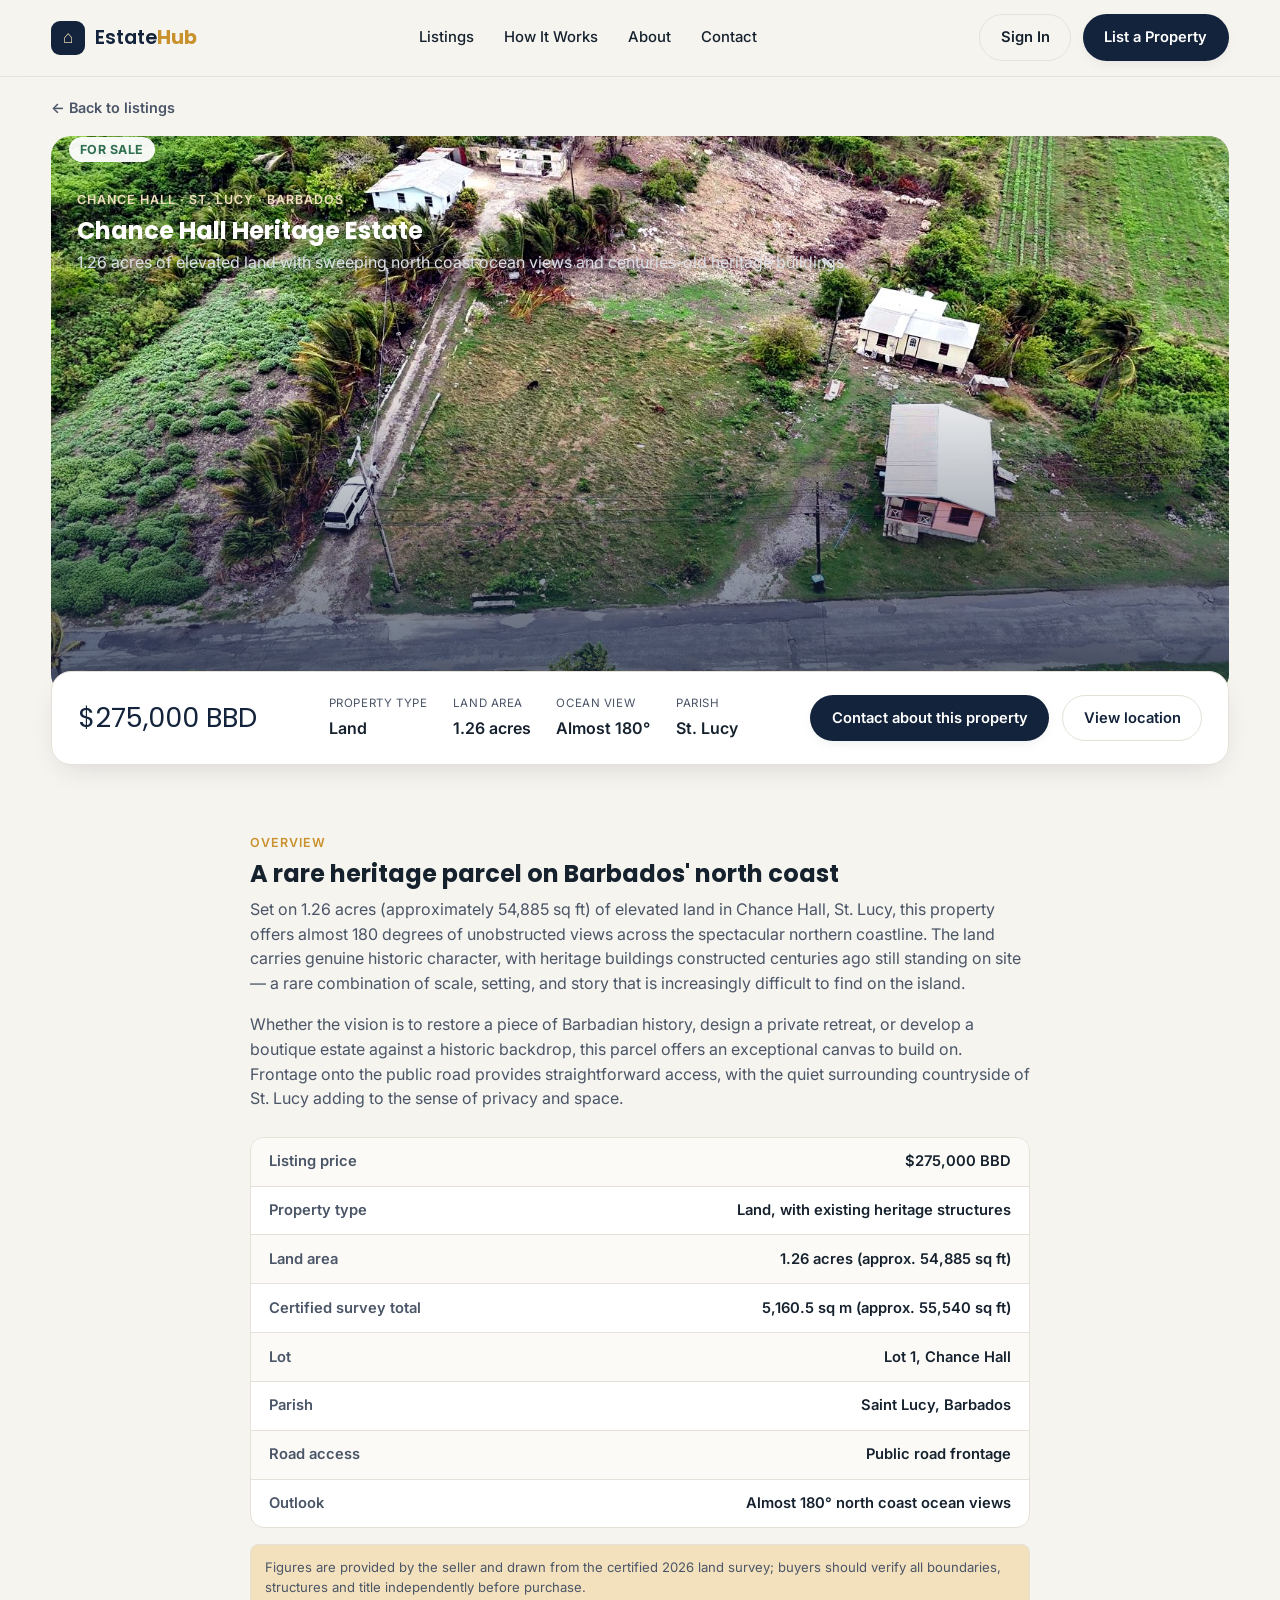
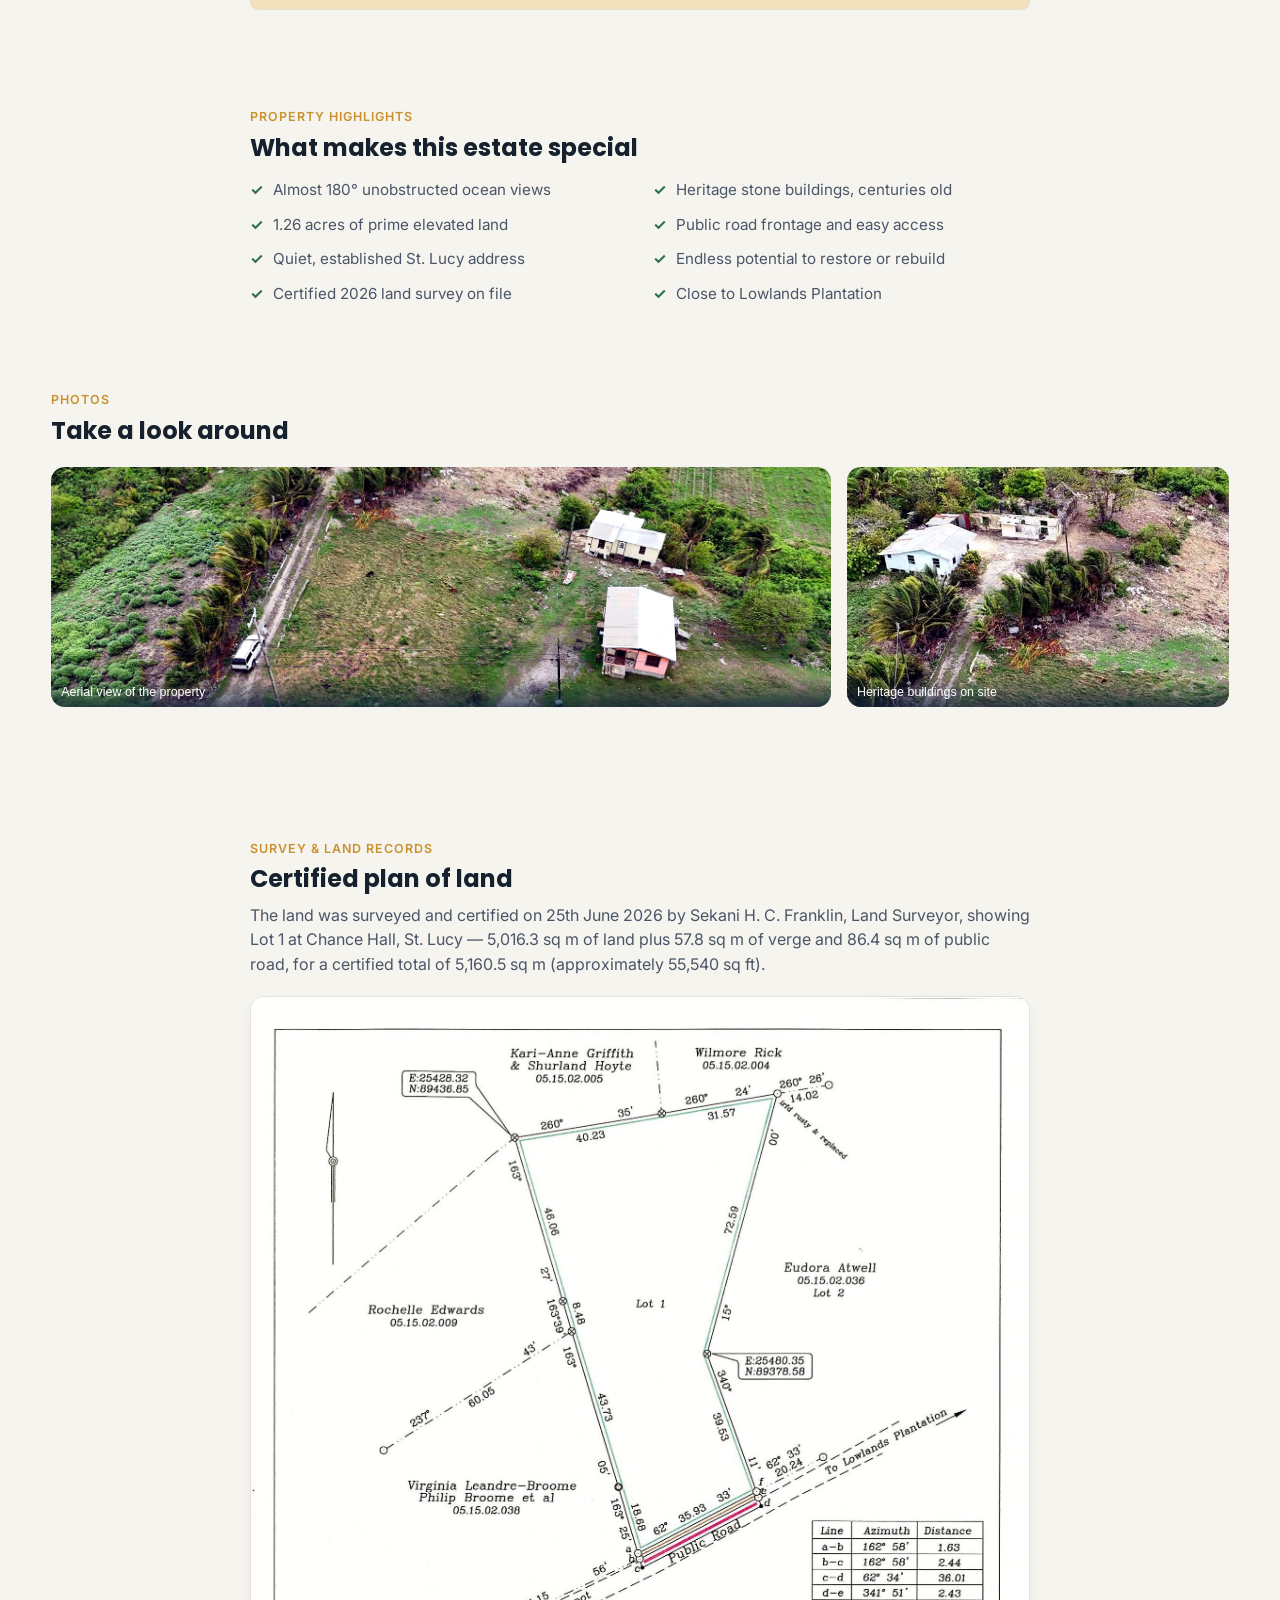
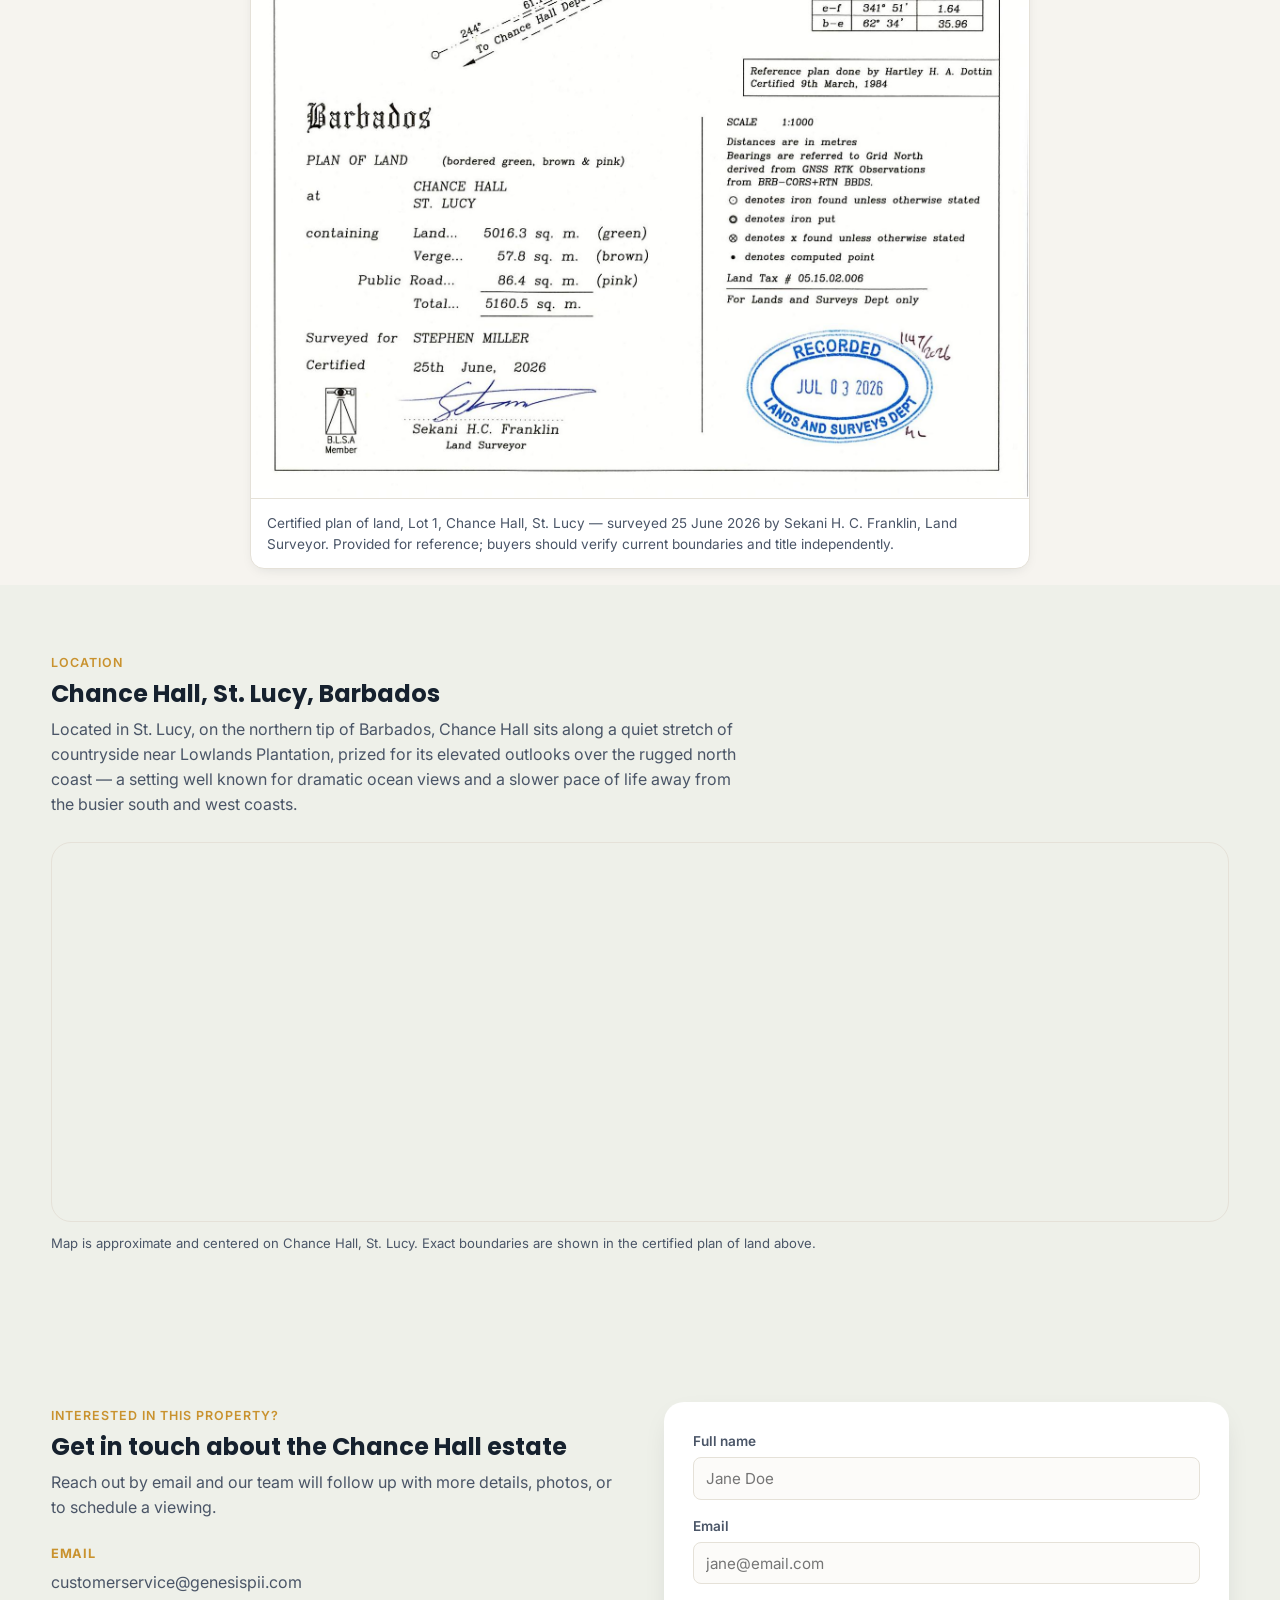
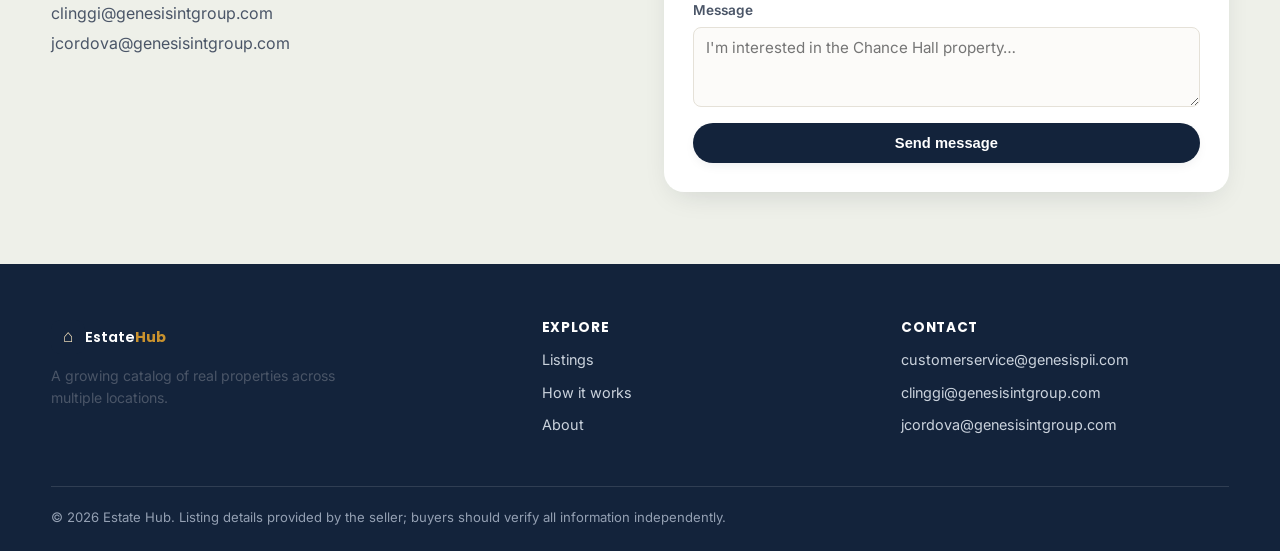
==== property-chance-hall.html @ a1053dc0 "Add Chance Hall Heritage Estate listing" ====
<!DOCTYPE html>
<html lang="en">
<head>
<meta charset="UTF-8" />
<meta name="viewport" content="width=device-width, initial-scale=1.0" />
<title>Chance Hall Heritage Estate | Chance Hall, St. Lucy, Barbados | Estate Hub</title>
<meta name="description" content="1.26-acre heritage property for sale in Chance Hall, St. Lucy, Barbados. Sweeping north coast ocean views, historic stone buildings, $275,000 BBD." />
<link rel="preconnect" href="https://fonts.googleapis.com">
<link href="https://fonts.googleapis.com/css2?family=Poppins:wght@400;500;600;700;800&family=Inter:wght@400;500;600&display=swap" rel="stylesheet">
<link rel="stylesheet" href="styles.css" />
<link rel="icon" href="data:image/svg+xml,%3Csvg xmlns='http://www.w3.org/2000/svg' viewBox='0 0 100 100'%3E%3Ctext y='.9em' font-size='90'%3E%F0%9F%8F%A0%3C/text%3E%3C/svg%3E">
</head>
<body>

<!-- ===== Header ===== -->
<header class="site-header" id="top">
  <div class="container header-inner">
    <a href="index.html#top" class="brand">
      <span class="brand-icon">⌂</span>
      <span>Estate<b>Hub</b></span>
    </a>

    <nav class="main-nav" id="mainNav">
      <a href="index.html#listings">Listings</a>
      <a href="index.html#how-it-works">How It Works</a>
      <a href="index.html#about">About</a>
      <a href="index.html#contact">Contact</a>
    </nav>

    <div class="header-actions">
      <a href="index.html#contact" class="btn btn-ghost">Sign In</a>
      <a href="index.html#contact" class="btn btn-primary">List a Property</a>
      <button class="nav-toggle" id="navToggle" aria-label="Toggle navigation">
        <span></span><span></span><span></span>
      </button>
    </div>
  </div>
</header>

<div class="container">
  <a href="index.html#listings" class="back-link">← Back to listings</a>
</div>

<!-- ===== Hero photo ===== -->
<section class="hero-photo">
  <div class="hero-photo-inner">
    <img src="images/chancehall-aerial.jpeg" alt="Aerial view of the 1.26-acre heritage property in Chance Hall, St. Lucy, Barbados">
  </div>
  <span class="badge-status">For Sale</span>
  <div class="hero-address">
    <span class="eyebrow">Chance Hall &middot; St. Lucy &middot; Barbados</span>
    <h1>Chance Hall Heritage Estate</h1>
    <p>1.26 acres of elevated land with sweeping north coast ocean views and centuries-old heritage buildings.</p>
  </div>
</section>

<div class="hero-quickfacts">
  <div class="qf-price">$275,000 BBD</div>
  <div class="qf-group">
    <div class="qf"><span>Property type</span><span>Land</span></div>
    <div class="qf"><span>Land area</span><span>1.26 acres</span></div>
    <div class="qf"><span>Ocean view</span><span>Almost 180°</span></div>
    <div class="qf"><span>Parish</span><span>St. Lucy</span></div>
  </div>
  <div class="hero-ctas">
    <a href="index.html#contact" class="btn btn-primary">Contact about this property</a>
    <a href="#location" class="btn btn-ghost-light">View location</a>
  </div>
</div>

<!-- ===== Overview ===== -->
<section class="overview">
  <div class="container overview-inner">
    <span class="eyebrow">Overview</span>
    <h2>A rare heritage parcel on Barbados' north coast</h2>
    <p>Set on 1.26 acres (approximately 54,885 sq ft) of elevated land in Chance Hall, St. Lucy, this property offers almost 180 degrees of unobstructed views across the spectacular northern coastline. The land carries genuine historic character, with heritage buildings constructed centuries ago still standing on site — a rare combination of scale, setting, and story that is increasingly difficult to find on the island.</p>
    <p>Whether the vision is to restore a piece of Barbadian history, design a private retreat, or develop a boutique estate against a historic backdrop, this parcel offers an exceptional canvas to build on. Frontage onto the public road provides straightforward access, with the quiet surrounding countryside of St. Lucy adding to the sense of privacy and space.</p>

    <div class="facts-card">
      <div class="facts-row"><strong>Listing price</strong><span>$275,000 BBD</span></div>
      <div class="facts-row"><strong>Property type</strong><span>Land, with existing heritage structures</span></div>
      <div class="facts-row"><strong>Land area</strong><span>1.26 acres (approx. 54,885 sq ft)</span></div>
      <div class="facts-row"><strong>Certified survey total</strong><span>5,160.5 sq m (approx. 55,540 sq ft)</span></div>
      <div class="facts-row"><strong>Lot</strong><span>Lot 1, Chance Hall</span></div>
      <div class="facts-row"><strong>Parish</strong><span>Saint Lucy, Barbados</span></div>
      <div class="facts-row"><strong>Road access</strong><span>Public road frontage</span></div>
      <div class="facts-row"><strong>Outlook</strong><span>Almost 180° north coast ocean views</span></div>
    </div>

    <p class="disclaimer-note">Figures are provided by the seller and drawn from the certified 2026 land survey; buyers should verify all boundaries, structures and title independently before purchase.</p>
  </div>
</section>

<!-- ===== Features ===== -->
<section class="overview">
  <div class="container details-inner">
    <span class="eyebrow">Property highlights</span>
    <h2>What makes this estate special</h2>
    <ul class="feature-list">
      <li>Almost 180° unobstructed ocean views</li>
      <li>Heritage stone buildings, centuries old</li>
      <li>1.26 acres of prime elevated land</li>
      <li>Public road frontage and easy access</li>
      <li>Quiet, established St. Lucy address</li>
      <li>Endless potential to restore or rebuild</li>
      <li>Certified 2026 land survey on file</li>
      <li>Close to Lowlands Plantation</li>
    </ul>
  </div>
</section>

<!-- ===== Gallery ===== -->
<section class="gallery">
  <div class="container">
    <span class="eyebrow">Photos</span>
    <h2>Take a look around</h2>
    <div class="gallery-grid">
      <button type="button" class="gallery-item gallery-large" data-full="images/chancehall-aerial.jpeg">
        <img src="images/chancehall-aerial.jpeg" alt="Aerial view of the full 1.26-acre parcel in Chance Hall, St. Lucy" loading="lazy">
        <span class="gallery-caption">Aerial view of the property</span>
      </button>
      <button type="button" class="gallery-item" data-full="images/chancehall-heritage.jpeg">
        <img src="images/chancehall-heritage.jpeg" alt="Heritage stone structures on the property" loading="lazy">
        <span class="gallery-caption">Heritage buildings on site</span>
      </button>
    </div>
  </div>
</section>

<!-- ===== Plot plan ===== -->
<section class="overview">
  <div class="container details-inner">
    <span class="eyebrow">Survey &amp; land records</span>
    <h2>Certified plan of land</h2>
    <p>The land was surveyed and certified on 25th June 2026 by Sekani H. C. Franklin, Land Surveyor, showing Lot 1 at Chance Hall, St. Lucy — 5,016.3 sq m of land plus 57.8 sq m of verge and 86.4 sq m of public road, for a certified total of 5,160.5 sq m (approximately 55,540 sq ft).</p>
    <div class="plotplan-card">
      <img src="images/chancehall-plotplan.jpeg" alt="2026 certified plan of land for Lot 1, Chance Hall, St. Lucy, Barbados" loading="lazy">
      <div class="plotplan-caption">Certified plan of land, Lot 1, Chance Hall, St. Lucy — surveyed 25 June 2026 by Sekani H. C. Franklin, Land Surveyor. Provided for reference; buyers should verify current boundaries and title independently.</div>
    </div>
  </div>
</section>

<!-- ===== Location ===== -->
<section class="location" id="location">
  <div class="container">
    <span class="eyebrow">Location</span>
    <h2 class="location-intro">Chance Hall, St. Lucy, Barbados</h2>
    <p class="location-intro">Located in St. Lucy, on the northern tip of Barbados, Chance Hall sits along a quiet stretch of countryside near Lowlands Plantation, prized for its elevated outlooks over the rugged north coast — a setting well known for dramatic ocean views and a slower pace of life away from the busier south and west coasts.</p>
    <div class="map-frame">
      <iframe
        src="https://www.openstreetmap.org/export/embed.html?bbox=-59.66%2C13.26%2C-59.59%2C13.32&layer=mapnik&marker=13.29%2C-59.625"
        loading="lazy"
        title="Map of Chance Hall, St. Lucy, Barbados">
      </iframe>
    </div>
    <p class="map-note">Map is approximate and centered on Chance Hall, St. Lucy. Exact boundaries are shown in the certified plan of land above.</p>
  </div>
</section>

<!-- ===== Contact ===== -->
<section class="contact" id="contact">
  <div class="container contact-inner">
    <div class="contact-copy">
      <span class="eyebrow">Interested in this property?</span>
      <h2>Get in touch about the Chance Hall estate</h2>
      <p>Reach out by email and our team will follow up with more details, photos, or to schedule a viewing.</p>
      <div class="contact-details">
        <div>
          <strong>Email</strong>
          <span>customerservice@genesispii.com</span>
          <span>clinggi@genesisintgroup.com</span>
          <span>jcordova@genesisintgroup.com</span>
        </div>
      </div>
    </div>
    <form class="contact-form" onsubmit="return false;">
      <label>Full name<input type="text" placeholder="Jane Doe" required /></label>
      <label>Email<input type="email" placeholder="jane@email.com" required /></label>
      <label>Message<textarea rows="3" placeholder="I'm interested in the Chance Hall property…"></textarea></label>
      <button type="submit" class="btn btn-primary">Send message</button>
    </form>
  </div>
</section>

<!-- ===== Footer ===== -->
<footer class="site-footer">
  <div class="container footer-inner">
    <div class="footer-col brand-col">
      <a href="index.html#top" class="brand"><span class="brand-icon">⌂</span><span>Estate<b>Hub</b></span></a>
      <p>A growing catalog of real properties across multiple locations.</p>
    </div>
    <div class="footer-col">
      <h4>Explore</h4>
      <a href="index.html#listings">Listings</a>
      <a href="index.html#how-it-works">How it works</a>
      <a href="index.html#about">About</a>
    </div>
    <div class="footer-col">
      <h4>Contact</h4>
      <a href="mailto:customerservice@genesispii.com">customerservice@genesispii.com</a>
      <a href="mailto:clinggi@genesisintgroup.com">clinggi@genesisintgroup.com</a>
      <a href="mailto:jcordova@genesisintgroup.com">jcordova@genesisintgroup.com</a>
    </div>
  </div>
  <div class="container footer-bottom">
    <span>© <span id="year"></span> Estate Hub. Listing details provided by the seller; buyers should verify all information independently.</span>
  </div>
</footer>

<!-- Lightbox -->
<div class="lightbox" id="lightbox">
  <button class="lightbox-close" id="lightboxClose" aria-label="Close">✕</button>
  <img id="lightboxImg" src="" alt="">
</div>

<script src="property.js"></script>
</body>
</html>
---- styles.css ----
/* ============ Tokens ============ */
:root {
  --ink: #16212e;
  --ink-soft: #4a5567;
  --bg: #f6f4ef;
  --surface: #ffffff;
  --line: #e5e1d8;
  --primary: #13233b;
  --primary-soft: #1f3a5c;
  --accent: #c9922e;
  --accent-soft: #f3e1bd;
  --green: #2f6f4f;
  --radius-lg: 20px;
  --radius-md: 14px;
  --radius-sm: 8px;
  --shadow: 0 10px 30px -12px rgba(22, 33, 46, 0.18);
  --shadow-sm: 0 4px 14px -6px rgba(22, 33, 46, 0.15);
  --font-head: "Poppins", "Inter", sans-serif;
  --font-body: "Inter", sans-serif;
}

* { box-sizing: border-box; }
html { scroll-behavior: smooth; }
body {
  margin: 0;
  font-family: var(--font-body);
  color: var(--ink);
  background: var(--bg);
  line-height: 1.55;
}
h1, h2, h3, h4 { font-family: var(--font-head); margin: 0 0 .4em; line-height: 1.15; font-weight: 700; }
p { margin: 0 0 1em; color: var(--ink-soft); }
a { color: inherit; text-decoration: none; }
ul { padding: 0; margin: 0; list-style: none; }
img { max-width: 100%; display: block; }
.container { width: min(1180px, 92%); margin: 0 auto; }
.eyebrow {
  display: inline-block;
  font-size: .78rem;
  font-weight: 600;
  letter-spacing: .08em;
  text-transform: uppercase;
  color: var(--accent);
  margin-bottom: .6em;
}
code {
  background: var(--accent-soft);
  padding: .1em .4em;
  border-radius: 4px;
  font-size: .9em;
}

/* ============ Buttons ============ */
.btn {
  display: inline-flex;
  align-items: center;
  justify-content: center;
  gap: .4em;
  padding: .75em 1.4em;
  border-radius: 999px;
  font-weight: 600;
  font-size: .92rem;
  border: 1px solid transparent;
  cursor: pointer;
  transition: transform .15s ease, box-shadow .15s ease, background .15s ease, color .15s ease;
  white-space: nowrap;
}
.btn-primary {
  background: var(--primary);
  color: #fff;
  box-shadow: var(--shadow-sm);
}
.btn-primary:hover { transform: translateY(-1px); background: var(--primary-soft); }
.btn-ghost {
  background: transparent;
  color: var(--ink);
  border-color: var(--line);
}
.btn-ghost:hover { border-color: var(--primary); }
.link-btn {
  background: none;
  border: none;
  color: var(--primary-soft);
  font-weight: 600;
  cursor: pointer;
  font-size: .85rem;
  text-decoration: underline;
  padding: 0;
}

/* ============ Header ============ */
.site-header {
  position: sticky;
  top: 0;
  z-index: 50;
  background: rgba(246, 244, 239, .92);
  backdrop-filter: blur(8px);
  border-bottom: 1px solid var(--line);
}
.header-inner {
  display: flex;
  align-items: center;
  justify-content: space-between;
  padding: .9em 0;
  gap: 1.5em;
}
.brand {
  display: flex;
  align-items: center;
  gap: .5em;
  font-family: var(--font-head);
  font-weight: 600;
  font-size: 1.2rem;
  color: var(--primary);
}
.brand-icon {
  display: inline-flex;
  align-items: center;
  justify-content: center;
  width: 34px;
  height: 34px;
  border-radius: 9px;
  background: var(--primary);
  color: var(--accent-soft);
  font-size: 1.1rem;
}
.brand b { color: var(--accent); font-weight: 700; }
.main-nav {
  display: flex;
  gap: 2em;
  font-weight: 500;
  font-size: .93rem;
}
.main-nav a:hover { color: var(--accent); }
.header-actions { display: flex; align-items: center; gap: .7em; }
.nav-toggle {
  display: none;
  flex-direction: column;
  gap: 4px;
  background: none;
  border: none;
  cursor: pointer;
  padding: 6px;
}
.nav-toggle span { width: 22px; height: 2px; background: var(--ink); border-radius: 2px; }

/* ============ Hero ============ */
.hero {
  padding: 4.5em 0 3em;
  background:
    radial-gradient(circle at 85% 10%, rgba(201,146,46,.18), transparent 45%),
    linear-gradient(180deg, #eef0e9, var(--bg));
}
.hero-inner { text-align: center; display: flex; flex-direction: column; align-items: center; }
.hero h1 {
  font-size: clamp(2.2rem, 5vw, 3.6rem);
  max-width: 14ch;
}
.accent { color: var(--accent); }
.hero-sub {
  max-width: 56ch;
  font-size: 1.05rem;
  margin-bottom: 2em;
}
.search-card {
  width: 100%;
  max-width: 900px;
  background: var(--surface);
  border-radius: var(--radius-lg);
  box-shadow: var(--shadow);
  padding: 1.2em;
  display: grid;
  grid-template-columns: 1.6fr 1fr 1fr auto;
  gap: 1em;
  align-items: end;
  text-align: left;
}
.search-field { display: flex; flex-direction: column; gap: .35em; }
.search-field label { font-size: .78rem; font-weight: 600; color: var(--ink-soft); }
.search-field input, .search-field select {
  border: 1px solid var(--line);
  border-radius: var(--radius-sm);
  padding: .7em .8em;
  font-size: .95rem;
  font-family: inherit;
  background: #fcfbf9;
}
.search-btn { height: 100%; }

/* ============ Listings section ============ */
.listings { padding: 4.5em 0; }
.section-heading {
  display: flex;
  justify-content: space-between;
  align-items: flex-end;
  flex-wrap: wrap;
  gap: 1em;
  margin-bottom: 2.2em;
}
.results-count { color: var(--ink-soft); }
.results-count strong { color: var(--primary); font-family: var(--font-head); }

.catalog-layout {
  display: grid;
  grid-template-columns: 260px 1fr;
  gap: 2.4em;
  align-items: start;
}

/* Filters sidebar */
.filters {
  background: var(--surface);
  border: 1px solid var(--line);
  border-radius: var(--radius-lg);
  padding: 1.4em;
  position: sticky;
  top: 90px;
}
.filters-head {
  display: flex;
  justify-content: space-between;
  align-items: center;
  margin-bottom: .8em;
}
.filters-head h3 { margin: 0; font-size: 1.05rem; }
.filter-group { margin-bottom: 1.4em; }
.filter-group h4 {
  font-size: .78rem;
  text-transform: uppercase;
  letter-spacing: .05em;
  color: var(--ink-soft);
  margin-bottom: .6em;
}
.filter-group select, .filter-group input[type="range"] { width: 100%; }
.filter-group select {
  padding: .6em .7em;
  border-radius: var(--radius-sm);
  border: 1px solid var(--line);
  background: #fcfbf9;
  font-family: inherit;
  font-size: .9rem;
}
.chip-group { display: flex; flex-wrap: wrap; gap: .5em; }
.chip {
  border: 1px solid var(--line);
  background: #fcfbf9;
  padding: .45em .9em;
  border-radius: 999px;
  font-size: .85rem;
  font-weight: 600;
  cursor: pointer;
  color: var(--ink-soft);
}
.chip.active { background: var(--primary); color: #fff; border-color: var(--primary); }

/* Grid of property cards */
.grid {
  display: grid;
  grid-template-columns: repeat(auto-fill, minmax(270px, 1fr));
  gap: 1.6em;
}
.empty-state {
  text-align: center;
  padding: 3em 1em;
  color: var(--ink-soft);
  font-size: 1rem;
}

.card {
  background: var(--surface);
  border-radius: var(--radius-md);
  overflow: hidden;
  border: 1px solid var(--line);
  box-shadow: var(--shadow-sm);
  transition: transform .18s ease, box-shadow .18s ease;
  display: flex;
  flex-direction: column;
  width: 100%;
  padding: 0;
  font: inherit;
  text-align: left;
  cursor: pointer;
  appearance: none;
}
.card:hover { transform: translateY(-4px); box-shadow: var(--shadow); }

.card-photo {
  position: relative;
  height: 190px;
  display: flex;
  align-items: flex-end;
  justify-content: flex-start;
  padding: .8em;
  color: #fff;
  overflow: hidden;
}
.card-photo .icon { position: absolute; top: 50%; left: 50%; transform: translate(-50%, -60%); font-size: 2.4rem; opacity: .35; }
.card-photo img {
  position: absolute;
  inset: 0;
  width: 100%;
  height: 100%;
  object-fit: cover;
  object-position: center 65%;
  z-index: 0;
}
.card-photo::after {
  content: "";
  position: absolute;
  inset: 0;
  background: linear-gradient(180deg, transparent 40%, rgba(19,35,59,.55));
  z-index: 0;
}
.card-photo .badge { position: relative; z-index: 1; }
.badge {
  font-size: .72rem;
  font-weight: 700;
  text-transform: uppercase;
  letter-spacing: .04em;
  padding: .3em .7em;
  border-radius: 999px;
  background: rgba(255,255,255,.92);
  color: var(--ink);
}
.badge.sale { color: var(--green); }
.badge.rent { color: var(--primary-soft); }

.photo-1 { background: linear-gradient(135deg, #7a9b76, #3c5a45); }
.photo-2 { background: linear-gradient(135deg, #c9922e, #7a5a1e); }
.photo-3 { background: linear-gradient(135deg, #6c8ead, #2c435c); }
.photo-4 { background: linear-gradient(135deg, #b17a63, #5b3a2c); }
.photo-5 { background: linear-gradient(135deg, #9a8cc2, #4b3d73); }
.photo-6 { background: linear-gradient(135deg, #7fb0a6, #2c5952); }

.card-body { padding: 1.1em 1.2em 1.3em; display: flex; flex-direction: column; gap: .5em; flex: 1; }
.card-price { font-family: var(--font-head); font-size: 1.25rem; color: var(--primary); }
.card-price span { font-size: .8rem; color: var(--ink-soft); font-weight: 500; font-family: var(--font-body); }
.card-price.coming-soon { color: var(--accent); font-size: 1.05rem; }
.card-title { font-size: 1rem; font-weight: 600; margin: 0; }
.card-location { font-size: .85rem; color: var(--ink-soft); display: flex; align-items: center; gap: .3em; }
.card-meta {
  display: flex;
  gap: 1em;
  font-size: .82rem;
  color: var(--ink-soft);
  margin-top: .3em;
  padding-top: .7em;
  border-top: 1px dashed var(--line);
}
.card-cta {
  margin-top: auto;
  padding-top: .8em;
  font-size: .85rem;
  font-weight: 700;
  color: var(--primary-soft);
}

/* ============ How it works ============ */
.how-it-works { padding: 4em 0; background: var(--primary); color: #fff; }
.how-it-works h2 { color: #fff; }
.how-it-works .eyebrow { color: var(--accent); }
.steps {
  display: grid;
  grid-template-columns: repeat(3, 1fr);
  gap: 2em;
  margin-top: 2em;
}
.step-num { font-family: var(--font-head); font-size: 1.5rem; color: var(--accent); font-weight: 700; }
.step h3 { color: #fff; margin-top: .3em; }
.step p { color: #cbd3dd; }

/* ============ About ============ */
.about { padding: 4.5em 0; }
.about-inner {
  display: grid;
  grid-template-columns: 1.2fr .8fr;
  gap: 3em;
  align-items: center;
}
.about-list li {
  padding-left: 1.4em;
  position: relative;
  margin-bottom: .6em;
  color: var(--ink-soft);
}
.about-list li::before {
  content: "✓";
  position: absolute;
  left: 0;
  color: var(--green);
  font-weight: 700;
}
.about-card {
  background: var(--surface);
  border: 1px solid var(--line);
  border-radius: var(--radius-lg);
  padding: 1.6em;
  box-shadow: var(--shadow-sm);
}
.about-card-row {
  display: flex;
  justify-content: space-between;
  padding: .8em 0;
  border-bottom: 1px solid var(--line);
  font-size: .92rem;
}
.about-card-row:last-child { border-bottom: none; }
.about-card-row strong { color: var(--ink); }
.about-card-row span { color: var(--ink-soft); }

/* ============ Contact ============ */
.contact { padding: 4.5em 0; background: #eef0e9; }
.contact-inner {
  display: grid;
  grid-template-columns: 1fr 1fr;
  gap: 3em;
}
.contact-details { display: flex; flex-direction: column; gap: .9em; margin-top: 1.5em; }
.contact-details div { display: flex; flex-direction: column; gap: .35em; }
.contact-details strong { font-size: .8rem; text-transform: uppercase; letter-spacing: .05em; color: var(--accent); margin-bottom: .1em; }
.contact-details span { color: var(--ink-soft); }
.contact-form {
  background: var(--surface);
  border-radius: var(--radius-lg);
  padding: 1.8em;
  box-shadow: var(--shadow);
  display: flex;
  flex-direction: column;
  gap: 1em;
}
.contact-form label { font-size: .85rem; font-weight: 600; color: var(--ink-soft); display: flex; flex-direction: column; gap: .4em; }
.contact-form input, .contact-form select, .contact-form textarea {
  border: 1px solid var(--line);
  border-radius: var(--radius-sm);
  padding: .7em .8em;
  font-family: inherit;
  font-size: .95rem;
  background: #fcfbf9;
  resize: vertical;
}

/* ============ Footer ============ */
.site-footer { background: var(--primary); color: #cbd3dd; padding: 3.5em 0 1.5em; }
.footer-inner {
  display: grid;
  grid-template-columns: 1.4fr 1fr 1fr;
  gap: 2em;
  padding-bottom: 2.5em;
  border-bottom: 1px solid rgba(255,255,255,.12);
}
.footer-col h4 { color: #fff; font-size: .85rem; text-transform: uppercase; letter-spacing: .05em; margin-bottom: 1em; }
.footer-col a { display: block; margin-bottom: .7em; font-size: .9rem; }
.footer-col a:hover { color: var(--accent); }
.brand-col .brand { color: #fff; margin-bottom: .8em; }
.brand-col p { font-size: .88rem; max-width: 32ch; }
.footer-bottom {
  padding-top: 1.5em;
  font-size: .82rem;
  color: #94a0b3;
}

/* ============ Lightbox (used from property detail links) ============ */
.lightbox {
  position: fixed;
  inset: 0;
  background: rgba(10, 16, 26, .92);
  display: none;
  align-items: center;
  justify-content: center;
  z-index: 100;
  padding: 4vh 4vw;
}
.lightbox.open { display: flex; }
.lightbox img { max-width: 100%; max-height: 92vh; border-radius: var(--radius-sm); box-shadow: 0 20px 60px rgba(0,0,0,.5); }
.lightbox-close {
  position: absolute;
  top: 24px; right: 28px;
  background: rgba(255,255,255,.12);
  color: #fff;
  border: none;
  width: 42px; height: 42px;
  border-radius: 50%;
  font-size: 1.1rem;
  cursor: pointer;
}
.lightbox-close:hover { background: rgba(255,255,255,.22); }

/* ============ Property detail page ============ */
.back-link {
  display: inline-flex;
  align-items: center;
  gap: .4em;
  padding: 1.4em 0 0;
  font-size: .9rem;
  font-weight: 600;
  color: var(--ink-soft);
}
.back-link:hover { color: var(--accent); }

.hero-photo {
  position: relative;
  height: 62vh;
  min-height: 340px;
  max-height: 560px;
  overflow: hidden;
  margin-top: 1em;
  border-radius: var(--radius-lg);
  width: min(1180px, 92%);
  margin-left: auto;
  margin-right: auto;
}
.hero-photo-inner {
  position: absolute;
  inset: 0;
  display: flex;
  align-items: flex-end;
}
.hero-photo img {
  position: absolute;
  inset: 0;
  width: 100%;
  height: 100%;
  object-fit: cover;
  object-position: center 60%;
}
.hero-photo::after {
  content: "";
  position: absolute;
  inset: 0;
  background: linear-gradient(180deg, rgba(19,35,59,0) 40%, rgba(19,35,59,.72));
  z-index: 0;
}
.badge-status {
  position: relative;
  z-index: 1;
  align-self: flex-start;
  margin: 1.4em 0 0 1.4em;
  font-size: .78rem;
  font-weight: 700;
  text-transform: uppercase;
  letter-spacing: .04em;
  padding: .4em .9em;
  border-radius: 999px;
  background: rgba(255,255,255,.94);
  color: var(--green);
}
.hero-address {
  position: relative;
  z-index: 1;
  padding: 1.6em;
  color: #fff;
}
.hero-address .eyebrow { color: var(--accent-soft); }
.hero-address h1 { color: #fff; margin-bottom: .25em; }
.hero-address p { color: #dbe0e8; margin: 0; }

.hero-quickfacts {
  width: min(1180px, 92%);
  margin: -1.4em auto 0;
  position: relative;
  z-index: 2;
  background: var(--surface);
  border: 1px solid var(--line);
  border-radius: var(--radius-lg);
  box-shadow: var(--shadow);
  padding: 1.4em 1.6em;
  display: flex;
  flex-wrap: wrap;
  gap: 1.6em;
  align-items: center;
  justify-content: space-between;
}
.hero-quickfacts .qf-price {
  font-family: var(--font-head);
  font-size: 1.7rem;
  color: var(--primary);
}
.hero-quickfacts .qf-price.coming-soon { color: var(--accent); font-size: 1.4rem; }
.qf-group { display: flex; gap: 1.6em; flex-wrap: wrap; }
.qf { display: flex; flex-direction: column; gap: .2em; }
.qf span:first-child { font-size: .72rem; text-transform: uppercase; letter-spacing: .05em; color: var(--ink-soft); }
.qf span:last-child { font-weight: 600; }
.hero-ctas { display: flex; gap: .8em; }
.btn-ghost-light {
  background: transparent;
  border-color: var(--line);
  color: var(--primary);
}
.btn-ghost-light:hover { border-color: var(--primary); background: var(--accent-soft); }

.overview { padding: 4em 0 1em; }
.overview-inner { max-width: 780px; }
.disclaimer-note {
  font-size: .82rem;
  color: var(--ink-soft);
  background: var(--accent-soft);
  border: 1px solid var(--line);
  border-radius: var(--radius-sm);
  padding: .9em 1.1em;
  margin-top: 1.2em;
}

.facts-card {
  max-width: 780px;
  margin: 1.6em 0 0;
  border: 1px solid var(--line);
  border-radius: var(--radius-md);
  overflow: hidden;
  background: var(--surface);
}
.facts-row {
  display: flex;
  justify-content: space-between;
  padding: .85em 1.2em;
  font-size: .92rem;
  border-bottom: 1px solid var(--line);
}
.facts-row:last-child { border-bottom: none; }
.facts-row:nth-child(odd) { background: #fbfaf7; }
.facts-row strong { color: var(--ink-soft); font-weight: 600; }
.facts-row span { color: var(--ink); font-weight: 600; }

.details-inner { max-width: 780px; }
.feature-list {
  display: grid;
  grid-template-columns: repeat(2, 1fr);
  gap: .7em 1.6em;
  margin-top: 1em;
}
.feature-list li {
  padding-left: 1.5em;
  position: relative;
  color: var(--ink-soft);
  font-size: .95rem;
}
.feature-list li::before {
  content: "✓";
  position: absolute;
  left: 0;
  color: var(--green);
  font-weight: 700;
}

.gallery { padding: 4em 0; }
.gallery-grid {
  display: grid;
  grid-template-columns: repeat(3, 1fr);
  gap: 1em;
  margin-top: 1.4em;
}
.gallery-item {
  border: none;
  padding: 0;
  cursor: pointer;
  border-radius: var(--radius-md);
  overflow: hidden;
  position: relative;
  height: 240px;
  background: none;
}
.gallery-item img {
  position: absolute;
  inset: 0;
  width: 100%;
  height: 100%;
  object-fit: cover;
}
.gallery-large { grid-column: span 2; }
.gallery-caption {
  position: absolute;
  left: 0; right: 0; bottom: 0;
  padding: .6em .8em;
  font-size: .78rem;
  color: #fff;
  background: linear-gradient(0deg, rgba(19,35,59,.75), transparent);
  text-align: left;
}

.plotplan-card {
  max-width: 780px;
  margin-top: 1.2em;
  border: 1px solid var(--line);
  border-radius: var(--radius-md);
  overflow: hidden;
  background: var(--surface);
  box-shadow: var(--shadow-sm);
}
.plotplan-card img { width: 100%; display: block; background: #fff; }
.plotplan-caption {
  padding: 1em 1.2em;
  font-size: .85rem;
  color: var(--ink-soft);
  border-top: 1px solid var(--line);
}

.location { padding: 4em 0; background: #eef0e9; }
.location-intro { max-width: 700px; }
.map-frame {
  width: 100%;
  height: 380px;
  border: 1px solid var(--line);
  border-radius: var(--radius-lg);
  overflow: hidden;
  margin-top: 1.6em;
}
.map-frame iframe { width: 100%; height: 100%; border: 0; }
.map-note { font-size: .82rem; color: var(--ink-soft); margin-top: .8em; }

/* ============ Responsive ============ */
@media (max-width: 980px) {
  .catalog-layout { grid-template-columns: 1fr; }
  .filters { position: static; }
  .about-inner, .contact-inner { grid-template-columns: 1fr; }
  .steps { grid-template-columns: 1fr; }
  .footer-inner { grid-template-columns: 1fr 1fr; }
  .gallery-grid { grid-template-columns: repeat(2, 1fr); }
  .gallery-large { grid-column: span 2; }
}
@media (max-width: 760px) {
  .main-nav { display: none; }
  .nav-toggle { display: flex; }
  .search-card { grid-template-columns: 1fr; }
  .footer-inner { grid-template-columns: 1fr; }
  .hero-photo { height: 42vh; min-height: 260px; border-radius: var(--radius-md); }
  .hero-quickfacts { flex-direction: column; align-items: flex-start; }
  .qf-group { gap: 1em; }
  .feature-list { grid-template-columns: 1fr; }
  .gallery-grid { grid-template-columns: 1fr; }
  .gallery-large { grid-column: span 1; }
}
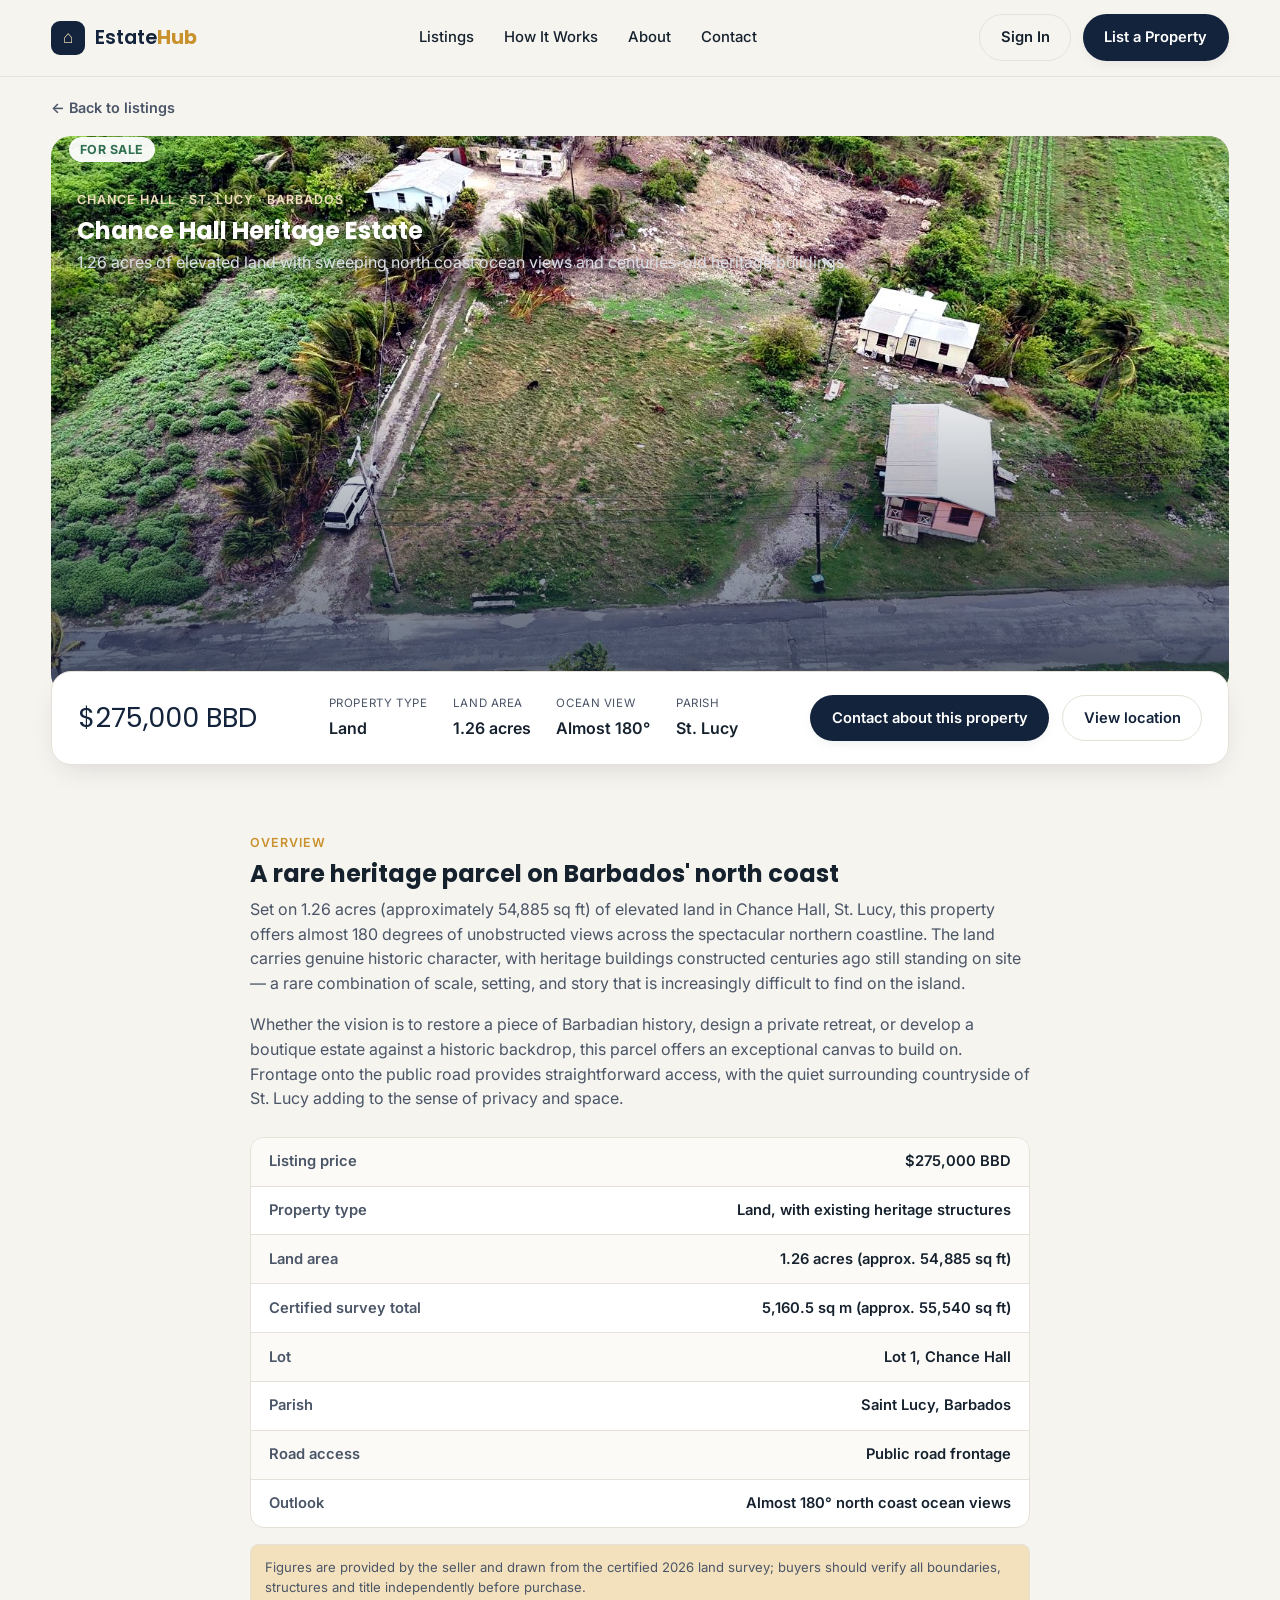
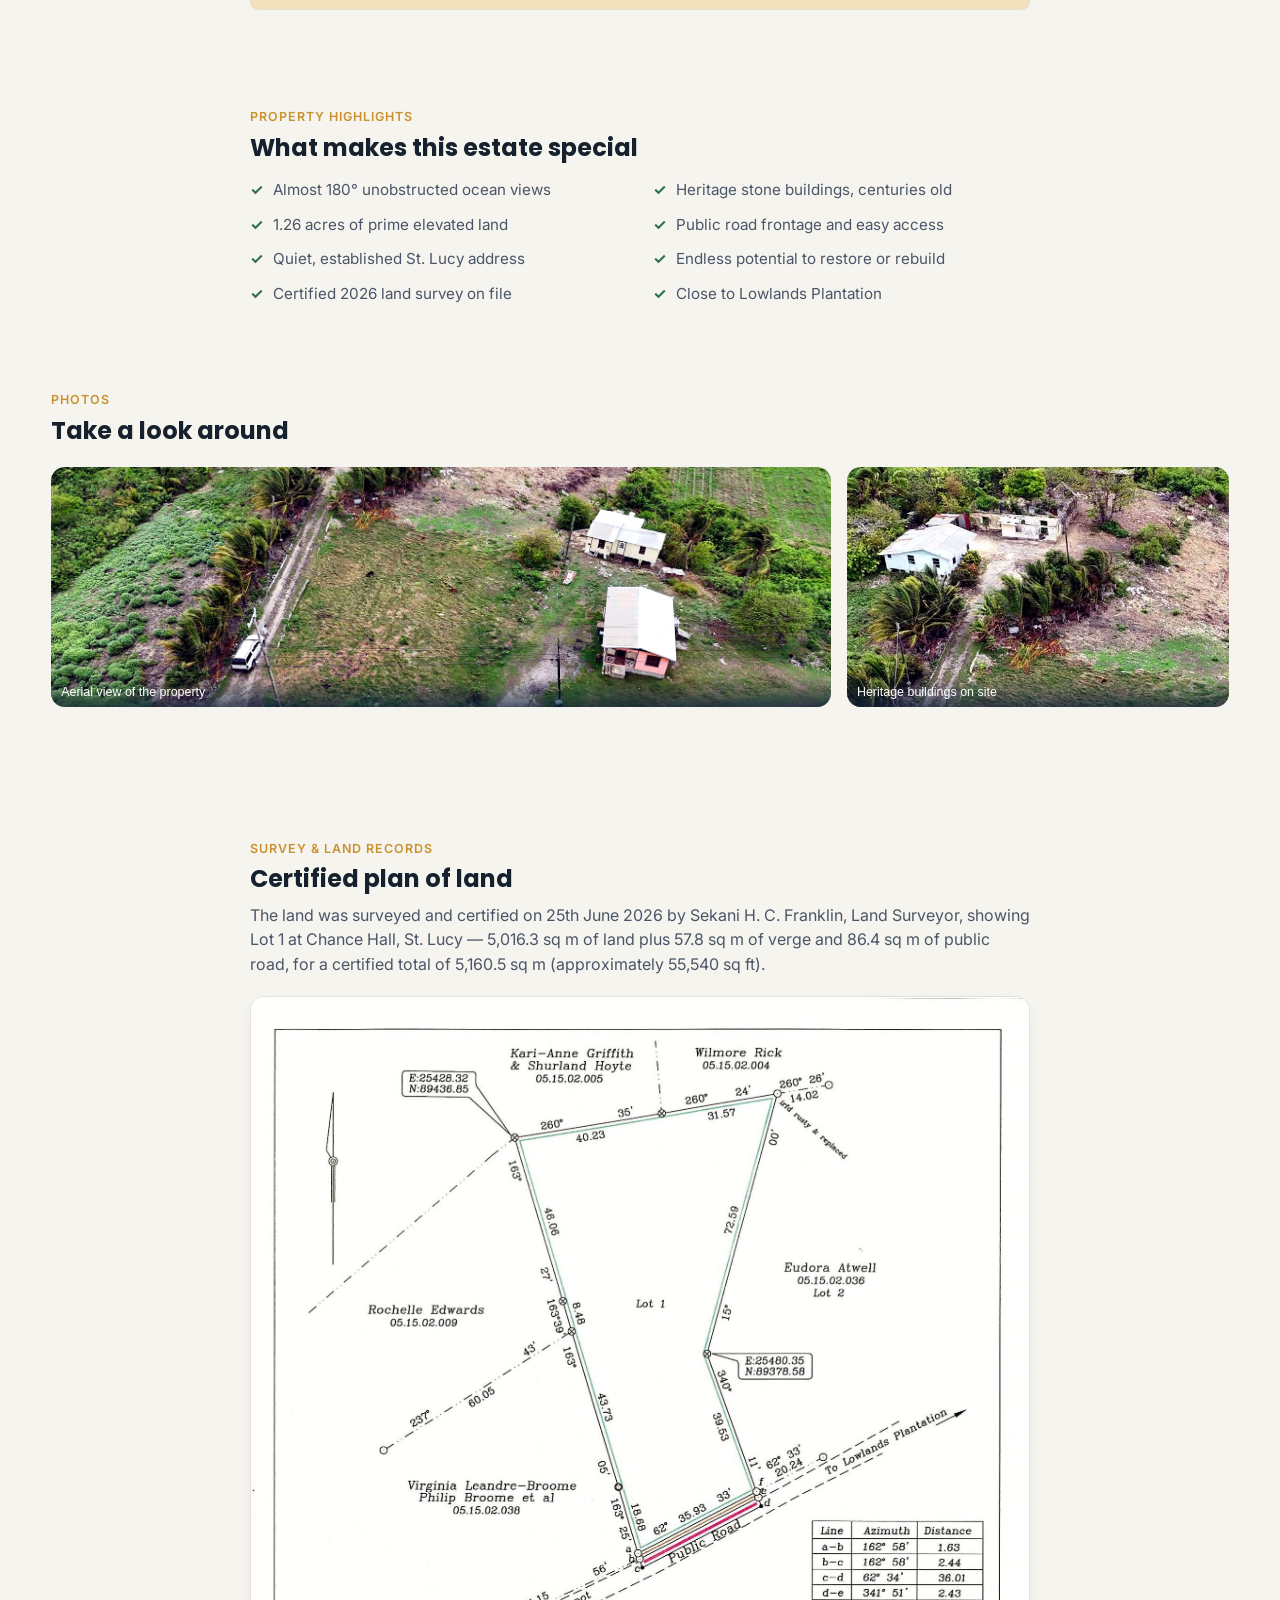
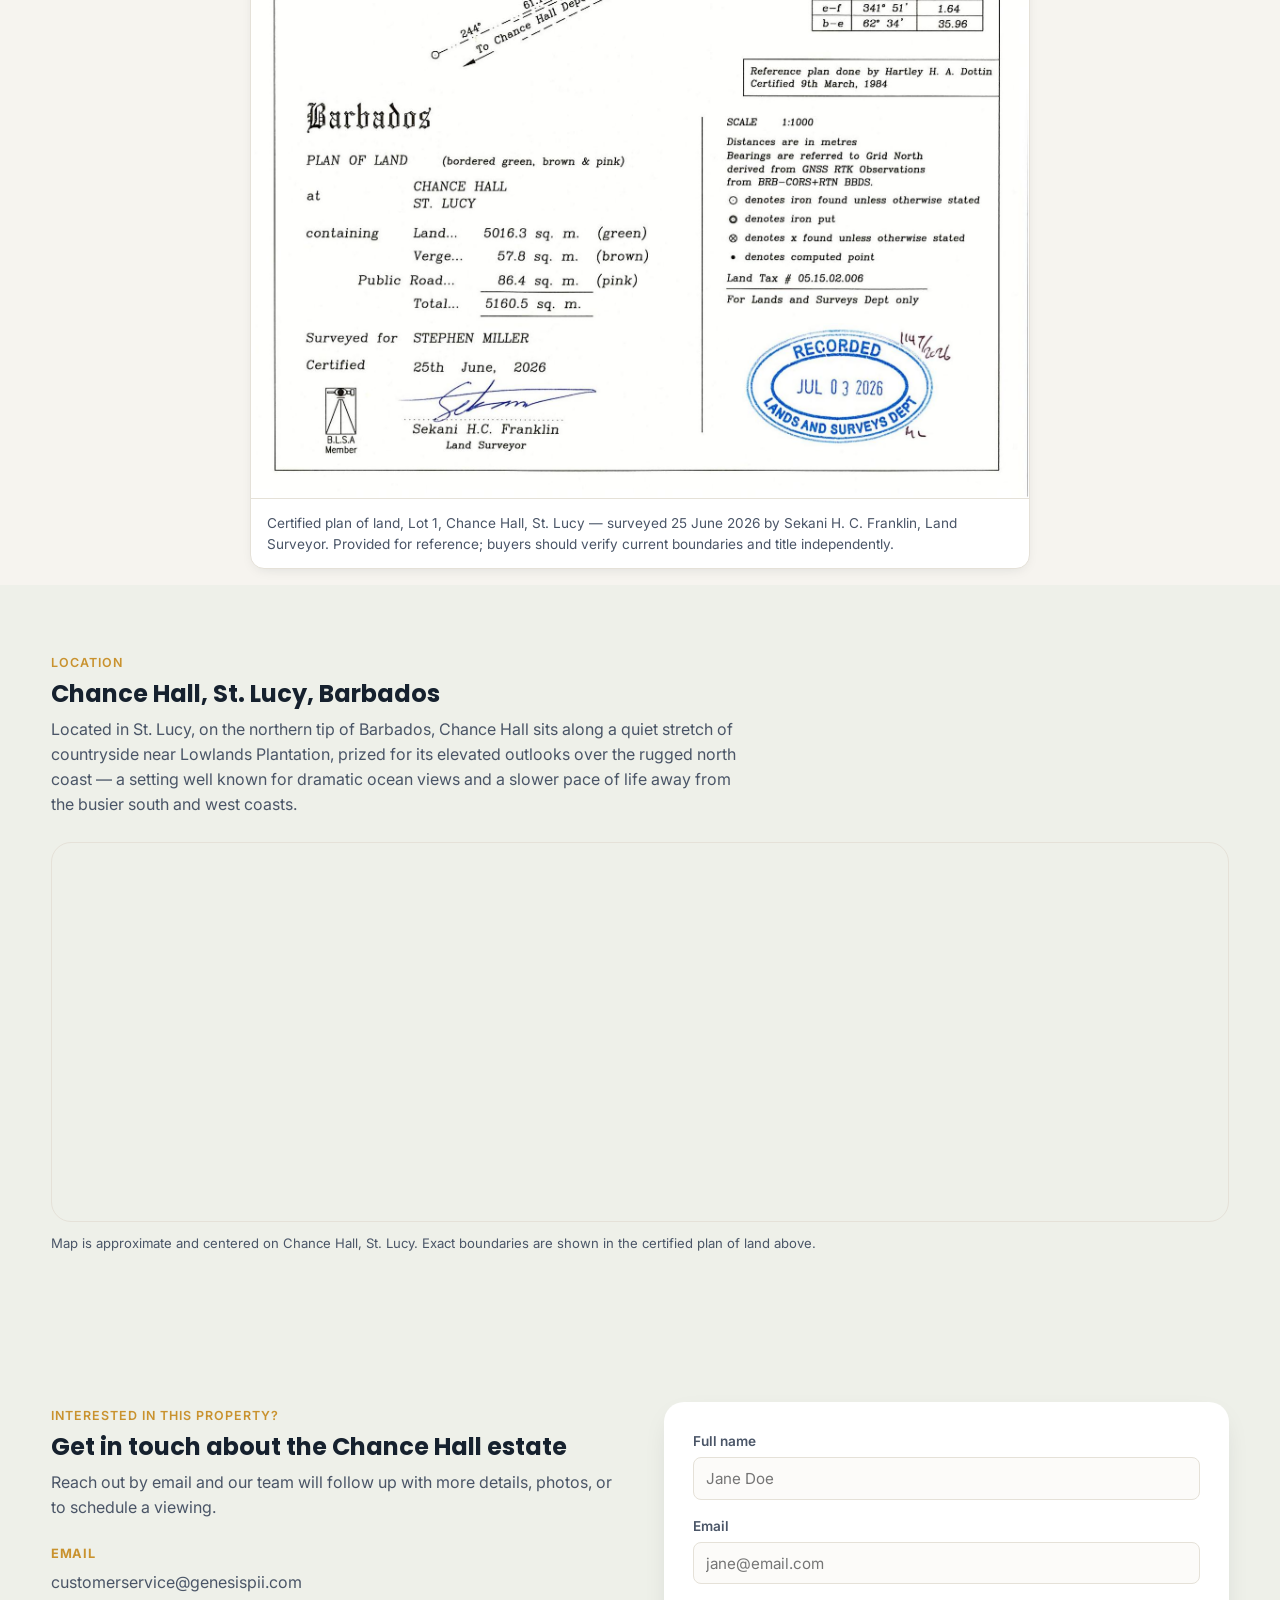
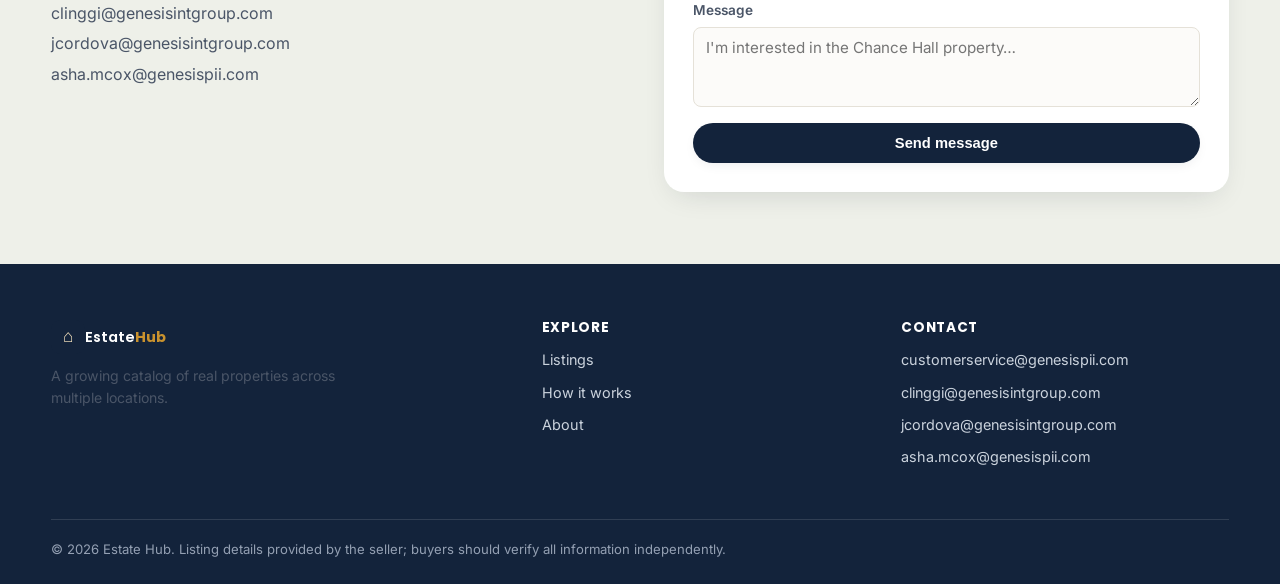
==== commit 2351783d: "Add Asha's email to contact sections" ====
--- a/property-chance-hall.html
+++ b/property-chance-hall.html
@@ -170,6 +170,7 @@
           <span>customerservice@genesispii.com</span>
           <span>clinggi@genesisintgroup.com</span>
           <span>jcordova@genesisintgroup.com</span>
+          <span>asha.mcox@genesispii.com</span>
         </div>
       </div>
     </div>
@@ -200,6 +201,7 @@
       <a href="mailto:customerservice@genesispii.com">customerservice@genesispii.com</a>
       <a href="mailto:clinggi@genesisintgroup.com">clinggi@genesisintgroup.com</a>
       <a href="mailto:jcordova@genesisintgroup.com">jcordova@genesisintgroup.com</a>
+      <a href="mailto:asha.mcox@genesispii.com">asha.mcox@genesispii.com</a>
     </div>
   </div>
   <div class="container footer-bottom">
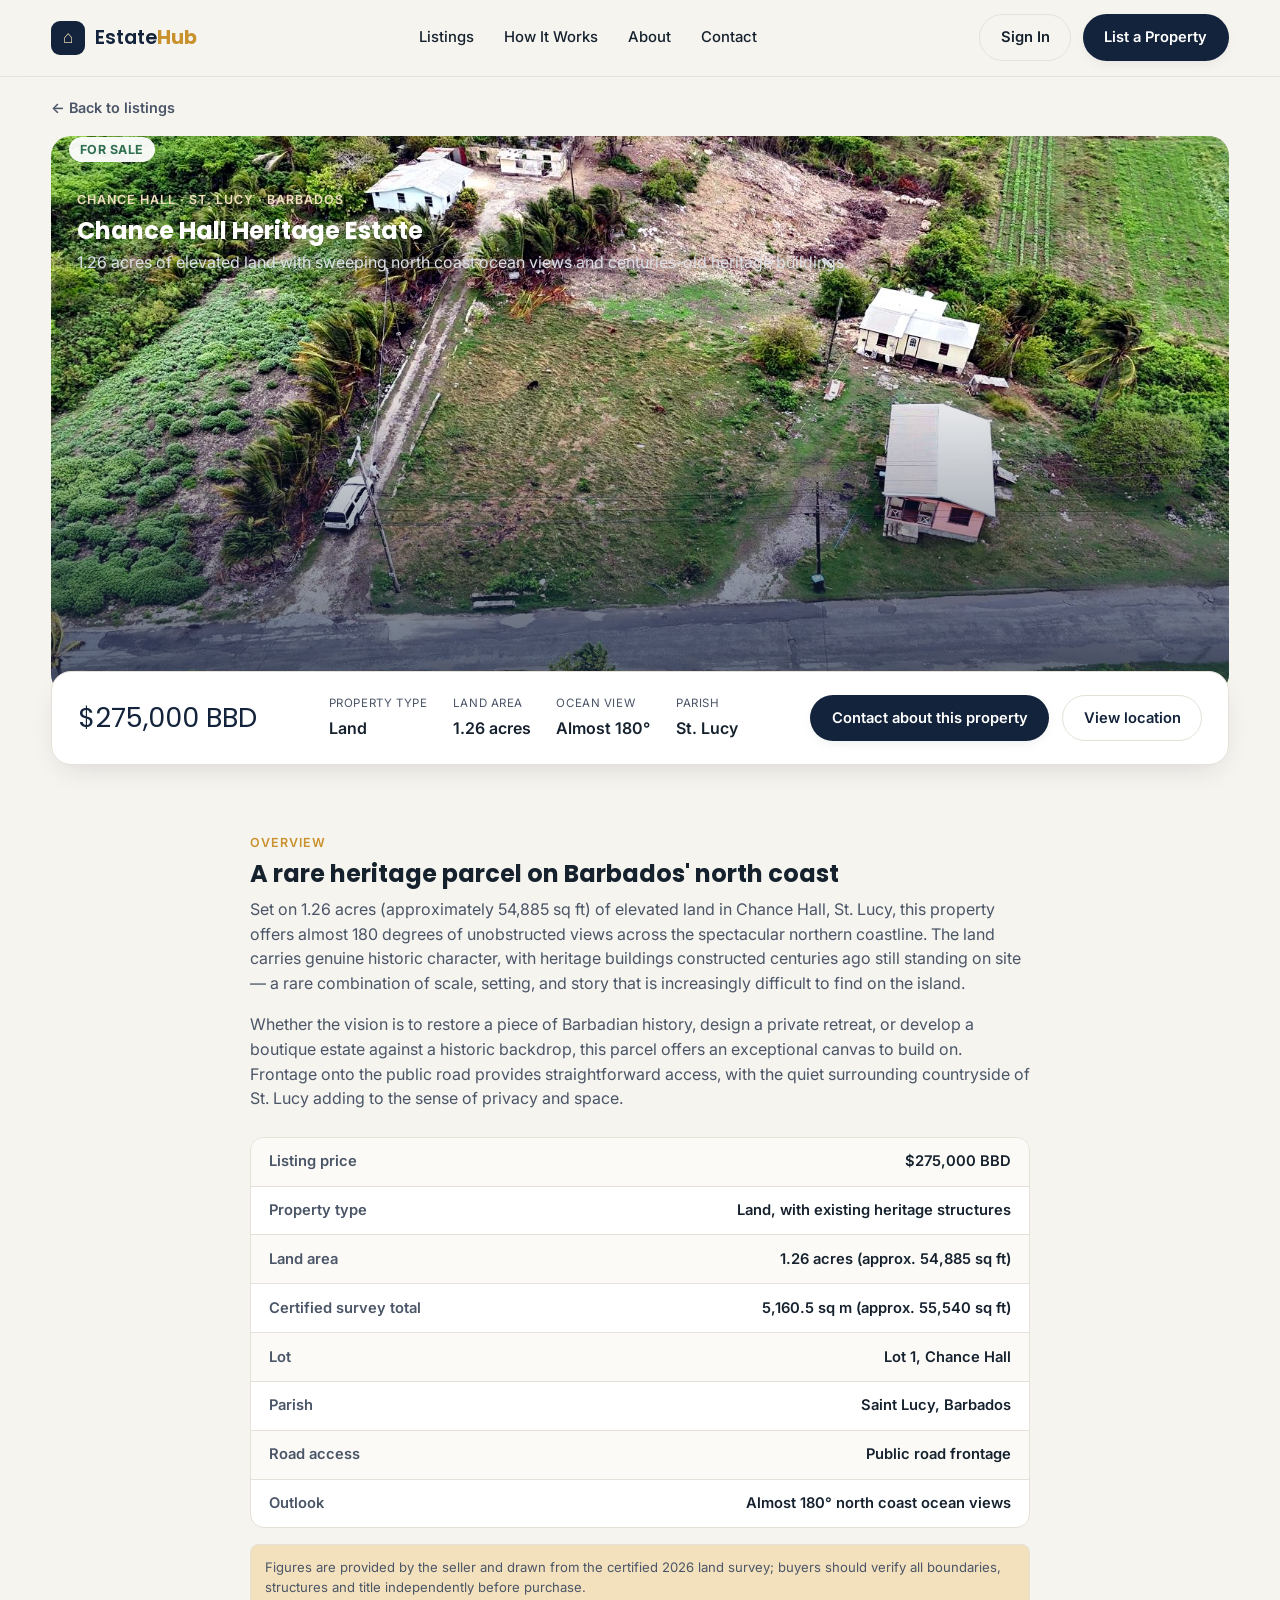
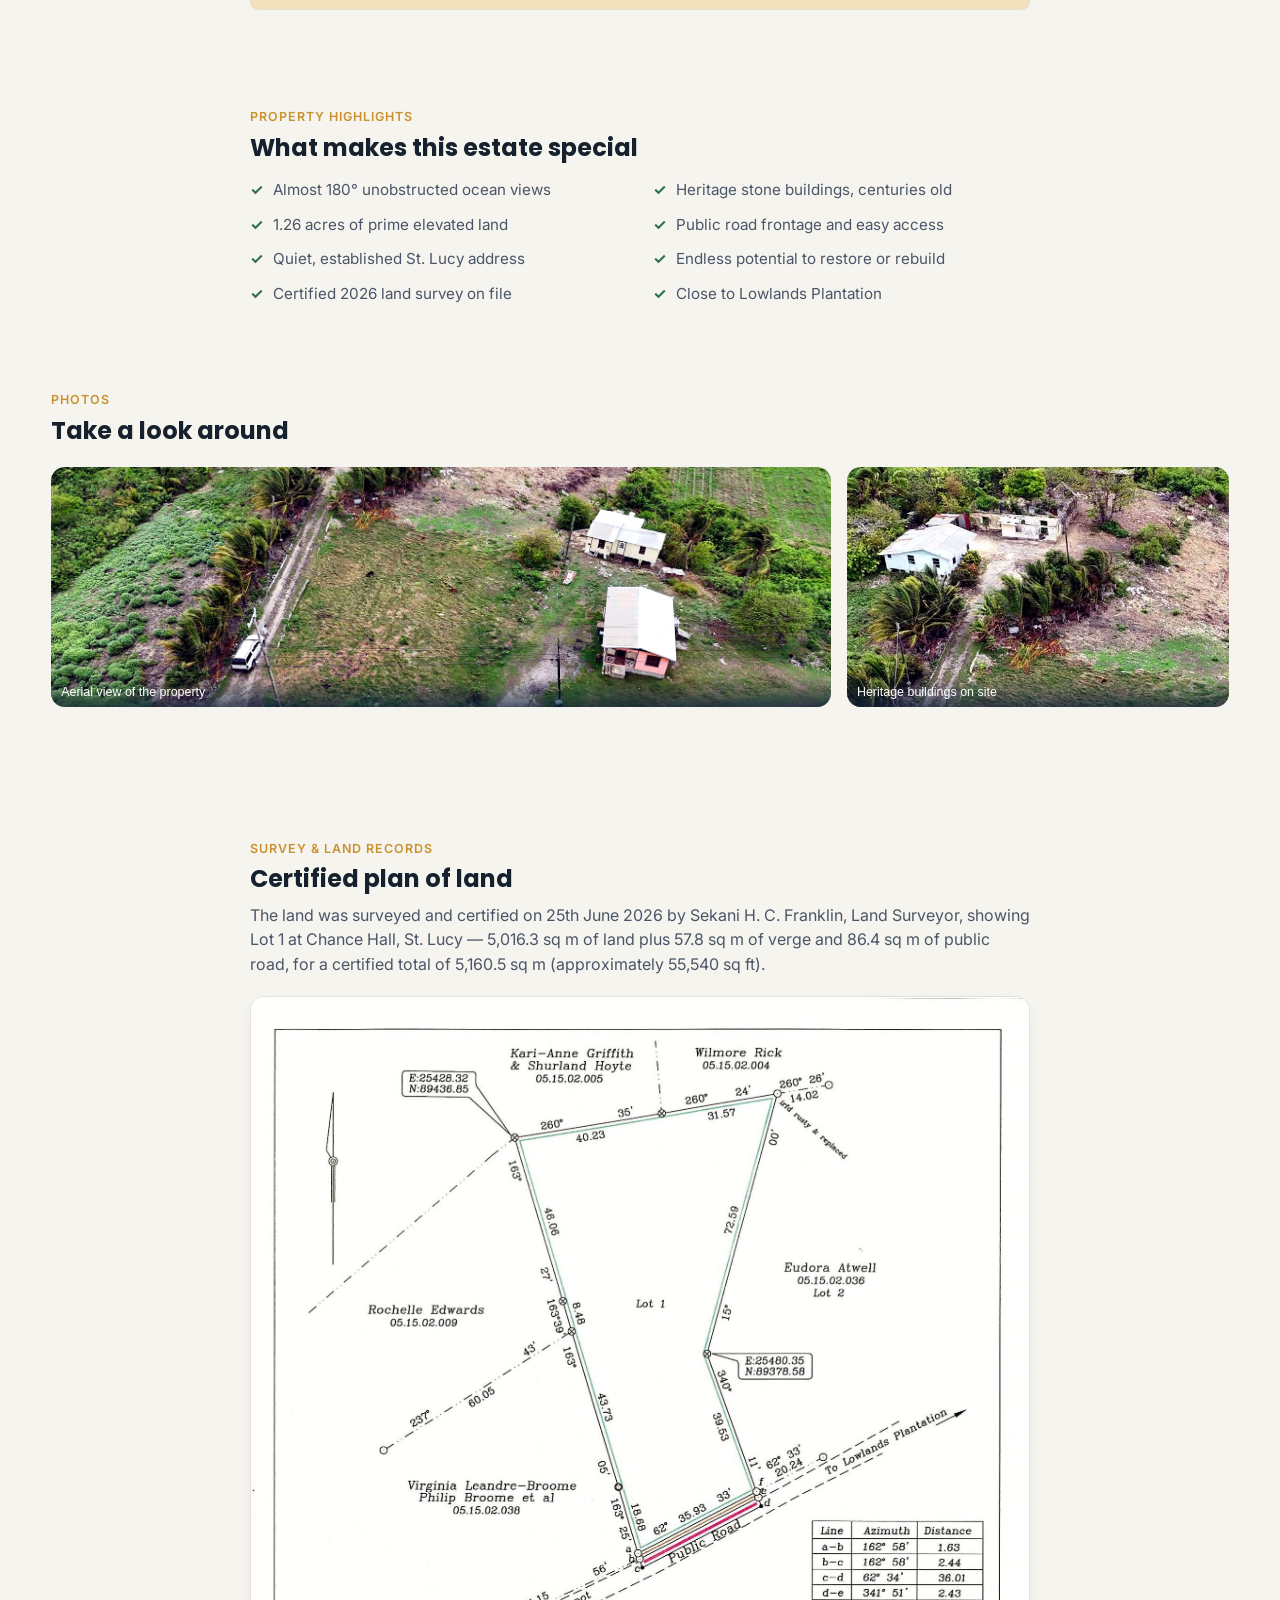
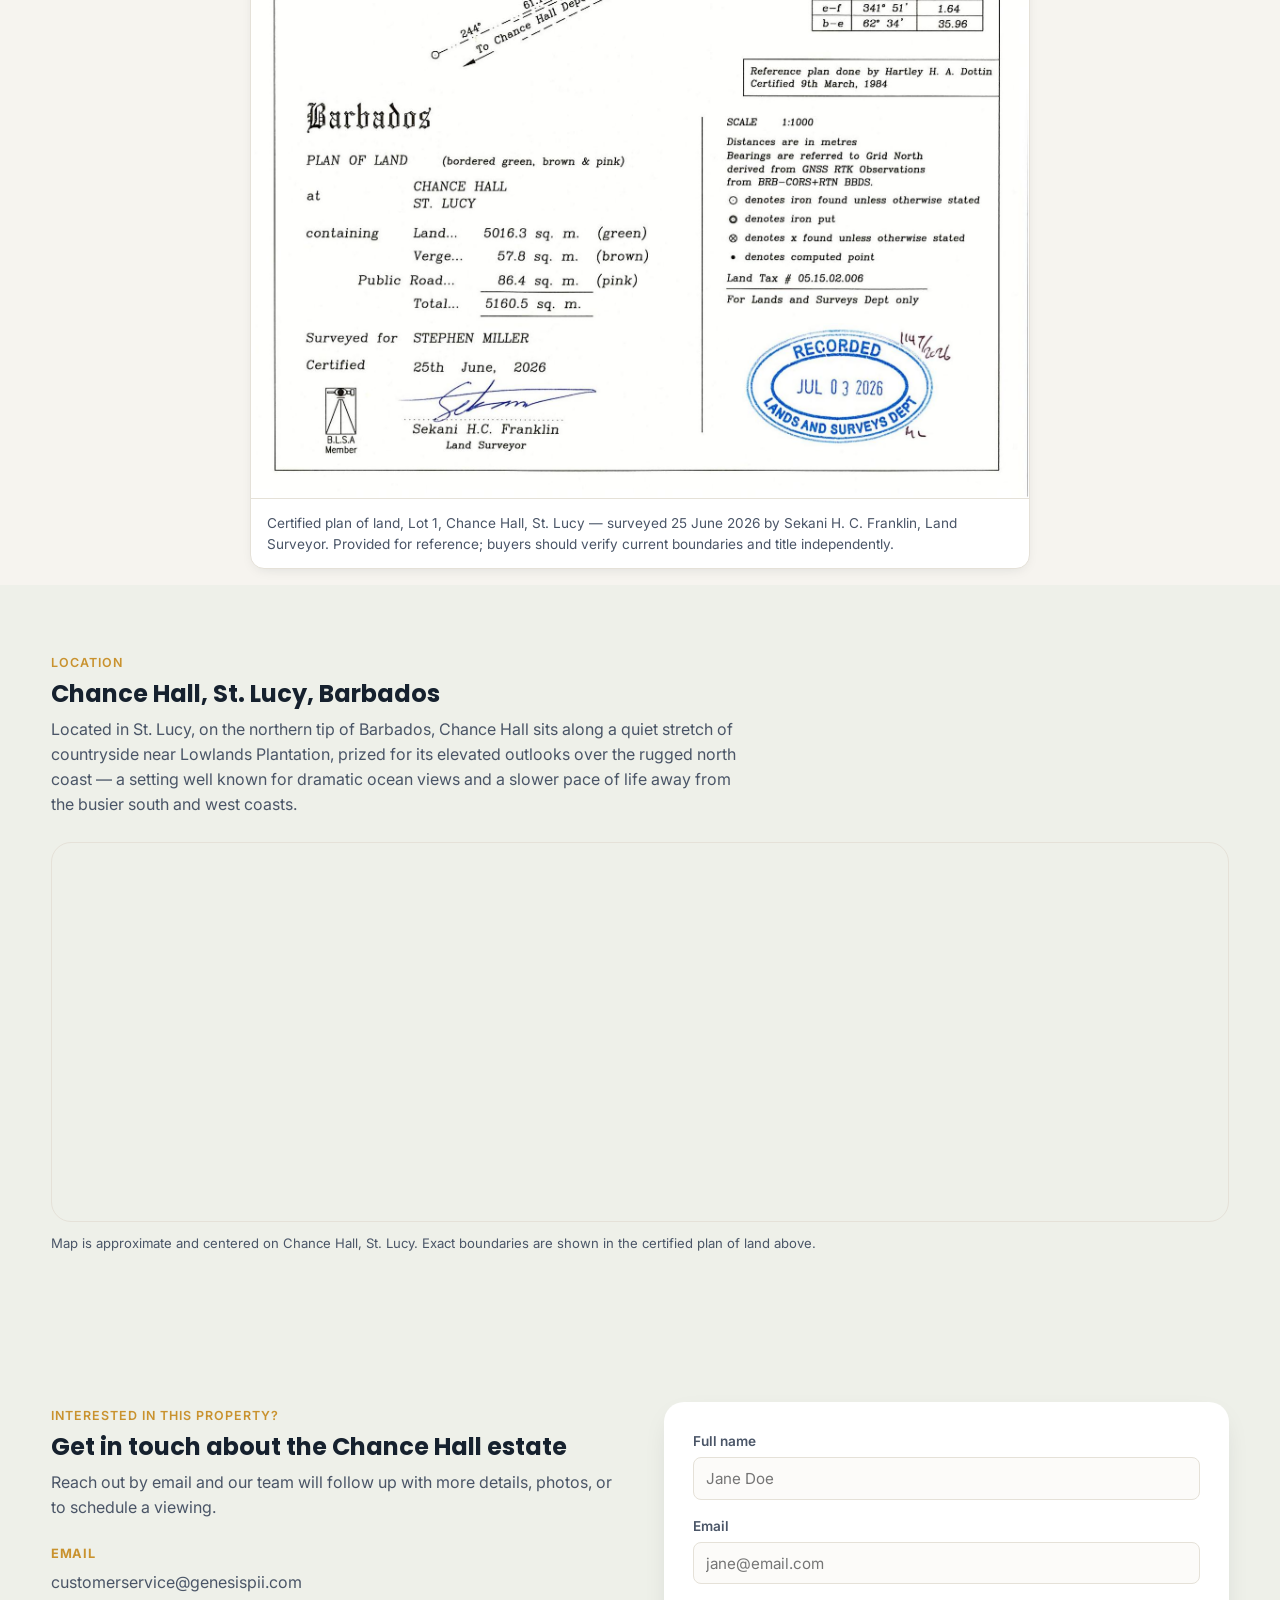
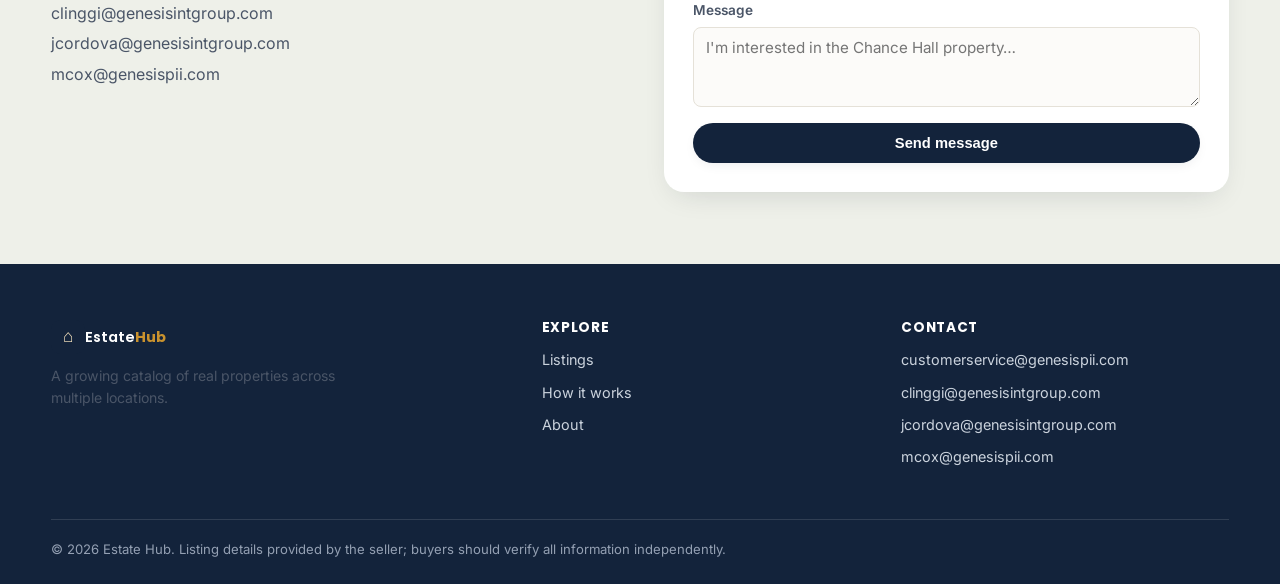
==== commit f8146c99: "Fix contact email to mcox@genesispii.com" ====
--- a/property-chance-hall.html
+++ b/property-chance-hall.html
@@ -170,7 +170,7 @@
           <span>customerservice@genesispii.com</span>
           <span>clinggi@genesisintgroup.com</span>
           <span>jcordova@genesisintgroup.com</span>
-          <span>asha.mcox@genesispii.com</span>
+          <span>mcox@genesispii.com</span>
         </div>
       </div>
     </div>
@@ -201,7 +201,7 @@
       <a href="mailto:customerservice@genesispii.com">customerservice@genesispii.com</a>
       <a href="mailto:clinggi@genesisintgroup.com">clinggi@genesisintgroup.com</a>
       <a href="mailto:jcordova@genesisintgroup.com">jcordova@genesisintgroup.com</a>
-      <a href="mailto:asha.mcox@genesispii.com">asha.mcox@genesispii.com</a>
+      <a href="mailto:mcox@genesispii.com">mcox@genesispii.com</a>
     </div>
   </div>
   <div class="container footer-bottom">
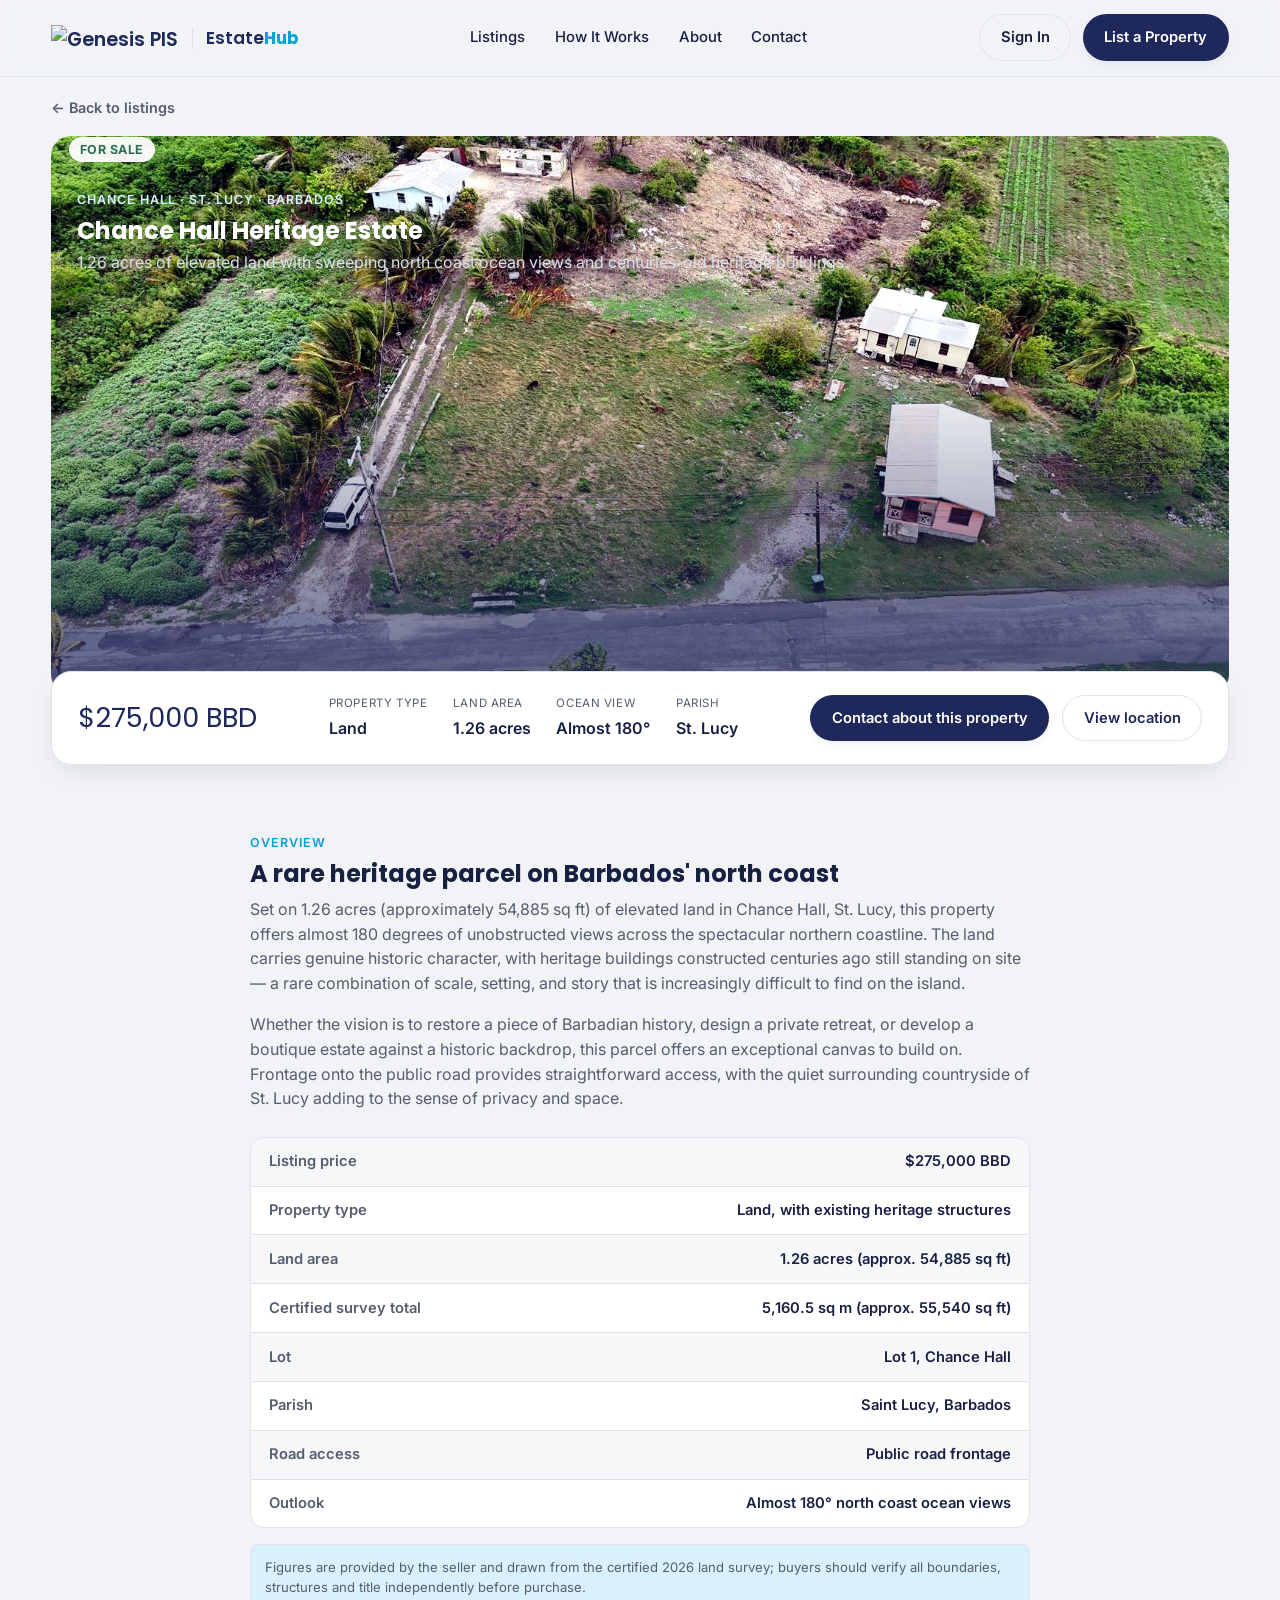
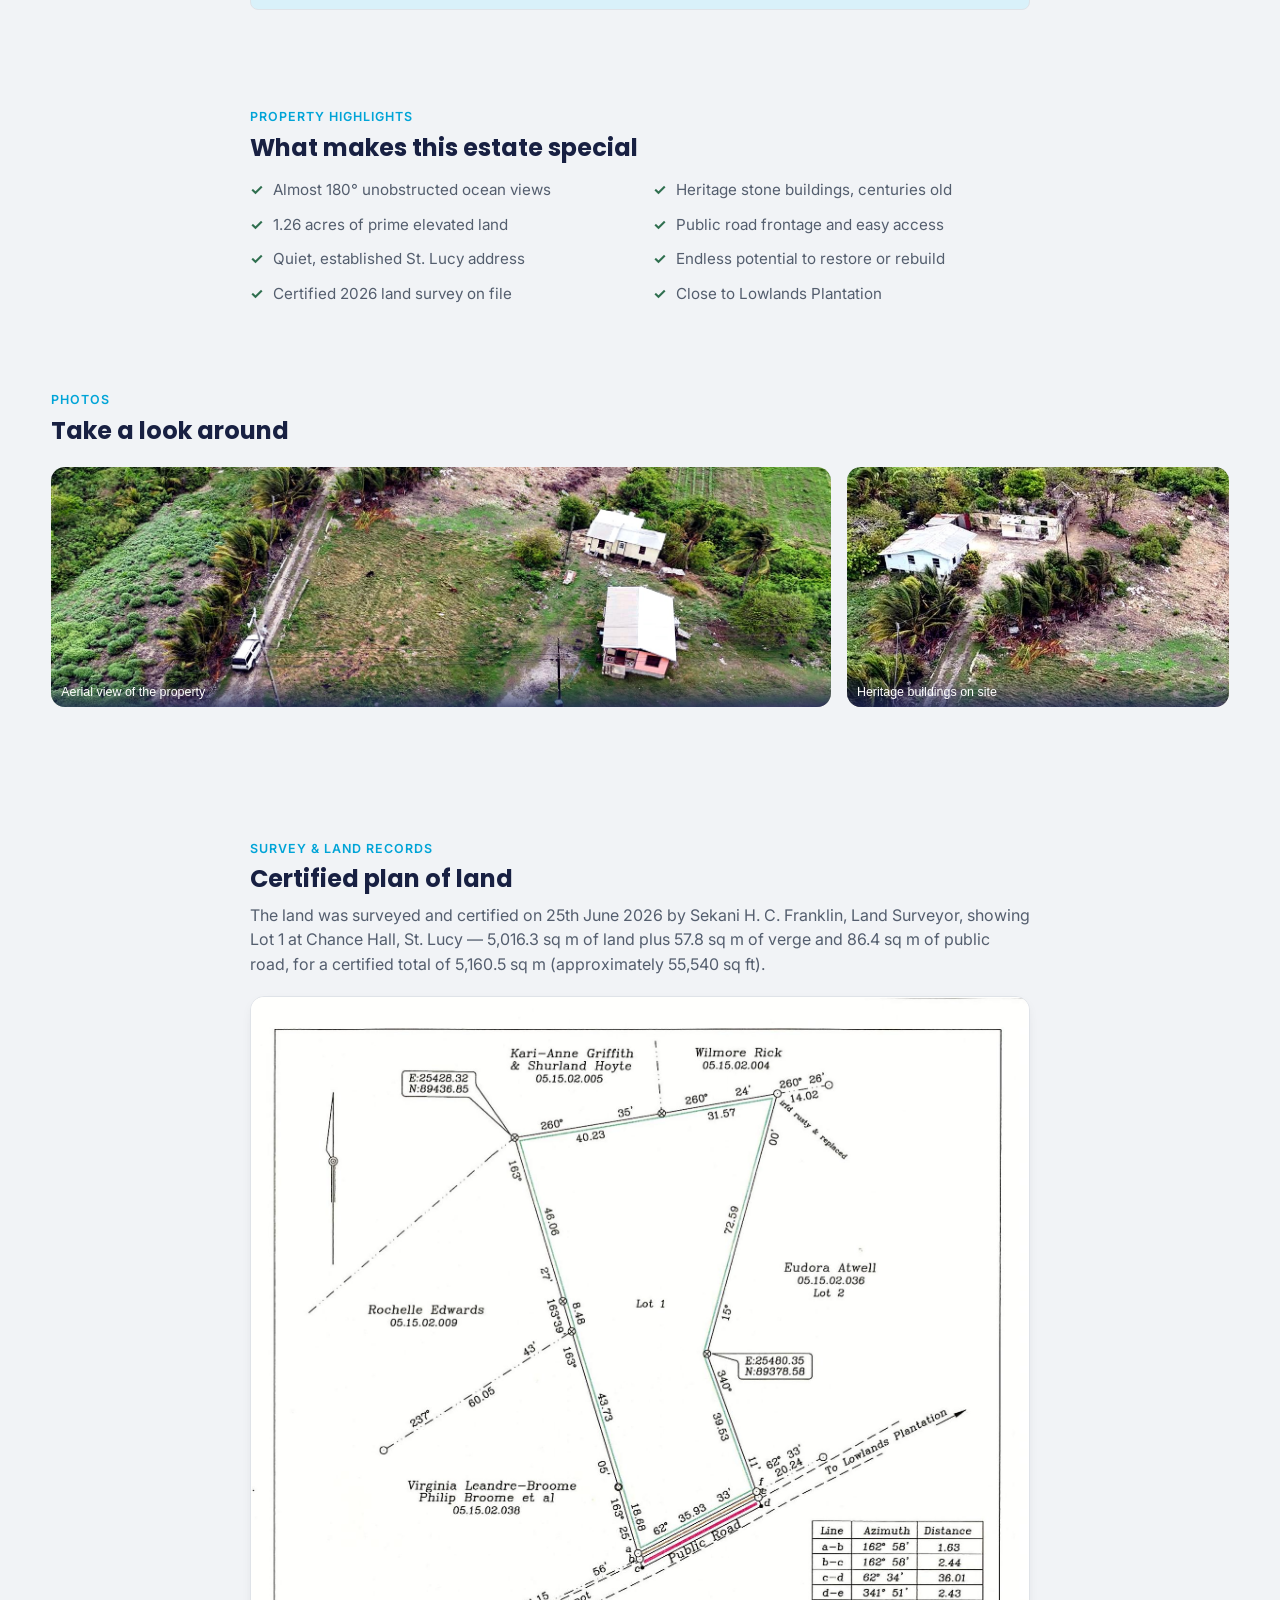
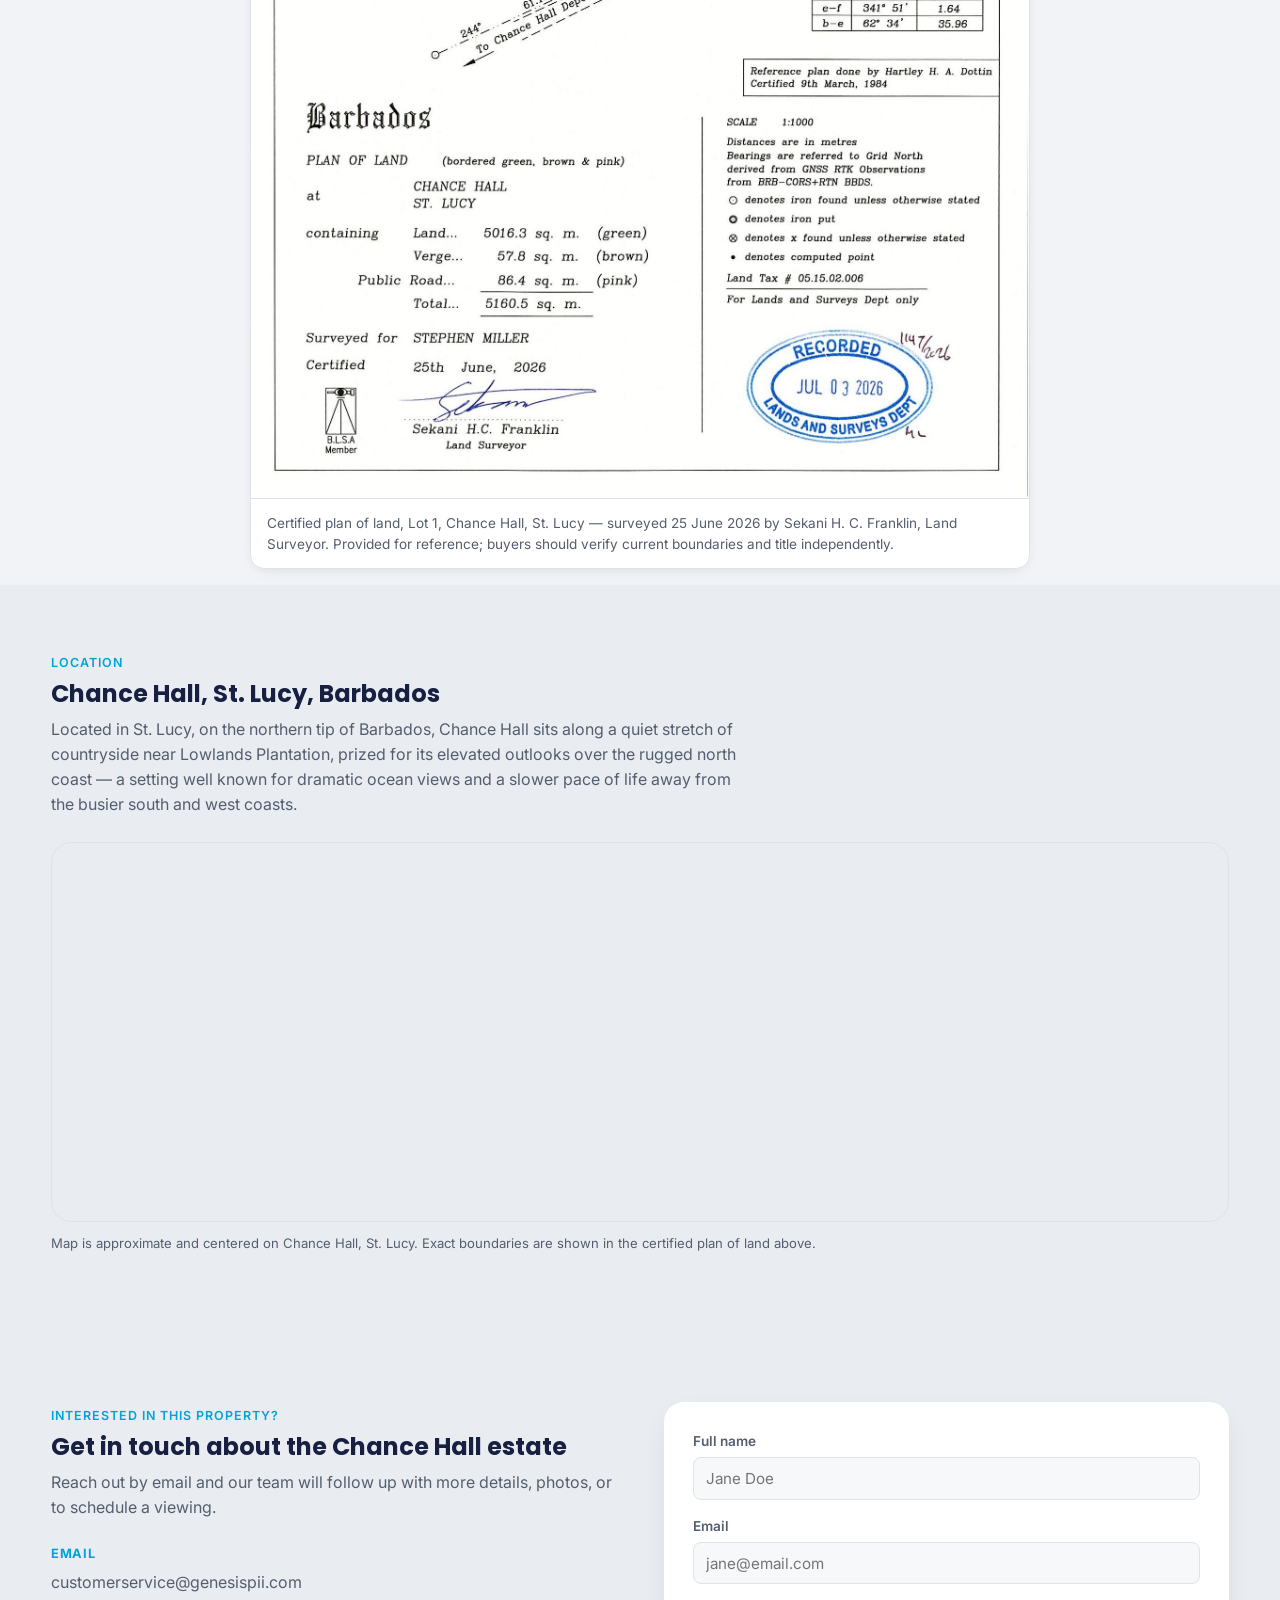
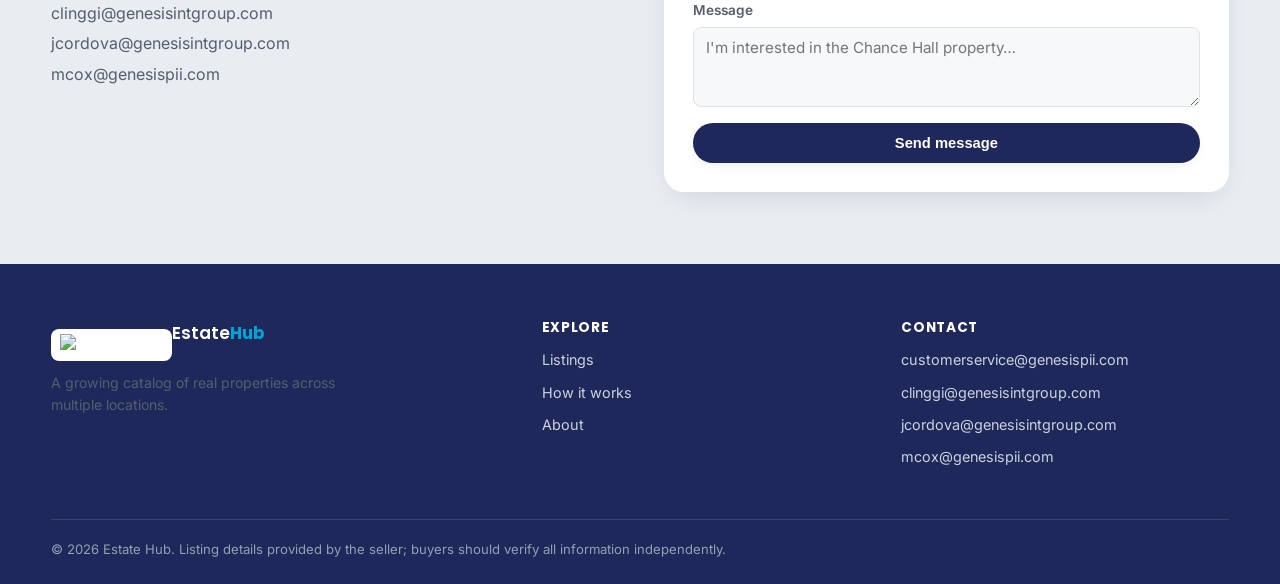
==== commit 60ade951: "Add Genesis PIS logo to branding and market flags to About section" ====
--- a/property-chance-hall.html
+++ b/property-chance-hall.html
@@ -16,8 +16,9 @@
 <header class="site-header" id="top">
   <div class="container header-inner">
     <a href="index.html#top" class="brand">
-      <span class="brand-icon">⌂</span>
-      <span>Estate<b>Hub</b></span>
+      <img src="images/genesis-logo.png" alt="Genesis PIS" class="brand-logo">
+      <span class="brand-sep"></span>
+      <span class="brand-name">Estate<b>Hub</b></span>
     </a>
 
     <nav class="main-nav" id="mainNav">
@@ -187,7 +188,7 @@
 <footer class="site-footer">
   <div class="container footer-inner">
     <div class="footer-col brand-col">
-      <a href="index.html#top" class="brand"><span class="brand-icon">⌂</span><span>Estate<b>Hub</b></span></a>
+      <a href="index.html#top" class="brand"><span class="brand-logo-chip"><img src="images/genesis-logo.png" alt="Genesis PIS" class="brand-logo"></span><span class="brand-sep"></span><span class="brand-name">Estate<b>Hub</b></span></a>
       <p>A growing catalog of real properties across multiple locations.</p>
     </div>
     <div class="footer-col">
--- a/styles.css
+++ b/styles.css
@@ -1,14 +1,14 @@
 /* ============ Tokens ============ */
 :root {
-  --ink: #16212e;
-  --ink-soft: #4a5567;
-  --bg: #f6f4ef;
+  --ink: #182042;
+  --ink-soft: #545e6e;
+  --bg: #f1f3f6;
   --surface: #ffffff;
-  --line: #e5e1d8;
-  --primary: #13233b;
-  --primary-soft: #1f3a5c;
-  --accent: #c9922e;
-  --accent-soft: #f3e1bd;
+  --line: #dfe3e8;
+  --primary: #1e285a;
+  --primary-soft: #2a3a78;
+  --accent: #00a4d7;
+  --accent-soft: #d9f1fa;
   --green: #2f6f4f;
   --radius-lg: 20px;
   --radius-md: 14px;
@@ -93,7 +93,7 @@
   position: sticky;
   top: 0;
   z-index: 50;
-  background: rgba(246, 244, 239, .92);
+  background: rgba(241, 243, 246, .92);
   backdrop-filter: blur(8px);
   border-bottom: 1px solid var(--line);
 }
@@ -107,7 +107,7 @@
 .brand {
   display: flex;
   align-items: center;
-  gap: .5em;
+  gap: .7em;
   font-family: var(--font-head);
   font-weight: 600;
   font-size: 1.2rem;
@@ -125,6 +125,23 @@
   font-size: 1.1rem;
 }
 .brand b { color: var(--accent); font-weight: 700; }
+.brand-logo { height: 26px; width: auto; display: block; }
+.brand-logo-chip {
+  display: inline-flex;
+  align-items: center;
+  background: #fff;
+  border-radius: 8px;
+  padding: 5px 9px;
+  line-height: 0;
+}
+.brand-logo-chip .brand-logo { height: 22px; }
+.brand-sep {
+  width: 1px;
+  height: 22px;
+  background: var(--line);
+}
+.brand-col .brand-sep { background: rgba(255, 255, 255, .25); }
+.brand-name { font-family: var(--font-head); font-weight: 600; font-size: 1.05rem; }
 .main-nav {
   display: flex;
   gap: 2em;
@@ -148,8 +165,8 @@
 .hero {
   padding: 4.5em 0 3em;
   background:
-    radial-gradient(circle at 85% 10%, rgba(201,146,46,.18), transparent 45%),
-    linear-gradient(180deg, #eef0e9, var(--bg));
+    radial-gradient(circle at 85% 10%, rgba(0,164,215,.16), transparent 45%),
+    linear-gradient(180deg, #e9edf2, var(--bg));
 }
 .hero-inner { text-align: center; display: flex; flex-direction: column; align-items: center; }
 .hero h1 {
@@ -183,7 +200,7 @@
   padding: .7em .8em;
   font-size: .95rem;
   font-family: inherit;
-  background: #fcfbf9;
+  background: #f6f8fa;
 }
 .search-btn { height: 100%; }
 
@@ -236,14 +253,14 @@
   padding: .6em .7em;
   border-radius: var(--radius-sm);
   border: 1px solid var(--line);
-  background: #fcfbf9;
+  background: #f6f8fa;
   font-family: inherit;
   font-size: .9rem;
 }
 .chip-group { display: flex; flex-wrap: wrap; gap: .5em; }
 .chip {
   border: 1px solid var(--line);
-  background: #fcfbf9;
+  background: #f6f8fa;
   padding: .45em .9em;
   border-radius: 999px;
   font-size: .85rem;
@@ -308,7 +325,7 @@
   content: "";
   position: absolute;
   inset: 0;
-  background: linear-gradient(180deg, transparent 40%, rgba(19,35,59,.55));
+  background: linear-gradient(180deg, transparent 40%, rgba(30,40,90,.55));
   z-index: 0;
 }
 .card-photo .badge { position: relative; z-index: 1; }
@@ -326,7 +343,7 @@
 .badge.rent { color: var(--primary-soft); }
 
 .photo-1 { background: linear-gradient(135deg, #7a9b76, #3c5a45); }
-.photo-2 { background: linear-gradient(135deg, #c9922e, #7a5a1e); }
+.photo-2 { background: linear-gradient(135deg, #00a4d7, #1e285a); }
 .photo-3 { background: linear-gradient(135deg, #6c8ead, #2c435c); }
 .photo-4 { background: linear-gradient(135deg, #b17a63, #5b3a2c); }
 .photo-5 { background: linear-gradient(135deg, #9a8cc2, #4b3d73); }
@@ -408,8 +425,30 @@
 .about-card-row strong { color: var(--ink); }
 .about-card-row span { color: var(--ink-soft); }
 
+.market-flags {
+  display: flex;
+  flex-wrap: wrap;
+  gap: .6em;
+  margin: 1.2em 0 .6em;
+}
+.market-flag {
+  display: inline-flex;
+  align-items: center;
+  gap: .45em;
+  padding: .45em .9em;
+  background: var(--surface);
+  border: 1px solid var(--line);
+  border-radius: 999px;
+  font-size: .84rem;
+  font-weight: 600;
+  color: var(--ink);
+  box-shadow: var(--shadow-sm);
+}
+.market-flag .flag { font-size: 1.15rem; line-height: 1; }
+.market-note { font-size: .82rem; color: var(--ink-soft); margin-top: .2em; }
+
 /* ============ Contact ============ */
-.contact { padding: 4.5em 0; background: #eef0e9; }
+.contact { padding: 4.5em 0; background: #e9edf2; }
 .contact-inner {
   display: grid;
   grid-template-columns: 1fr 1fr;
@@ -435,7 +474,7 @@
   padding: .7em .8em;
   font-family: inherit;
   font-size: .95rem;
-  background: #fcfbf9;
+  background: #f6f8fa;
   resize: vertical;
 }
 
@@ -527,7 +566,7 @@
   content: "";
   position: absolute;
   inset: 0;
-  background: linear-gradient(180deg, rgba(19,35,59,0) 40%, rgba(19,35,59,.72));
+  background: linear-gradient(180deg, rgba(30,40,90,0) 40%, rgba(30,40,90,.72));
   z-index: 0;
 }
 .badge-status {
@@ -616,7 +655,7 @@
   border-bottom: 1px solid var(--line);
 }
 .facts-row:last-child { border-bottom: none; }
-.facts-row:nth-child(odd) { background: #fbfaf7; }
+.facts-row:nth-child(odd) { background: #f5f7f9; }
 .facts-row strong { color: var(--ink-soft); font-weight: 600; }
 .facts-row span { color: var(--ink); font-weight: 600; }
 
@@ -672,7 +711,7 @@
   padding: .6em .8em;
   font-size: .78rem;
   color: #fff;
-  background: linear-gradient(0deg, rgba(19,35,59,.75), transparent);
+  background: linear-gradient(0deg, rgba(30,40,90,.75), transparent);
   text-align: left;
 }
 
@@ -693,7 +732,7 @@
   border-top: 1px solid var(--line);
 }
 
-.location { padding: 4em 0; background: #eef0e9; }
+.location { padding: 4em 0; background: #e9edf2; }
 .location-intro { max-width: 700px; }
 .map-frame {
   width: 100%;
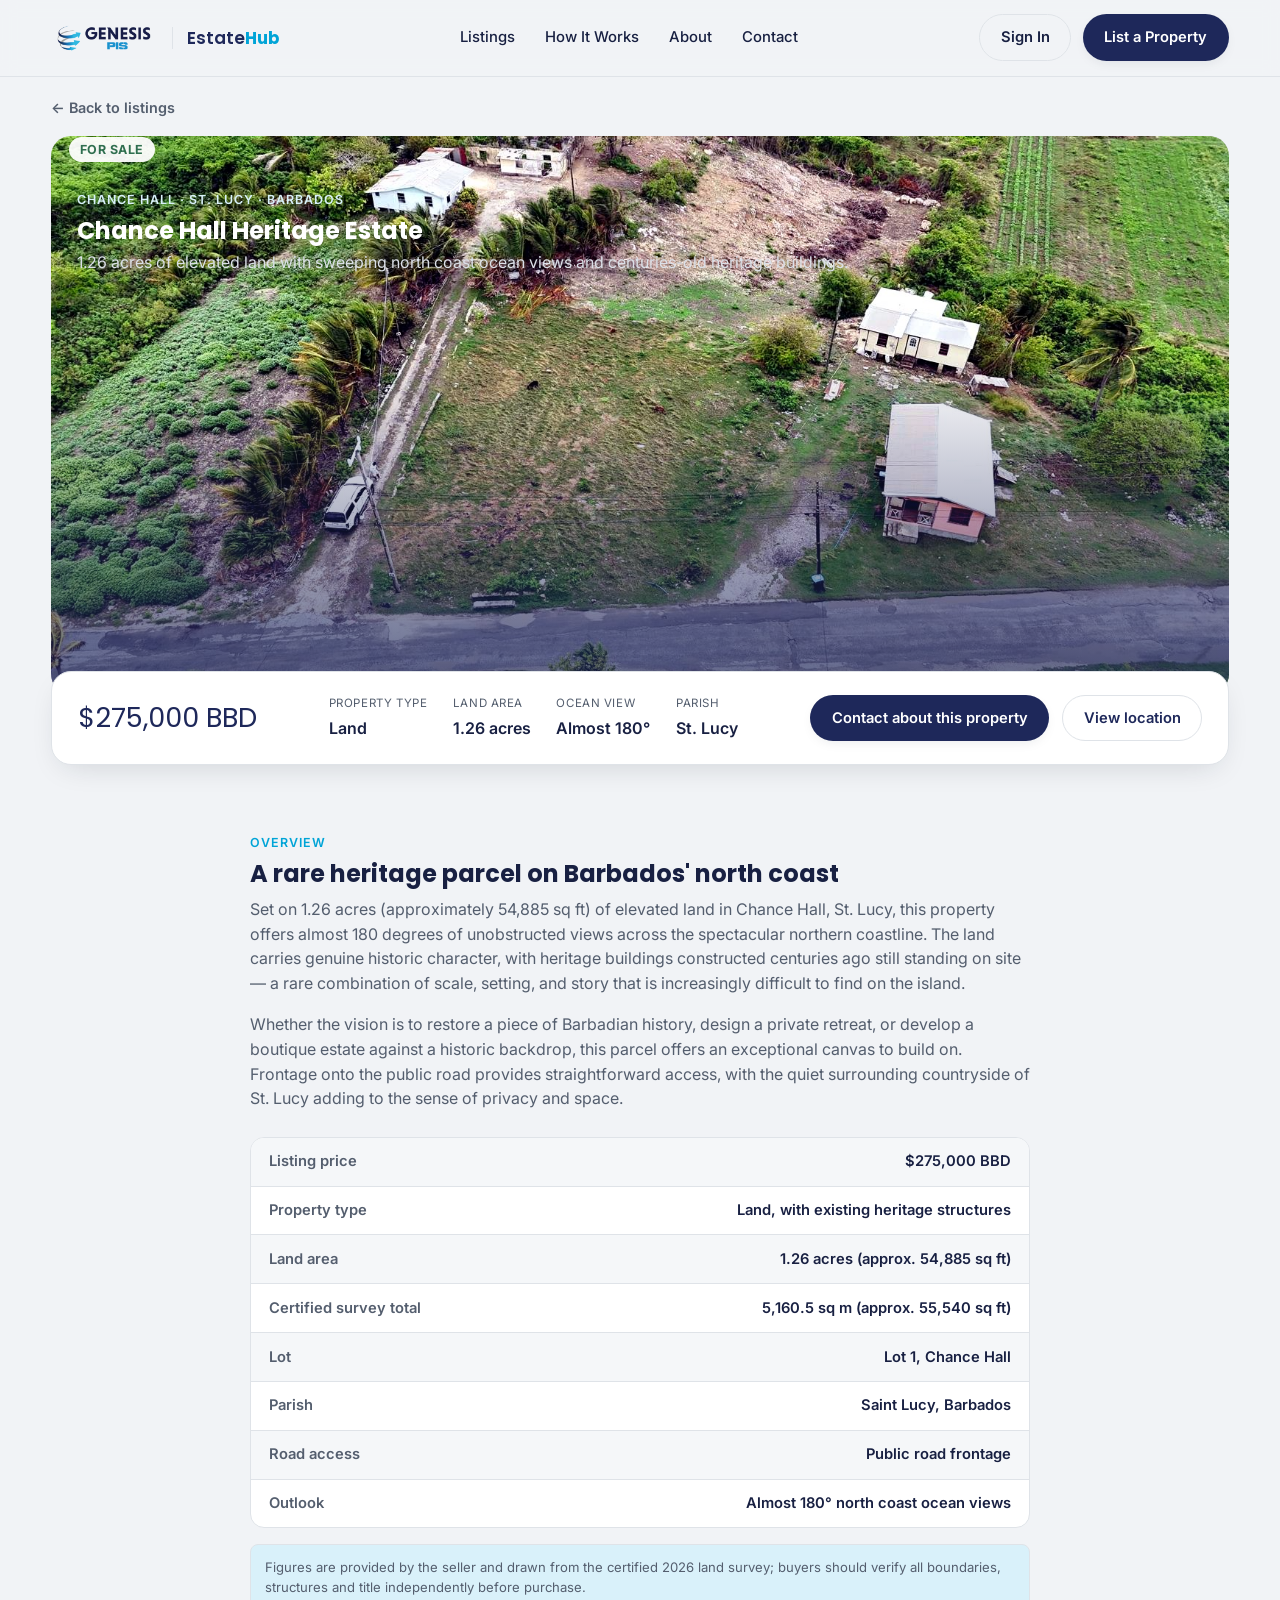
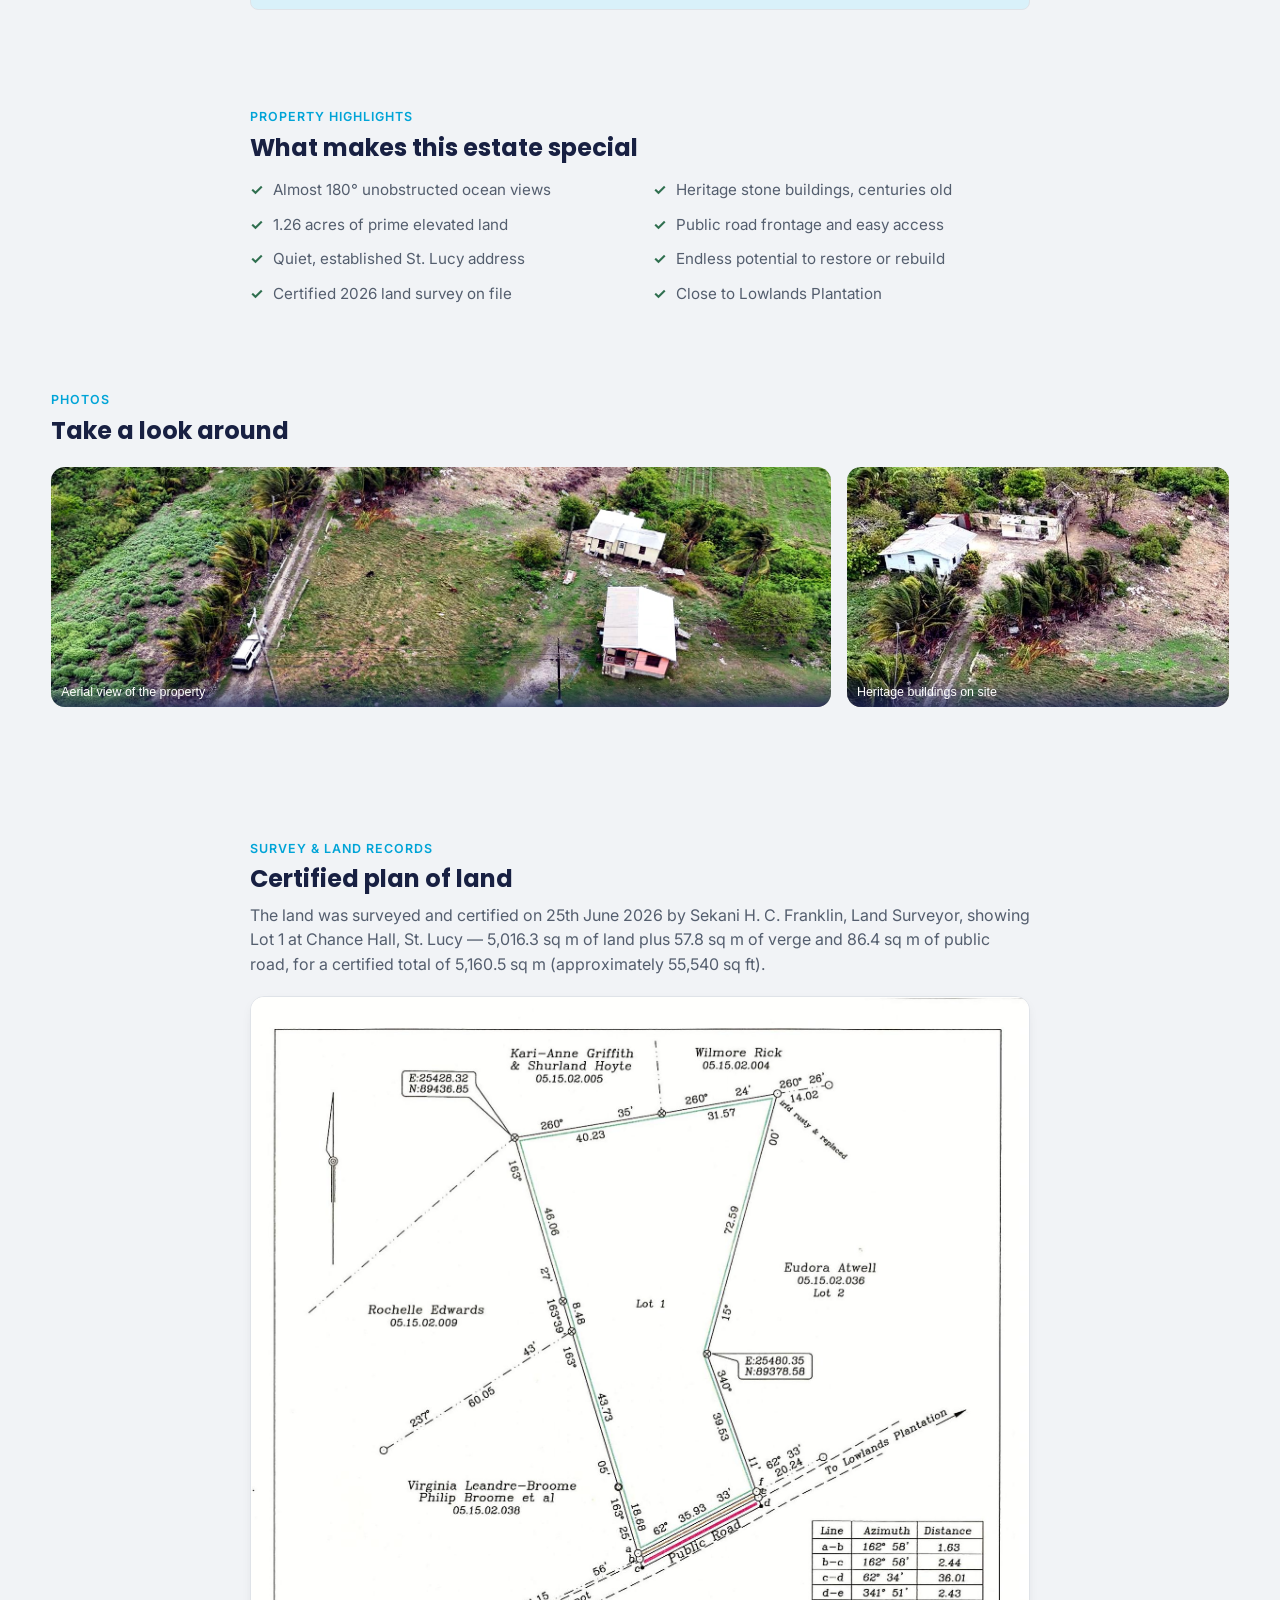
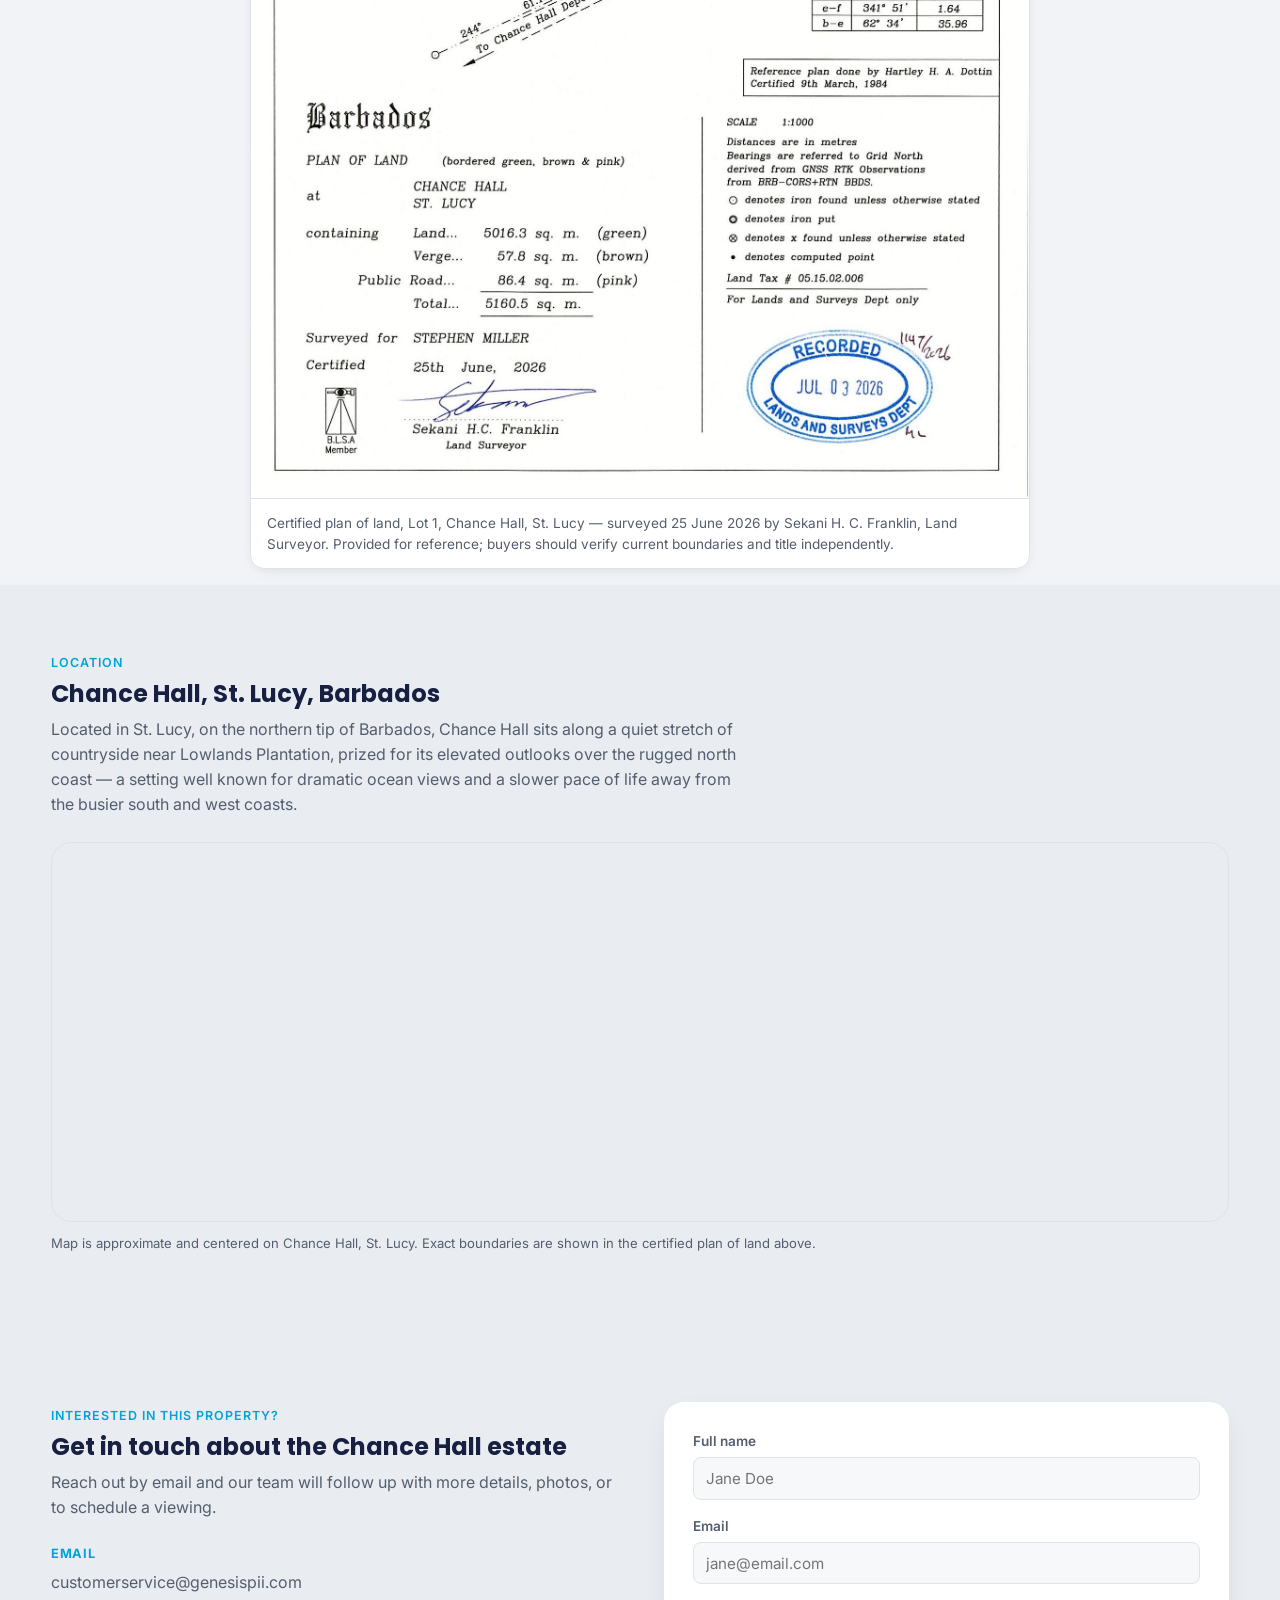
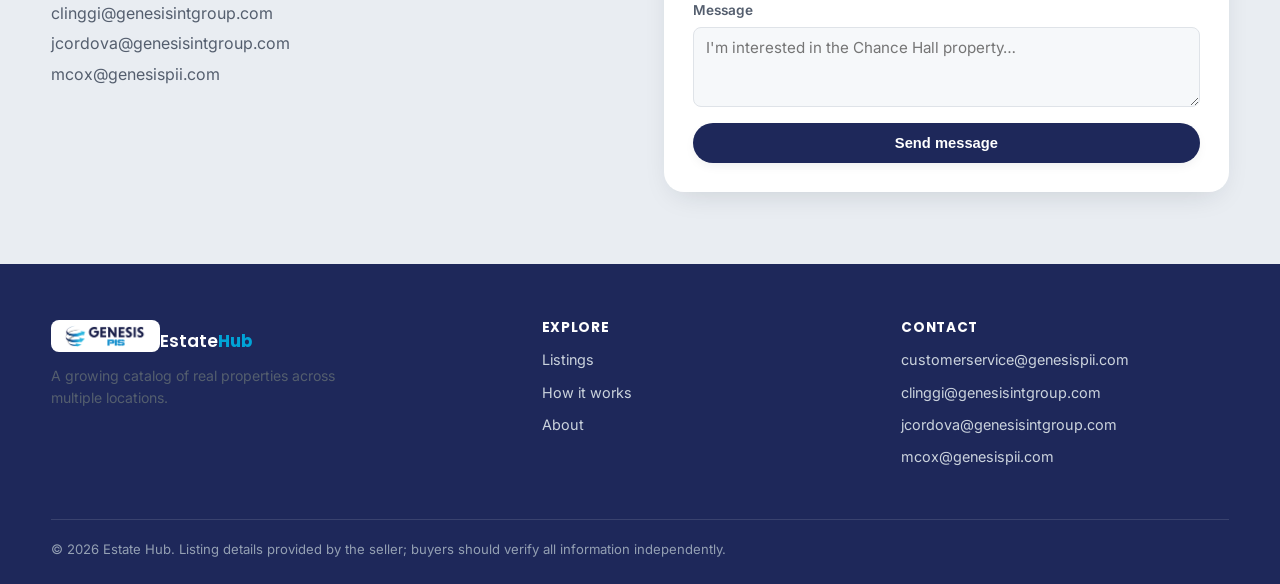
==== commit 1bab66e1: "Fix mobile layout: header overlap and stacked spec rows" ====
--- a/property-chance-hall.html
+++ b/property-chance-hall.html
@@ -26,6 +26,8 @@
       <a href="index.html#how-it-works">How It Works</a>
       <a href="index.html#about">About</a>
       <a href="index.html#contact">Contact</a>
+      <a href="index.html#contact" class="mobile-nav-cta">Sign In</a>
+      <a href="index.html#contact" class="mobile-nav-cta mobile-nav-cta-primary">List a Property</a>
     </nav>
 
     <div class="header-actions">
--- a/styles.css
+++ b/styles.css
@@ -417,13 +417,14 @@
 .about-card-row {
   display: flex;
   justify-content: space-between;
+  gap: 1em;
   padding: .8em 0;
   border-bottom: 1px solid var(--line);
   font-size: .92rem;
 }
 .about-card-row:last-child { border-bottom: none; }
-.about-card-row strong { color: var(--ink); }
-.about-card-row span { color: var(--ink-soft); }
+.about-card-row strong { color: var(--ink); flex-shrink: 0; }
+.about-card-row span { color: var(--ink-soft); text-align: right; }
 
 .market-flags {
   display: flex;
@@ -650,13 +651,15 @@
 .facts-row {
   display: flex;
   justify-content: space-between;
+  gap: 1em;
   padding: .85em 1.2em;
   font-size: .92rem;
   border-bottom: 1px solid var(--line);
 }
+.facts-row span { text-align: right; }
 .facts-row:last-child { border-bottom: none; }
 .facts-row:nth-child(odd) { background: #f5f7f9; }
-.facts-row strong { color: var(--ink-soft); font-weight: 600; }
+.facts-row strong { color: var(--ink-soft); font-weight: 600; flex-shrink: 0; }
 .facts-row span { color: var(--ink); font-weight: 600; }
 
 .details-inner { max-width: 780px; }
@@ -755,8 +758,52 @@
   .gallery-grid { grid-template-columns: repeat(2, 1fr); }
   .gallery-large { grid-column: span 2; }
 }
+.mobile-nav-cta { display: none; }
 @media (max-width: 760px) {
-  .main-nav { display: none; }
+  .header-inner { gap: .6em; }
+  .brand { gap: .4em; font-size: 1rem; min-width: 0; }
+  .brand-logo { height: 20px; }
+  .brand-logo-chip { padding: 3px 6px; }
+  .brand-logo-chip .brand-logo { height: 16px; }
+  .brand-sep { display: none; }
+  .brand-name { font-size: .95rem; white-space: nowrap; }
+  .header-actions { gap: .4em; }
+  .header-actions .btn { display: none; }
+  .main-nav {
+    display: none;
+    position: absolute;
+    top: 100%;
+    left: 0;
+    right: 0;
+    flex-direction: column;
+    align-items: stretch;
+    gap: 0;
+    background: var(--surface);
+    padding: .4em 1.2em 1.2em;
+    border-bottom: 1px solid var(--line);
+    box-shadow: var(--shadow);
+  }
+  .main-nav.open { display: flex; }
+  .main-nav > a:not(.mobile-nav-cta) {
+    padding: .8em 0;
+    border-bottom: 1px solid var(--line);
+    font-size: 1rem;
+  }
+  .mobile-nav-cta {
+    display: block;
+    text-align: center;
+    padding: .75em 1em;
+    border-radius: 999px;
+    border: 1px solid var(--line);
+    font-weight: 600;
+    margin-top: .8em;
+  }
+  .mobile-nav-cta-primary {
+    background: var(--primary);
+    color: #fff;
+    border-color: var(--primary);
+    margin-top: .6em;
+  }
   .nav-toggle { display: flex; }
   .search-card { grid-template-columns: 1fr; }
   .footer-inner { grid-template-columns: 1fr; }
@@ -766,4 +813,10 @@
   .feature-list { grid-template-columns: 1fr; }
   .gallery-grid { grid-template-columns: 1fr; }
   .gallery-large { grid-column: span 1; }
-}
+  .facts-row, .about-card-row {
+    flex-direction: column;
+    align-items: flex-start;
+    gap: .25em;
+  }
+  .facts-row span, .about-card-row span { text-align: left; }
+}
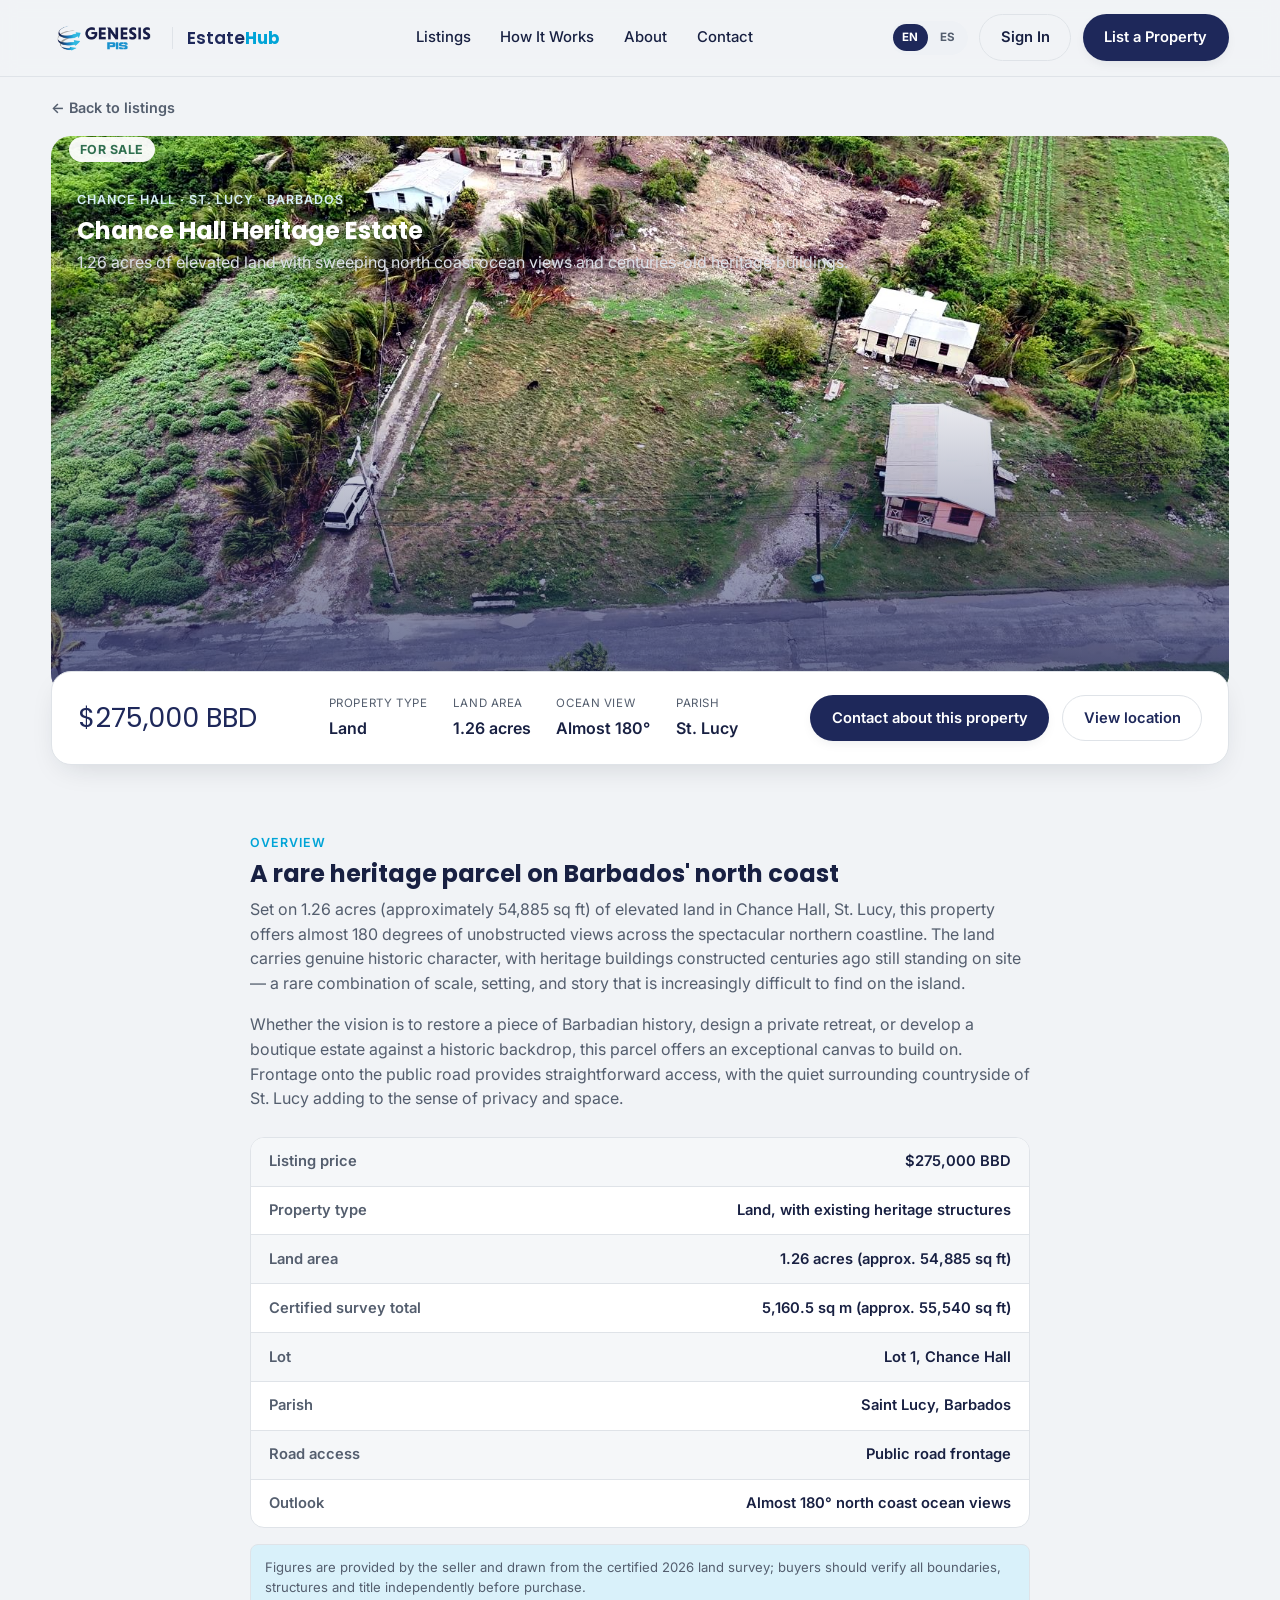
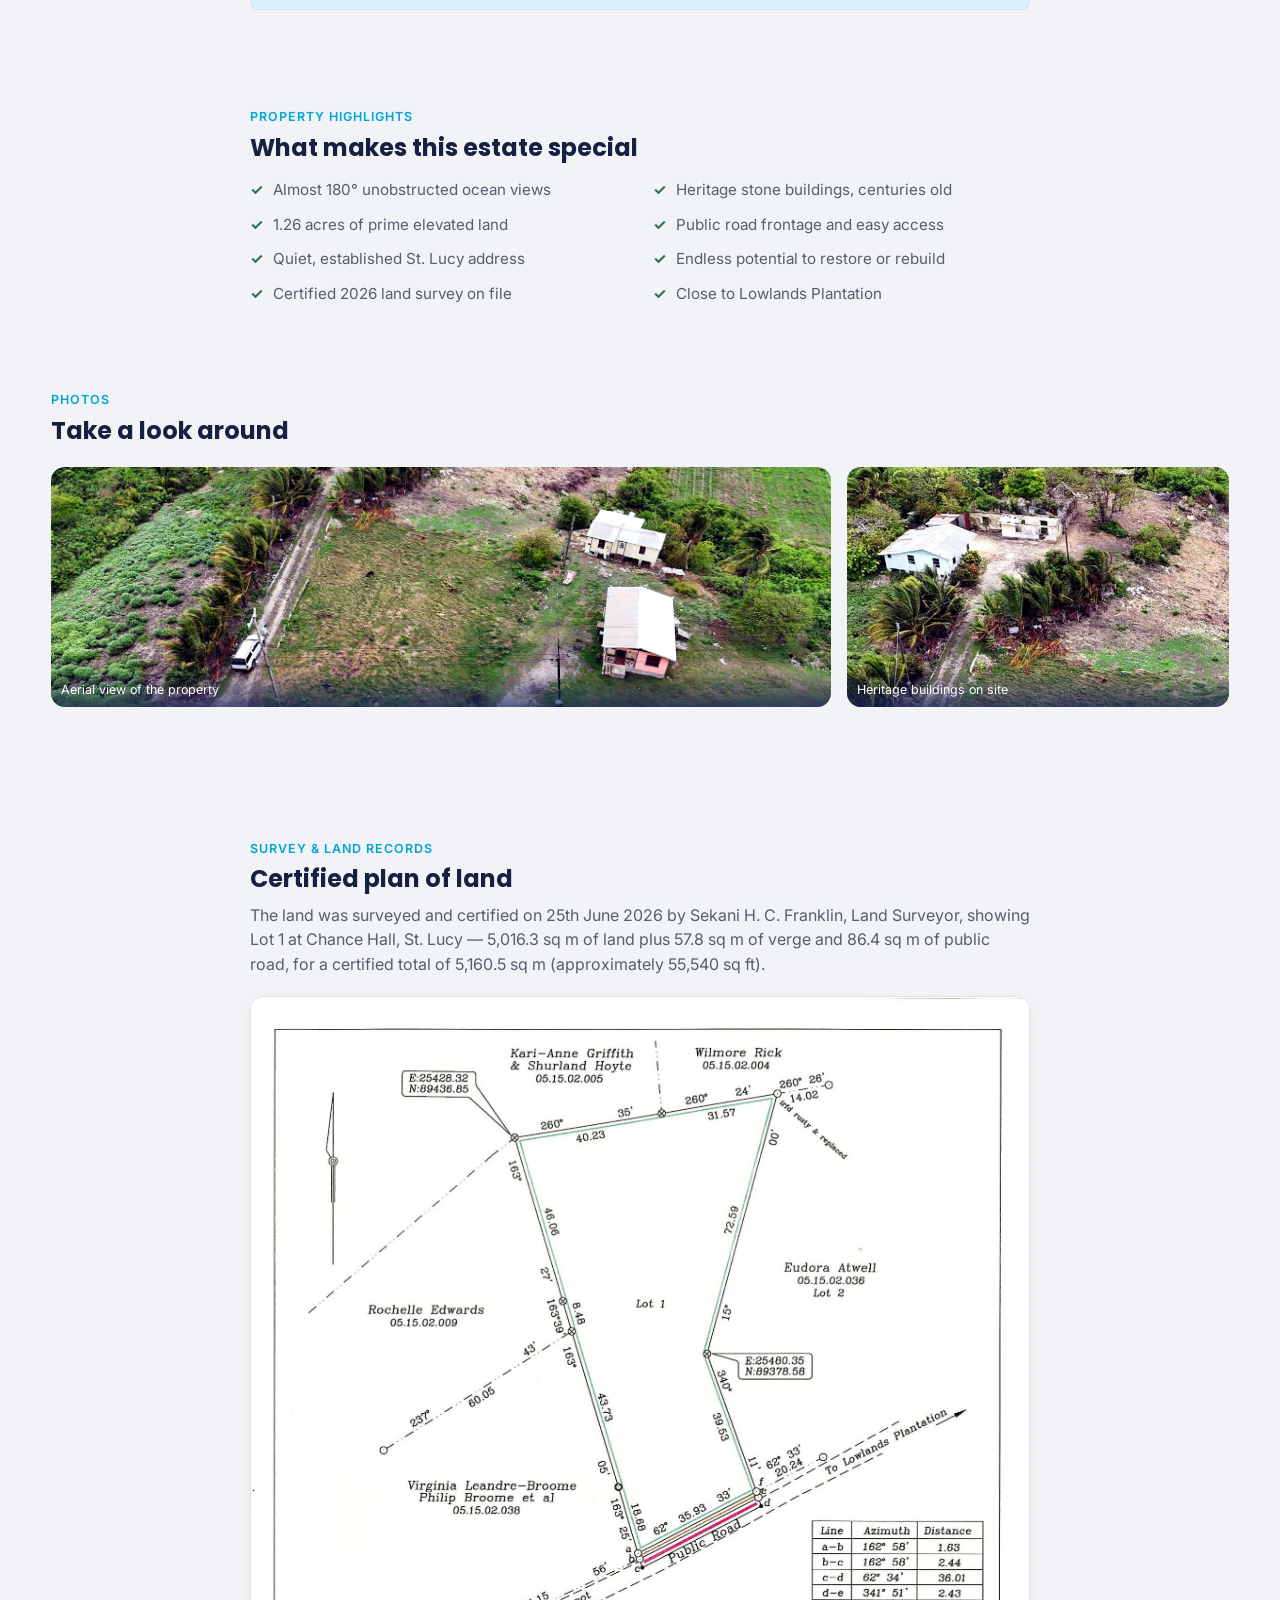
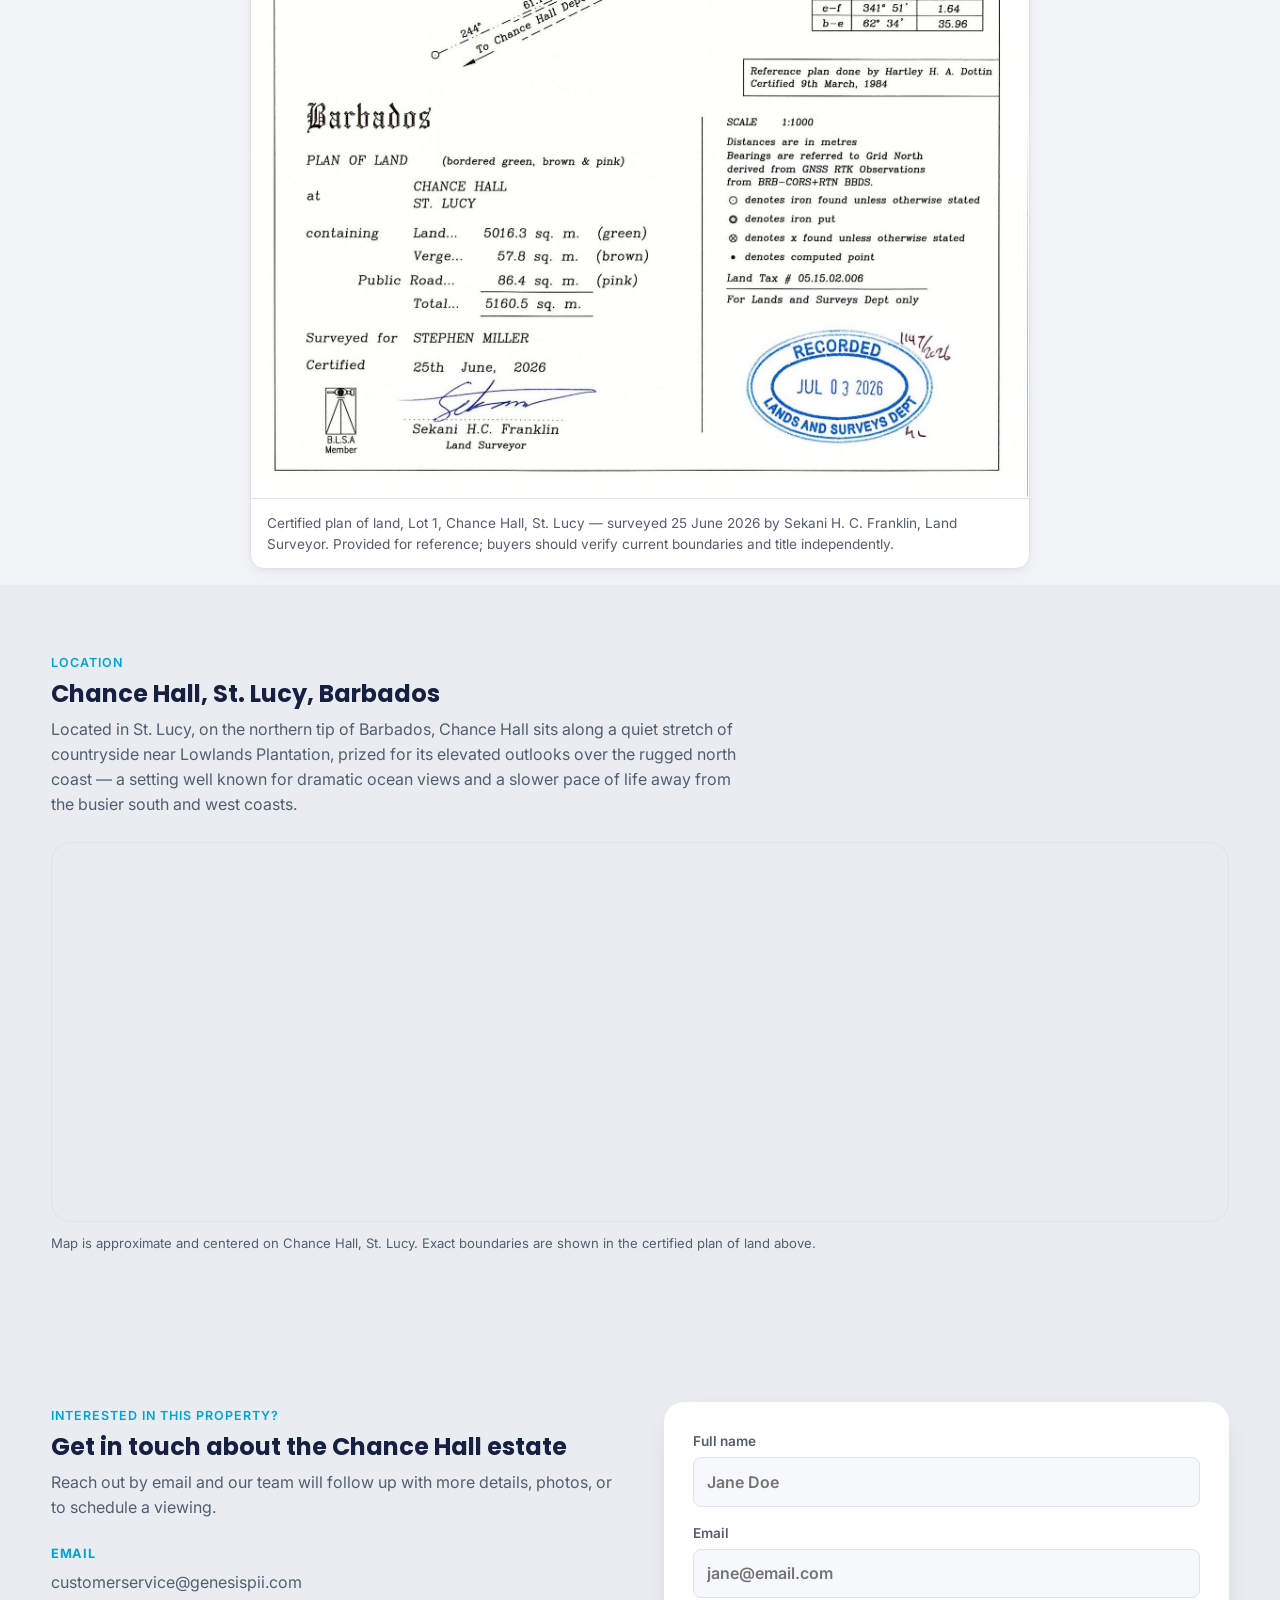
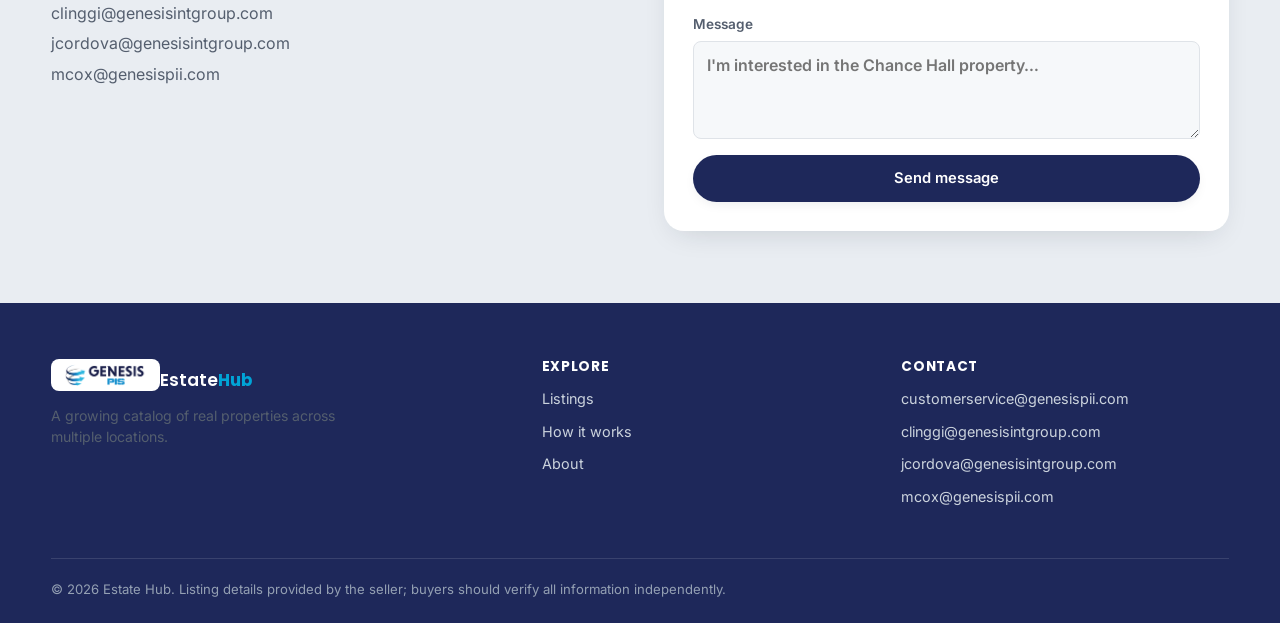
==== commit 541a901e: "Add site-wide English/Spanish language toggle" ====
--- a/property-chance-hall.html
+++ b/property-chance-hall.html
@@ -22,17 +22,25 @@
     </a>
 
     <nav class="main-nav" id="mainNav">
-      <a href="index.html#listings">Listings</a>
-      <a href="index.html#how-it-works">How It Works</a>
-      <a href="index.html#about">About</a>
-      <a href="index.html#contact">Contact</a>
-      <a href="index.html#contact" class="mobile-nav-cta">Sign In</a>
-      <a href="index.html#contact" class="mobile-nav-cta mobile-nav-cta-primary">List a Property</a>
+      <a href="index.html#listings" data-i18n-en="Listings" data-i18n-es="Propiedades">Listings</a>
+      <a href="index.html#how-it-works" data-i18n-en="How It Works" data-i18n-es="Cómo Funciona">How It Works</a>
+      <a href="index.html#about" data-i18n-en="About" data-i18n-es="Nosotros">About</a>
+      <a href="index.html#contact" data-i18n-en="Contact" data-i18n-es="Contacto">Contact</a>
+      <div class="lang-toggle-header lang-toggle-mobile">
+        <button type="button" data-lang-btn="en" class="active">English</button>
+        <button type="button" data-lang-btn="es">Español</button>
+      </div>
+      <a href="index.html#contact" class="mobile-nav-cta" data-i18n-en="Sign In" data-i18n-es="Iniciar sesión">Sign In</a>
+      <a href="index.html#contact" class="mobile-nav-cta mobile-nav-cta-primary" data-i18n-en="List a Property" data-i18n-es="Publicar propiedad">List a Property</a>
     </nav>
 
     <div class="header-actions">
-      <a href="index.html#contact" class="btn btn-ghost">Sign In</a>
-      <a href="index.html#contact" class="btn btn-primary">List a Property</a>
+      <div class="lang-toggle-header">
+        <button type="button" data-lang-btn="en" class="active">EN</button>
+        <button type="button" data-lang-btn="es">ES</button>
+      </div>
+      <a href="index.html#contact" class="btn btn-ghost" data-i18n-en="Sign In" data-i18n-es="Iniciar sesión">Sign In</a>
+      <a href="index.html#contact" class="btn btn-primary" data-i18n-en="List a Property" data-i18n-es="Publicar propiedad">List a Property</a>
       <button class="nav-toggle" id="navToggle" aria-label="Toggle navigation">
         <span></span><span></span><span></span>
       </button>
@@ -41,7 +49,7 @@
 </header>
 
 <div class="container">
-  <a href="index.html#listings" class="back-link">← Back to listings</a>
+  <a href="index.html#listings" class="back-link" data-i18n-en="← Back to listings" data-i18n-es="← Volver a propiedades">← Back to listings</a>
 </div>
 
 <!-- ===== Hero photo ===== -->
@@ -49,65 +57,65 @@
   <div class="hero-photo-inner">
     <img src="images/chancehall-aerial.jpeg" alt="Aerial view of the 1.26-acre heritage property in Chance Hall, St. Lucy, Barbados">
   </div>
-  <span class="badge-status">For Sale</span>
+  <span class="badge-status" data-i18n-en="For Sale" data-i18n-es="En venta">For Sale</span>
   <div class="hero-address">
     <span class="eyebrow">Chance Hall &middot; St. Lucy &middot; Barbados</span>
     <h1>Chance Hall Heritage Estate</h1>
-    <p>1.26 acres of elevated land with sweeping north coast ocean views and centuries-old heritage buildings.</p>
+    <p data-i18n-en="1.26 acres of elevated land with sweeping north coast ocean views and centuries-old heritage buildings." data-i18n-es="1.26 acres de terreno elevado con amplias vistas al mar de la costa norte y edificaciones patrimoniales centenarias.">1.26 acres of elevated land with sweeping north coast ocean views and centuries-old heritage buildings.</p>
   </div>
 </section>
 
 <div class="hero-quickfacts">
   <div class="qf-price">$275,000 BBD</div>
   <div class="qf-group">
-    <div class="qf"><span>Property type</span><span>Land</span></div>
-    <div class="qf"><span>Land area</span><span>1.26 acres</span></div>
-    <div class="qf"><span>Ocean view</span><span>Almost 180°</span></div>
-    <div class="qf"><span>Parish</span><span>St. Lucy</span></div>
+    <div class="qf"><span data-i18n-en="Property type" data-i18n-es="Tipo de propiedad">Property type</span><span data-i18n-en="Land" data-i18n-es="Terreno">Land</span></div>
+    <div class="qf"><span data-i18n-en="Land area" data-i18n-es="Área de terreno">Land area</span><span>1.26 acres</span></div>
+    <div class="qf"><span data-i18n-en="Ocean view" data-i18n-es="Vista al mar">Ocean view</span><span data-i18n-en="Almost 180°" data-i18n-es="Casi 180°">Almost 180°</span></div>
+    <div class="qf"><span data-i18n-en="Parish" data-i18n-es="Parroquia">Parish</span><span>St. Lucy</span></div>
   </div>
   <div class="hero-ctas">
-    <a href="index.html#contact" class="btn btn-primary">Contact about this property</a>
-    <a href="#location" class="btn btn-ghost-light">View location</a>
+    <a href="index.html#contact" class="btn btn-primary" data-i18n-en="Contact about this property" data-i18n-es="Contáctenos sobre esta propiedad">Contact about this property</a>
+    <a href="#location" class="btn btn-ghost-light" data-i18n-en="View location" data-i18n-es="Ver ubicación">View location</a>
   </div>
 </div>
 
 <!-- ===== Overview ===== -->
 <section class="overview">
   <div class="container overview-inner">
-    <span class="eyebrow">Overview</span>
-    <h2>A rare heritage parcel on Barbados' north coast</h2>
-    <p>Set on 1.26 acres (approximately 54,885 sq ft) of elevated land in Chance Hall, St. Lucy, this property offers almost 180 degrees of unobstructed views across the spectacular northern coastline. The land carries genuine historic character, with heritage buildings constructed centuries ago still standing on site — a rare combination of scale, setting, and story that is increasingly difficult to find on the island.</p>
-    <p>Whether the vision is to restore a piece of Barbadian history, design a private retreat, or develop a boutique estate against a historic backdrop, this parcel offers an exceptional canvas to build on. Frontage onto the public road provides straightforward access, with the quiet surrounding countryside of St. Lucy adding to the sense of privacy and space.</p>
+    <span class="eyebrow" data-i18n-en="Overview" data-i18n-es="Resumen">Overview</span>
+    <h2 data-i18n-en="A rare heritage parcel on Barbados' north coast" data-i18n-es="Un raro terreno patrimonial en la costa norte de Barbados">A rare heritage parcel on Barbados' north coast</h2>
+    <p data-i18n-en="Set on 1.26 acres (approximately 54,885 sq ft) of elevated land in Chance Hall, St. Lucy, this property offers almost 180 degrees of unobstructed views across the spectacular northern coastline. The land carries genuine historic character, with heritage buildings constructed centuries ago still standing on site — a rare combination of scale, setting, and story that is increasingly difficult to find on the island." data-i18n-es="Ubicada sobre 1.26 acres (aproximadamente 54,885 pies²) de terreno elevado en Chance Hall, St. Lucy, esta propiedad ofrece casi 180 grados de vistas sin obstrucciones sobre la espectacular costa norte. El terreno tiene un carácter histórico genuino, con edificaciones patrimoniales construidas hace siglos que aún se mantienen en pie — una combinación poco común de escala, entorno e historia, cada vez más difícil de encontrar en la isla.">Set on 1.26 acres (approximately 54,885 sq ft) of elevated land in Chance Hall, St. Lucy, this property offers almost 180 degrees of unobstructed views across the spectacular northern coastline. The land carries genuine historic character, with heritage buildings constructed centuries ago still standing on site — a rare combination of scale, setting, and story that is increasingly difficult to find on the island.</p>
+    <p data-i18n-en="Whether the vision is to restore a piece of Barbadian history, design a private retreat, or develop a boutique estate against a historic backdrop, this parcel offers an exceptional canvas to build on. Frontage onto the public road provides straightforward access, with the quiet surrounding countryside of St. Lucy adding to the sense of privacy and space." data-i18n-es="Ya sea para restaurar un pedazo de la historia de Barbados, diseñar un retiro privado, o desarrollar una propiedad boutique con un trasfondo histórico, este terreno ofrece un lienzo excepcional para construir. El frente sobre la vía pública facilita el acceso, mientras el tranquilo campo circundante de St. Lucy aporta una sensación de privacidad y amplitud.">Whether the vision is to restore a piece of Barbadian history, design a private retreat, or develop a boutique estate against a historic backdrop, this parcel offers an exceptional canvas to build on. Frontage onto the public road provides straightforward access, with the quiet surrounding countryside of St. Lucy adding to the sense of privacy and space.</p>
 
     <div class="facts-card">
-      <div class="facts-row"><strong>Listing price</strong><span>$275,000 BBD</span></div>
-      <div class="facts-row"><strong>Property type</strong><span>Land, with existing heritage structures</span></div>
-      <div class="facts-row"><strong>Land area</strong><span>1.26 acres (approx. 54,885 sq ft)</span></div>
-      <div class="facts-row"><strong>Certified survey total</strong><span>5,160.5 sq m (approx. 55,540 sq ft)</span></div>
-      <div class="facts-row"><strong>Lot</strong><span>Lot 1, Chance Hall</span></div>
-      <div class="facts-row"><strong>Parish</strong><span>Saint Lucy, Barbados</span></div>
-      <div class="facts-row"><strong>Road access</strong><span>Public road frontage</span></div>
-      <div class="facts-row"><strong>Outlook</strong><span>Almost 180° north coast ocean views</span></div>
-    </div>
-
-    <p class="disclaimer-note">Figures are provided by the seller and drawn from the certified 2026 land survey; buyers should verify all boundaries, structures and title independently before purchase.</p>
+      <div class="facts-row"><strong data-i18n-en="Listing price" data-i18n-es="Precio de venta">Listing price</strong><span>$275,000 BBD</span></div>
+      <div class="facts-row"><strong data-i18n-en="Property type" data-i18n-es="Tipo de propiedad">Property type</strong><span data-i18n-en="Land, with existing heritage structures" data-i18n-es="Terreno, con estructuras patrimoniales existentes">Land, with existing heritage structures</span></div>
+      <div class="facts-row"><strong data-i18n-en="Land area" data-i18n-es="Área de terreno">Land area</strong><span>1.26 acres (approx. 54,885 sq ft)</span></div>
+      <div class="facts-row"><strong data-i18n-en="Certified survey total" data-i18n-es="Total del levantamiento certificado">Certified survey total</strong><span>5,160.5 sq m (approx. 55,540 sq ft)</span></div>
+      <div class="facts-row"><strong data-i18n-en="Lot" data-i18n-es="Lote">Lot</strong><span>Lot 1, Chance Hall</span></div>
+      <div class="facts-row"><strong data-i18n-en="Parish" data-i18n-es="Parroquia">Parish</strong><span>Saint Lucy, Barbados</span></div>
+      <div class="facts-row"><strong data-i18n-en="Road access" data-i18n-es="Acceso vial">Road access</strong><span data-i18n-en="Public road frontage" data-i18n-es="Frente sobre vía pública">Public road frontage</span></div>
+      <div class="facts-row"><strong data-i18n-en="Outlook" data-i18n-es="Vista">Outlook</strong><span data-i18n-en="Almost 180° north coast ocean views" data-i18n-es="Casi 180° de vista al mar de la costa norte">Almost 180° north coast ocean views</span></div>
+    </div>
+
+    <p class="disclaimer-note" data-i18n-en="Figures are provided by the seller and drawn from the certified 2026 land survey; buyers should verify all boundaries, structures and title independently before purchase." data-i18n-es="Las cifras son proporcionadas por el vendedor y provienen del levantamiento de terreno certificado de 2026; los compradores deben verificar de forma independiente todos los límites, estructuras y el título antes de la compra.">Figures are provided by the seller and drawn from the certified 2026 land survey; buyers should verify all boundaries, structures and title independently before purchase.</p>
   </div>
 </section>
 
 <!-- ===== Features ===== -->
 <section class="overview">
   <div class="container details-inner">
-    <span class="eyebrow">Property highlights</span>
-    <h2>What makes this estate special</h2>
+    <span class="eyebrow" data-i18n-en="Property highlights" data-i18n-es="Aspectos destacados">Property highlights</span>
+    <h2 data-i18n-en="What makes this estate special" data-i18n-es="Qué hace especial a esta propiedad">What makes this estate special</h2>
     <ul class="feature-list">
-      <li>Almost 180° unobstructed ocean views</li>
-      <li>Heritage stone buildings, centuries old</li>
-      <li>1.26 acres of prime elevated land</li>
-      <li>Public road frontage and easy access</li>
-      <li>Quiet, established St. Lucy address</li>
-      <li>Endless potential to restore or rebuild</li>
-      <li>Certified 2026 land survey on file</li>
-      <li>Close to Lowlands Plantation</li>
+      <li data-i18n-en="Almost 180° unobstructed ocean views" data-i18n-es="Casi 180° de vista al mar sin obstrucciones">Almost 180° unobstructed ocean views</li>
+      <li data-i18n-en="Heritage stone buildings, centuries old" data-i18n-es="Edificaciones patrimoniales de piedra, centenarias">Heritage stone buildings, centuries old</li>
+      <li data-i18n-en="1.26 acres of prime elevated land" data-i18n-es="1.26 acres de terreno elevado de primera">1.26 acres of prime elevated land</li>
+      <li data-i18n-en="Public road frontage and easy access" data-i18n-es="Frente sobre vía pública y fácil acceso">Public road frontage and easy access</li>
+      <li data-i18n-en="Quiet, established St. Lucy address" data-i18n-es="Dirección tranquila y consolidada en St. Lucy">Quiet, established St. Lucy address</li>
+      <li data-i18n-en="Endless potential to restore or rebuild" data-i18n-es="Potencial ilimitado para restaurar o reconstruir">Endless potential to restore or rebuild</li>
+      <li data-i18n-en="Certified 2026 land survey on file" data-i18n-es="Levantamiento de terreno certificado de 2026 disponible">Certified 2026 land survey on file</li>
+      <li data-i18n-en="Close to Lowlands Plantation" data-i18n-es="Cerca de Lowlands Plantation">Close to Lowlands Plantation</li>
     </ul>
   </div>
 </section>
@@ -115,16 +123,16 @@
 <!-- ===== Gallery ===== -->
 <section class="gallery">
   <div class="container">
-    <span class="eyebrow">Photos</span>
-    <h2>Take a look around</h2>
+    <span class="eyebrow" data-i18n-en="Photos" data-i18n-es="Fotos">Photos</span>
+    <h2 data-i18n-en="Take a look around" data-i18n-es="Recorre la propiedad">Take a look around</h2>
     <div class="gallery-grid">
       <button type="button" class="gallery-item gallery-large" data-full="images/chancehall-aerial.jpeg">
         <img src="images/chancehall-aerial.jpeg" alt="Aerial view of the full 1.26-acre parcel in Chance Hall, St. Lucy" loading="lazy">
-        <span class="gallery-caption">Aerial view of the property</span>
+        <span class="gallery-caption" data-i18n-en="Aerial view of the property" data-i18n-es="Vista aérea de la propiedad">Aerial view of the property</span>
       </button>
       <button type="button" class="gallery-item" data-full="images/chancehall-heritage.jpeg">
         <img src="images/chancehall-heritage.jpeg" alt="Heritage stone structures on the property" loading="lazy">
-        <span class="gallery-caption">Heritage buildings on site</span>
+        <span class="gallery-caption" data-i18n-en="Heritage buildings on site" data-i18n-es="Edificaciones patrimoniales en el predio">Heritage buildings on site</span>
       </button>
     </div>
   </div>
@@ -133,12 +141,12 @@
 <!-- ===== Plot plan ===== -->
 <section class="overview">
   <div class="container details-inner">
-    <span class="eyebrow">Survey &amp; land records</span>
-    <h2>Certified plan of land</h2>
-    <p>The land was surveyed and certified on 25th June 2026 by Sekani H. C. Franklin, Land Surveyor, showing Lot 1 at Chance Hall, St. Lucy — 5,016.3 sq m of land plus 57.8 sq m of verge and 86.4 sq m of public road, for a certified total of 5,160.5 sq m (approximately 55,540 sq ft).</p>
+    <span class="eyebrow" data-i18n-en="Survey &amp; land records" data-i18n-es="Levantamiento y registros de terreno">Survey &amp; land records</span>
+    <h2 data-i18n-en="Certified plan of land" data-i18n-es="Plano de terreno certificado">Certified plan of land</h2>
+    <p data-i18n-en="The land was surveyed and certified on 25th June 2026 by Sekani H. C. Franklin, Land Surveyor, showing Lot 1 at Chance Hall, St. Lucy — 5,016.3 sq m of land plus 57.8 sq m of verge and 86.4 sq m of public road, for a certified total of 5,160.5 sq m (approximately 55,540 sq ft)." data-i18n-es="El terreno fue levantado y certificado el 25 de junio de 2026 por Sekani H. C. Franklin, agrimensor, mostrando el Lote 1 en Chance Hall, St. Lucy — 5,016.3 m² de terreno más 57.8 m² de berma y 86.4 m² de vía pública, para un total certificado de 5,160.5 m² (aproximadamente 55,540 pies²).">The land was surveyed and certified on 25th June 2026 by Sekani H. C. Franklin, Land Surveyor, showing Lot 1 at Chance Hall, St. Lucy — 5,016.3 sq m of land plus 57.8 sq m of verge and 86.4 sq m of public road, for a certified total of 5,160.5 sq m (approximately 55,540 sq ft).</p>
     <div class="plotplan-card">
       <img src="images/chancehall-plotplan.jpeg" alt="2026 certified plan of land for Lot 1, Chance Hall, St. Lucy, Barbados" loading="lazy">
-      <div class="plotplan-caption">Certified plan of land, Lot 1, Chance Hall, St. Lucy — surveyed 25 June 2026 by Sekani H. C. Franklin, Land Surveyor. Provided for reference; buyers should verify current boundaries and title independently.</div>
+      <div class="plotplan-caption" data-i18n-en="Certified plan of land, Lot 1, Chance Hall, St. Lucy — surveyed 25 June 2026 by Sekani H. C. Franklin, Land Surveyor. Provided for reference; buyers should verify current boundaries and title independently." data-i18n-es="Plano de terreno certificado, Lote 1, Chance Hall, St. Lucy — levantado el 25 de junio de 2026 por Sekani H. C. Franklin, agrimensor. Se ofrece como referencia; los compradores deben verificar los límites y el título de forma independiente.">Certified plan of land, Lot 1, Chance Hall, St. Lucy — surveyed 25 June 2026 by Sekani H. C. Franklin, Land Surveyor. Provided for reference; buyers should verify current boundaries and title independently.</div>
     </div>
   </div>
 </section>
@@ -146,9 +154,9 @@
 <!-- ===== Location ===== -->
 <section class="location" id="location">
   <div class="container">
-    <span class="eyebrow">Location</span>
+    <span class="eyebrow" data-i18n-en="Location" data-i18n-es="Ubicación">Location</span>
     <h2 class="location-intro">Chance Hall, St. Lucy, Barbados</h2>
-    <p class="location-intro">Located in St. Lucy, on the northern tip of Barbados, Chance Hall sits along a quiet stretch of countryside near Lowlands Plantation, prized for its elevated outlooks over the rugged north coast — a setting well known for dramatic ocean views and a slower pace of life away from the busier south and west coasts.</p>
+    <p class="location-intro" data-i18n-en="Located in St. Lucy, on the northern tip of Barbados, Chance Hall sits along a quiet stretch of countryside near Lowlands Plantation, prized for its elevated outlooks over the rugged north coast — a setting well known for dramatic ocean views and a slower pace of life away from the busier south and west coasts." data-i18n-es="Ubicado en St. Lucy, en el extremo norte de Barbados, Chance Hall se encuentra en un tramo tranquilo de campo cerca de Lowlands Plantation, apreciado por sus vistas elevadas sobre la accidentada costa norte — un entorno conocido por sus dramáticas vistas al mar y un ritmo de vida más pausado, lejos de las concurridas costas sur y oeste.">Located in St. Lucy, on the northern tip of Barbados, Chance Hall sits along a quiet stretch of countryside near Lowlands Plantation, prized for its elevated outlooks over the rugged north coast — a setting well known for dramatic ocean views and a slower pace of life away from the busier south and west coasts.</p>
     <div class="map-frame">
       <iframe
         src="https://www.openstreetmap.org/export/embed.html?bbox=-59.66%2C13.26%2C-59.59%2C13.32&layer=mapnik&marker=13.29%2C-59.625"
@@ -156,7 +164,7 @@
         title="Map of Chance Hall, St. Lucy, Barbados">
       </iframe>
     </div>
-    <p class="map-note">Map is approximate and centered on Chance Hall, St. Lucy. Exact boundaries are shown in the certified plan of land above.</p>
+    <p class="map-note" data-i18n-en="Map is approximate and centered on Chance Hall, St. Lucy. Exact boundaries are shown in the certified plan of land above." data-i18n-es="El mapa es aproximado y está centrado en Chance Hall, St. Lucy. Los límites exactos se muestran en el plano de terreno certificado arriba.">Map is approximate and centered on Chance Hall, St. Lucy. Exact boundaries are shown in the certified plan of land above.</p>
   </div>
 </section>
 
@@ -164,12 +172,12 @@
 <section class="contact" id="contact">
   <div class="container contact-inner">
     <div class="contact-copy">
-      <span class="eyebrow">Interested in this property?</span>
-      <h2>Get in touch about the Chance Hall estate</h2>
-      <p>Reach out by email and our team will follow up with more details, photos, or to schedule a viewing.</p>
+      <span class="eyebrow" data-i18n-en="Interested in this property?" data-i18n-es="¿Interesado en esta propiedad?">Interested in this property?</span>
+      <h2 data-i18n-en="Get in touch about the Chance Hall estate" data-i18n-es="Contáctenos sobre la propiedad de Chance Hall">Get in touch about the Chance Hall estate</h2>
+      <p data-i18n-en="Reach out by email and our team will follow up with more details, photos, or to schedule a viewing." data-i18n-es="Escríbanos por correo y nuestro equipo le enviará más detalles, fotos, o coordinará una visita.">Reach out by email and our team will follow up with more details, photos, or to schedule a viewing.</p>
       <div class="contact-details">
         <div>
-          <strong>Email</strong>
+          <strong data-i18n-en="Email" data-i18n-es="Correo">Email</strong>
           <span>customerservice@genesispii.com</span>
           <span>clinggi@genesisintgroup.com</span>
           <span>jcordova@genesisintgroup.com</span>
@@ -178,10 +186,10 @@
       </div>
     </div>
     <form class="contact-form" onsubmit="return false;">
-      <label>Full name<input type="text" placeholder="Jane Doe" required /></label>
+      <label><span data-i18n-en="Full name" data-i18n-es="Nombre completo">Full name</span><input type="text" placeholder="Jane Doe" required /></label>
       <label>Email<input type="email" placeholder="jane@email.com" required /></label>
-      <label>Message<textarea rows="3" placeholder="I'm interested in the Chance Hall property…"></textarea></label>
-      <button type="submit" class="btn btn-primary">Send message</button>
+      <label><span data-i18n-en="Message" data-i18n-es="Mensaje">Message</span><textarea rows="3" placeholder="I'm interested in the Chance Hall property…" data-i18n-en-placeholder="I'm interested in the Chance Hall property…" data-i18n-es-placeholder="Estoy interesado en la propiedad de Chance Hall…"></textarea></label>
+      <button type="submit" class="btn btn-primary" data-i18n-en="Send message" data-i18n-es="Enviar mensaje">Send message</button>
     </form>
   </div>
 </section>
@@ -191,16 +199,16 @@
   <div class="container footer-inner">
     <div class="footer-col brand-col">
       <a href="index.html#top" class="brand"><span class="brand-logo-chip"><img src="images/genesis-logo.png" alt="Genesis PIS" class="brand-logo"></span><span class="brand-sep"></span><span class="brand-name">Estate<b>Hub</b></span></a>
-      <p>A growing catalog of real properties across multiple locations.</p>
+      <p data-i18n-en="A growing catalog of real properties across multiple locations." data-i18n-es="Un catálogo creciente de propiedades reales en múltiples ubicaciones.">A growing catalog of real properties across multiple locations.</p>
     </div>
     <div class="footer-col">
-      <h4>Explore</h4>
-      <a href="index.html#listings">Listings</a>
-      <a href="index.html#how-it-works">How it works</a>
-      <a href="index.html#about">About</a>
+      <h4 data-i18n-en="Explore" data-i18n-es="Explorar">Explore</h4>
+      <a href="index.html#listings" data-i18n-en="Listings" data-i18n-es="Propiedades">Listings</a>
+      <a href="index.html#how-it-works" data-i18n-en="How it works" data-i18n-es="Cómo funciona">How it works</a>
+      <a href="index.html#about" data-i18n-en="About" data-i18n-es="Nosotros">About</a>
     </div>
     <div class="footer-col">
-      <h4>Contact</h4>
+      <h4 data-i18n-en="Contact" data-i18n-es="Contacto">Contact</h4>
       <a href="mailto:customerservice@genesispii.com">customerservice@genesispii.com</a>
       <a href="mailto:clinggi@genesisintgroup.com">clinggi@genesisintgroup.com</a>
       <a href="mailto:jcordova@genesisintgroup.com">jcordova@genesisintgroup.com</a>
@@ -208,7 +216,7 @@
     </div>
   </div>
   <div class="container footer-bottom">
-    <span>© <span id="year"></span> Estate Hub. Listing details provided by the seller; buyers should verify all information independently.</span>
+    <span>© <span id="year"></span> <span data-i18n-en="Estate Hub. Listing details provided by the seller; buyers should verify all information independently." data-i18n-es="Estate Hub. Los detalles de cada propiedad son proporcionados por el vendedor; los compradores deben verificar toda la información de forma independiente.">Estate Hub. Listing details provided by the seller; buyers should verify all information independently.</span></span>
   </div>
 </footer>
 
@@ -218,6 +226,7 @@
   <img id="lightboxImg" src="" alt="">
 </div>
 
+<script src="lang.js"></script>
 <script src="property.js"></script>
 </body>
 </html>
--- a/styles.css
+++ b/styles.css
@@ -19,15 +19,78 @@
   --font-body: "Inter", sans-serif;
 }
 
-* { box-sizing: border-box; }
-html { scroll-behavior: smooth; }
+* { box-sizing: border-box; -webkit-tap-highlight-color: transparent; }
+html { scroll-behavior: smooth; -webkit-text-size-adjust: 100%; text-size-adjust: 100%; }
 body {
   margin: 0;
   font-family: var(--font-body);
   color: var(--ink);
   background: var(--bg);
   line-height: 1.55;
-}
+  -webkit-font-smoothing: antialiased;
+}
+
+/* Safari/iOS renders inputs, selects, textareas and buttons with heavy
+   native chrome that fights our custom borders/radius — reset to a plain
+   box so the same CSS below renders identically across browsers. */
+button, input, select, textarea {
+  -webkit-appearance: none;
+  appearance: none;
+  font: inherit;
+  color: inherit;
+  border-radius: 0;
+}
+select {
+  background-image: url("data:image/svg+xml,%3Csvg xmlns='http://www.w3.org/2000/svg' viewBox='0 0 20 20' fill='none' stroke='%23545e6e' stroke-width='1.8'%3E%3Cpath d='M5 7.5l5 5 5-5' stroke-linecap='round' stroke-linejoin='round'/%3E%3C/svg%3E");
+  background-repeat: no-repeat;
+  background-position: right .8em center;
+  background-size: 14px;
+  padding-right: 2.2em !important;
+}
+input[type="range"] {
+  -webkit-appearance: none;
+  appearance: none;
+  height: 6px;
+  border-radius: 999px;
+  background: var(--line);
+  outline: none;
+}
+input[type="range"]::-webkit-slider-runnable-track {
+  height: 6px;
+  border-radius: 999px;
+  background: var(--line);
+}
+input[type="range"]::-moz-range-track {
+  height: 6px;
+  border-radius: 999px;
+  background: var(--line);
+  border: none;
+}
+input[type="range"]::-webkit-slider-thumb {
+  -webkit-appearance: none;
+  appearance: none;
+  width: 18px;
+  height: 18px;
+  margin-top: -6px;
+  border-radius: 50%;
+  background: var(--primary);
+  border: 2px solid #fff;
+  box-shadow: 0 1px 4px rgba(0, 0, 0, .3);
+  cursor: pointer;
+}
+input[type="range"]::-moz-range-thumb {
+  width: 18px;
+  height: 18px;
+  border-radius: 50%;
+  background: var(--primary);
+  border: 2px solid #fff;
+  box-shadow: 0 1px 4px rgba(0, 0, 0, .3);
+  cursor: pointer;
+}
+/* iOS Safari auto-zooms the page when a focused form field renders below
+   16px, which reads as "the margins break" until the user pinches back
+   out — keep every field at 16px so focusing never triggers it. */
+input, select, textarea { font-size: 16px; }
 h1, h2, h3, h4 { font-family: var(--font-head); margin: 0 0 .4em; line-height: 1.15; font-weight: 700; }
 p { margin: 0 0 1em; color: var(--ink-soft); }
 a { color: inherit; text-decoration: none; }
@@ -94,6 +157,7 @@
   top: 0;
   z-index: 50;
   background: rgba(241, 243, 246, .92);
+  -webkit-backdrop-filter: blur(8px);
   backdrop-filter: blur(8px);
   border-bottom: 1px solid var(--line);
 }
@@ -198,9 +262,9 @@
   border: 1px solid var(--line);
   border-radius: var(--radius-sm);
   padding: .7em .8em;
-  font-size: .95rem;
+  font-size: 1rem;
   font-family: inherit;
-  background: #f6f8fa;
+  background-color: #f6f8fa;
 }
 .search-btn { height: 100%; }
 
@@ -253,9 +317,9 @@
   padding: .6em .7em;
   border-radius: var(--radius-sm);
   border: 1px solid var(--line);
-  background: #f6f8fa;
+  background-color: #f6f8fa;
   font-family: inherit;
-  font-size: .9rem;
+  font-size: 1rem;
 }
 .chip-group { display: flex; flex-wrap: wrap; gap: .5em; }
 .chip {
@@ -474,8 +538,8 @@
   border-radius: var(--radius-sm);
   padding: .7em .8em;
   font-family: inherit;
-  font-size: .95rem;
-  background: #f6f8fa;
+  font-size: 1rem;
+  background-color: #f6f8fa;
   resize: vertical;
 }
 
@@ -735,6 +799,68 @@
   border-top: 1px solid var(--line);
 }
 
+/* ============ Sold status ============ */
+.badge.sold { color: #9c3b3b; }
+.card-price.sold { color: #9c3b3b; font-size: 1.05rem; }
+.hero-quickfacts .qf-price.sold { color: #9c3b3b; font-size: 1.4rem; }
+.badge-status.sold { color: #9c3b3b; }
+
+/* ============ Language toggle ============ */
+.lang-toggle {
+  display: inline-flex;
+  gap: .3em;
+  margin: 0 0 1.6em;
+  padding: .25em;
+  background: #eef1f5;
+  border-radius: 999px;
+}
+.lang-toggle button {
+  border: none;
+  background: transparent;
+  padding: .5em 1.2em;
+  border-radius: 999px;
+  font-weight: 600;
+  font-size: .85rem;
+  color: var(--ink-soft);
+  cursor: pointer;
+  font-family: inherit;
+}
+.lang-toggle button.active {
+  background: var(--primary);
+  color: #fff;
+}
+.lang-block { display: none; }
+.lang-block.active { display: block; }
+.lang-inline { display: none; }
+.lang-inline.active { display: inline; }
+
+/* ============ Header language toggle (site-wide) ============ */
+.lang-toggle-header {
+  display: inline-flex;
+  gap: .2em;
+  padding: .2em;
+  background: #eef1f5;
+  border-radius: 999px;
+  flex-shrink: 0;
+}
+.lang-toggle-header button {
+  border: none;
+  background: transparent;
+  padding: .4em .8em;
+  border-radius: 999px;
+  font-weight: 700;
+  font-size: .72rem;
+  letter-spacing: .02em;
+  color: var(--ink-soft);
+  cursor: pointer;
+  font-family: inherit;
+}
+.lang-toggle-header button.active {
+  background: var(--primary);
+  color: #fff;
+}
+.lang-toggle-mobile { display: none; }
+
 .location { padding: 4em 0; background: #e9edf2; }
 .location-intro { max-width: 700px; }
 .map-frame {
@@ -769,6 +895,12 @@
   .brand-name { font-size: .95rem; white-space: nowrap; }
   .header-actions { gap: .4em; }
   .header-actions .btn { display: none; }
+  .header-actions .lang-toggle-header { display: none; }
+  .lang-toggle-mobile {
+    display: inline-flex;
+    margin: .8em 0 .2em;
+  }
+  .lang-toggle-mobile button { font-size: .82rem; padding: .5em 1em; }
   .main-nav {
     display: none;
     position: absolute;
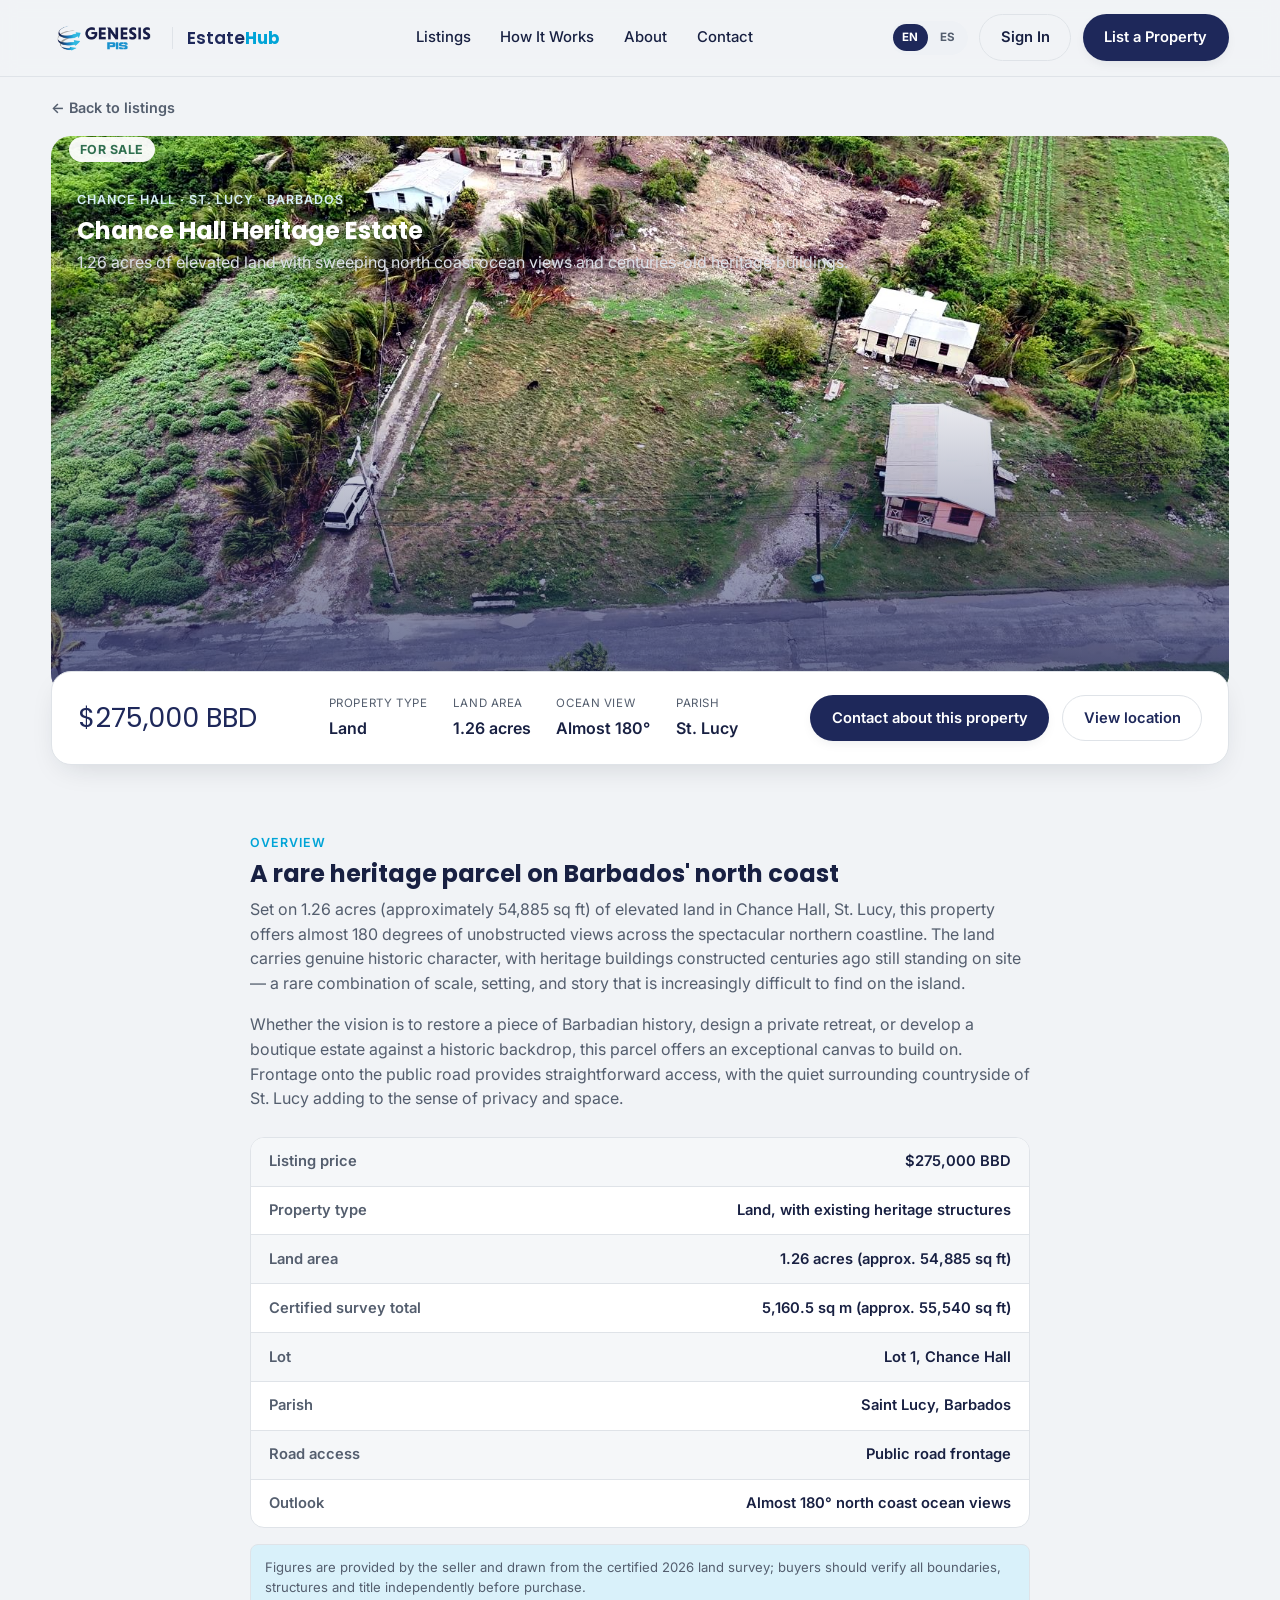
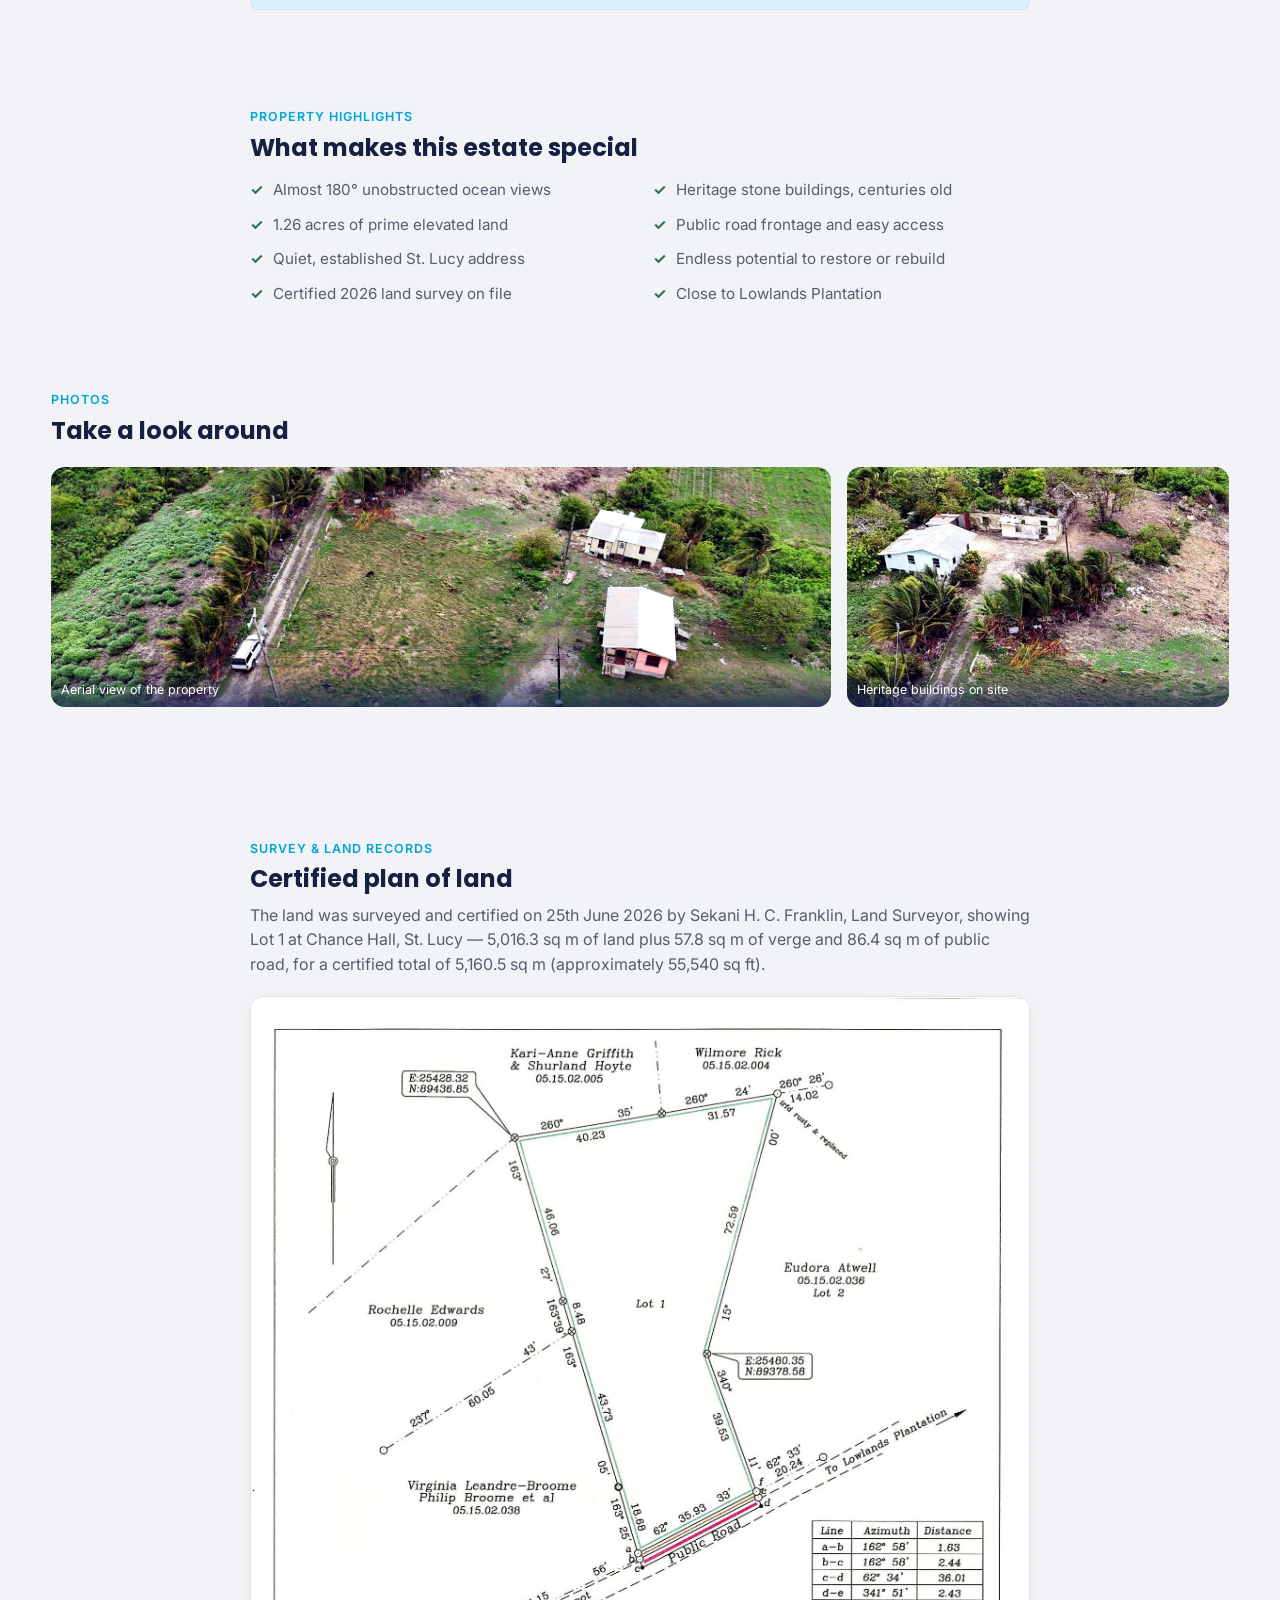
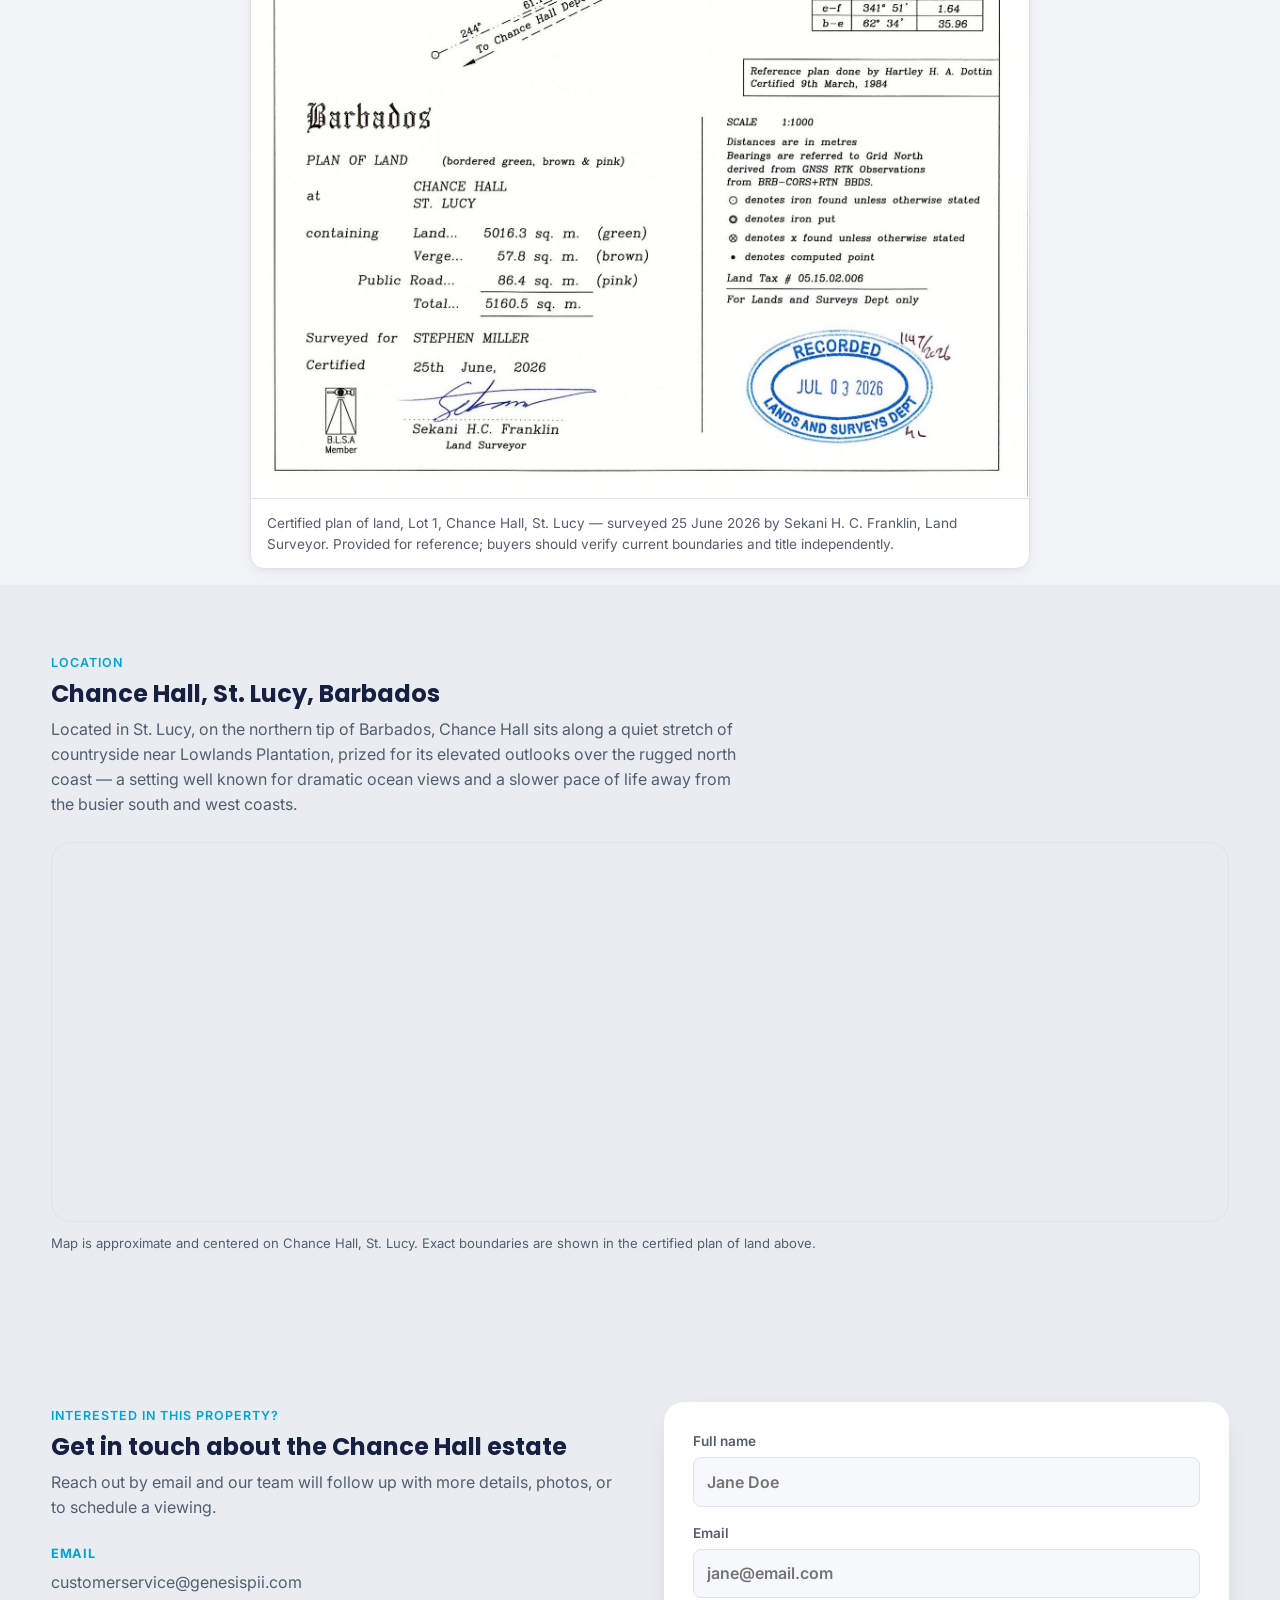
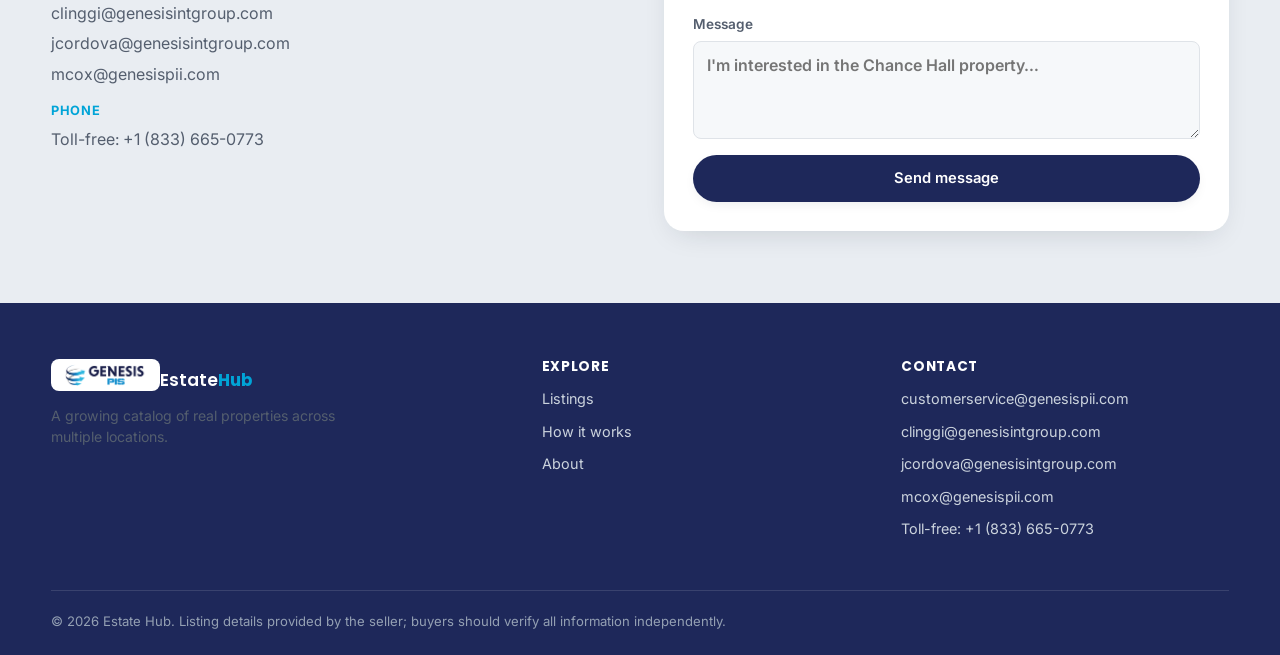
==== commit 6506bdbe: "Add toll-free phone number to contact sections" ====
--- a/property-chance-hall.html
+++ b/property-chance-hall.html
@@ -183,6 +183,10 @@
           <span>jcordova@genesisintgroup.com</span>
           <span>mcox@genesispii.com</span>
         </div>
+        <div>
+          <strong data-i18n-en="Phone" data-i18n-es="Teléfono">Phone</strong>
+          <span><a href="tel:+18336650773" data-i18n-en="Toll-free: +1 (833) 665-0773" data-i18n-es="Línea gratuita: +1 (833) 665-0773">Toll-free: +1 (833) 665-0773</a></span>
+        </div>
       </div>
     </div>
     <form class="contact-form" onsubmit="return false;">
@@ -213,6 +217,7 @@
       <a href="mailto:clinggi@genesisintgroup.com">clinggi@genesisintgroup.com</a>
       <a href="mailto:jcordova@genesisintgroup.com">jcordova@genesisintgroup.com</a>
       <a href="mailto:mcox@genesispii.com">mcox@genesispii.com</a>
+      <a href="tel:+18336650773" data-i18n-en="Toll-free: +1 (833) 665-0773" data-i18n-es="Línea gratuita: +1 (833) 665-0773">Toll-free: +1 (833) 665-0773</a>
     </div>
   </div>
   <div class="container footer-bottom">
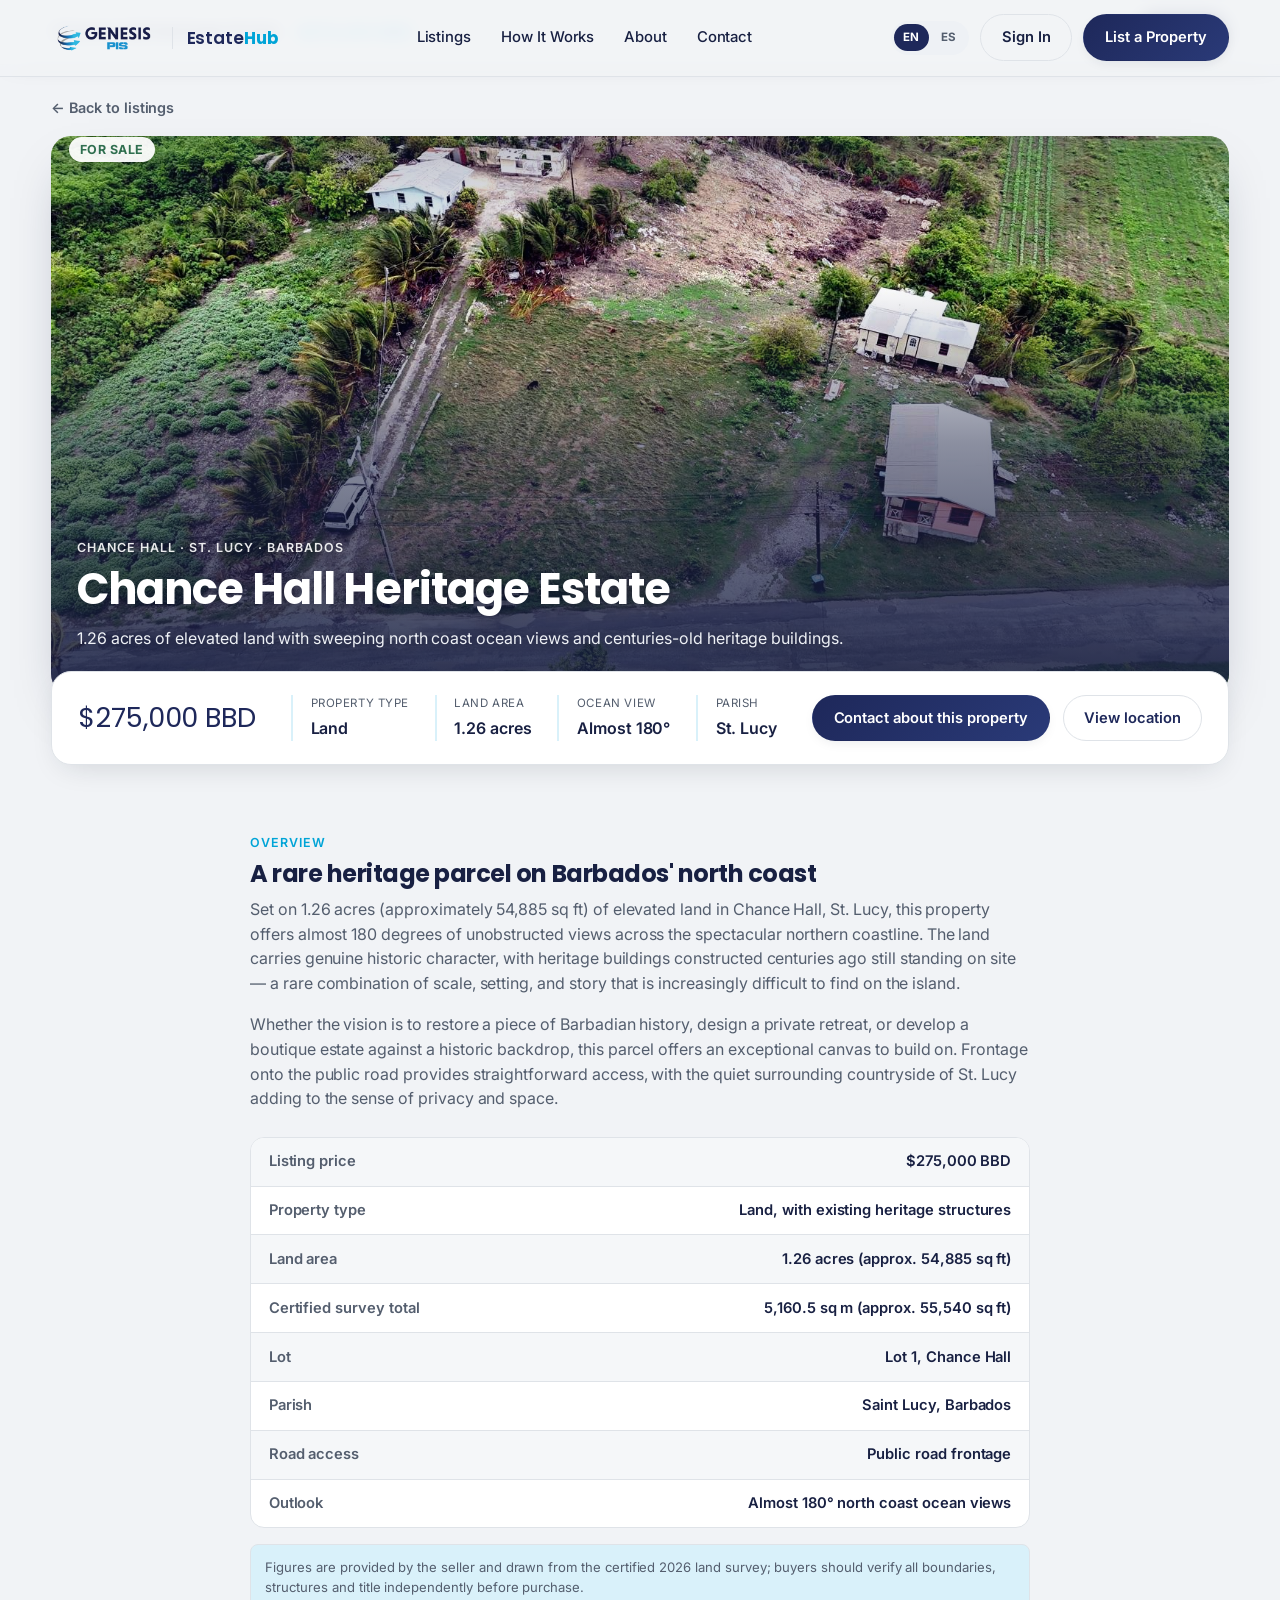
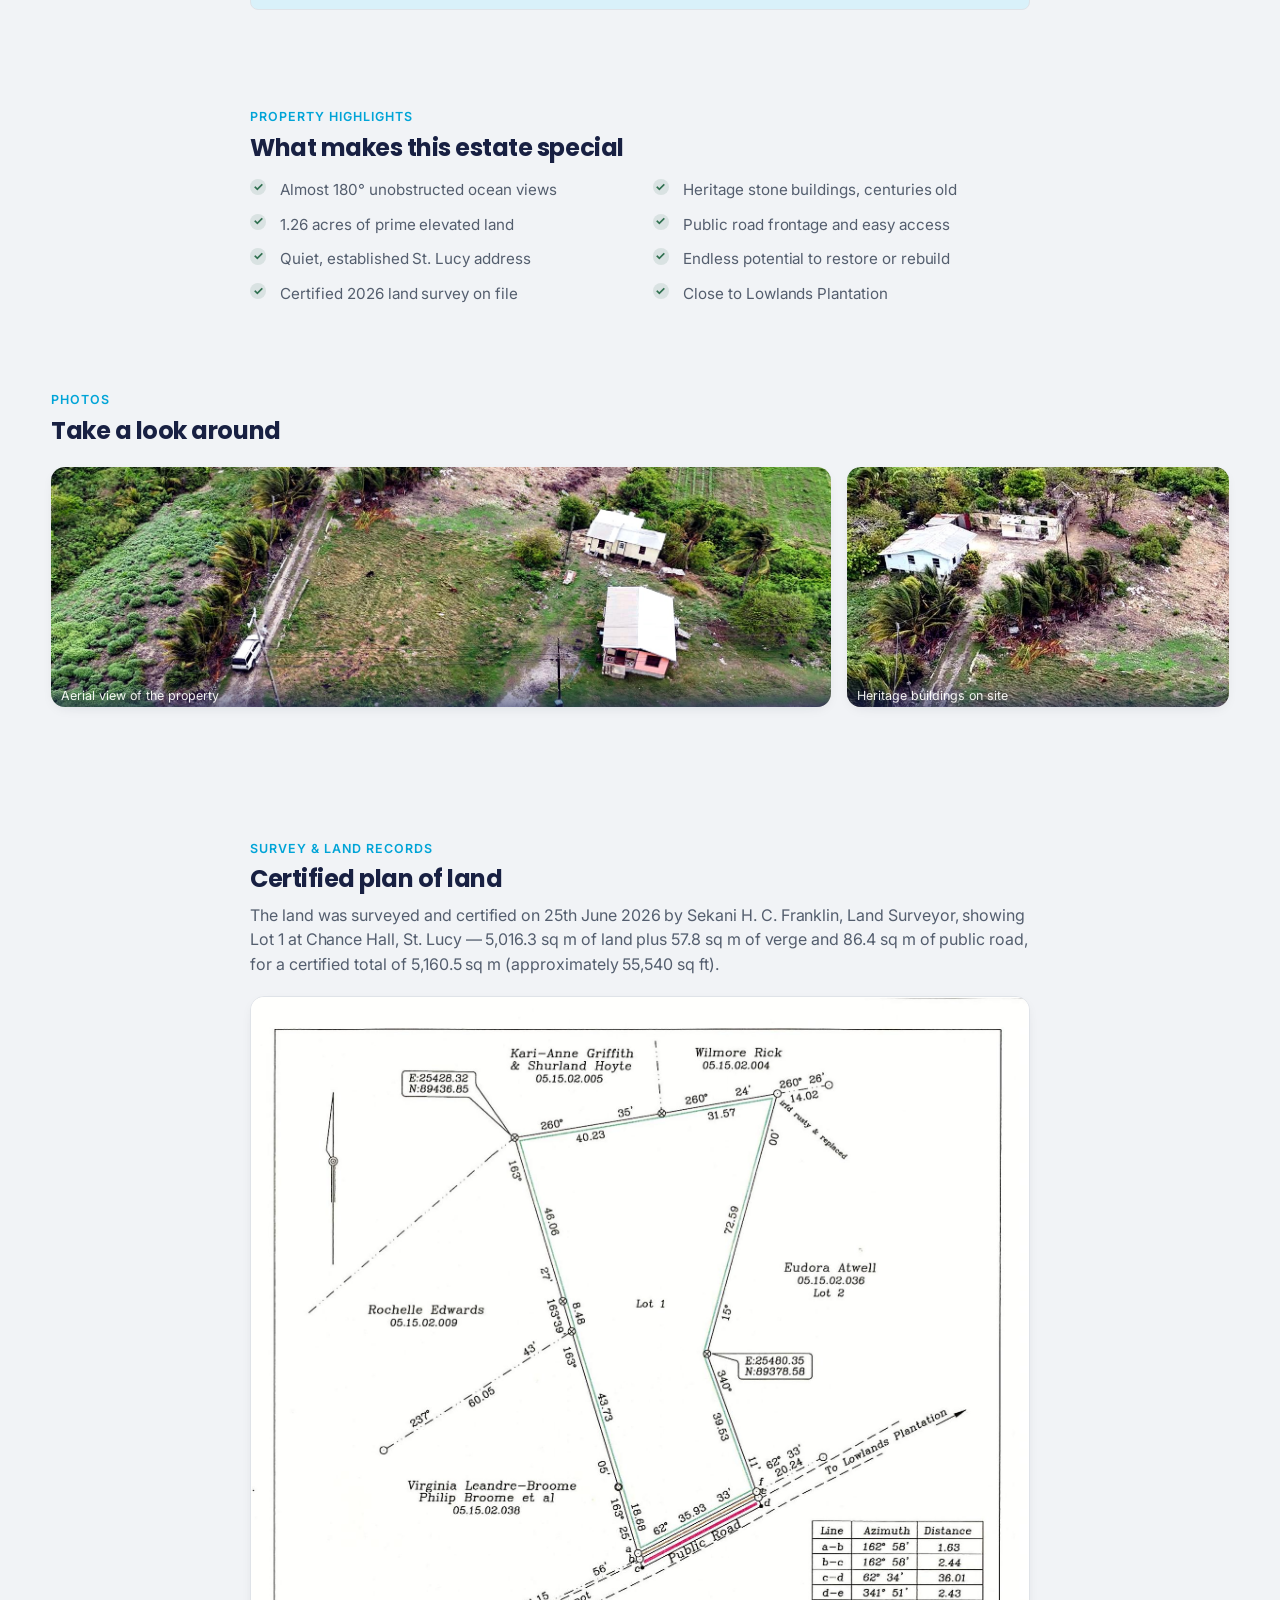
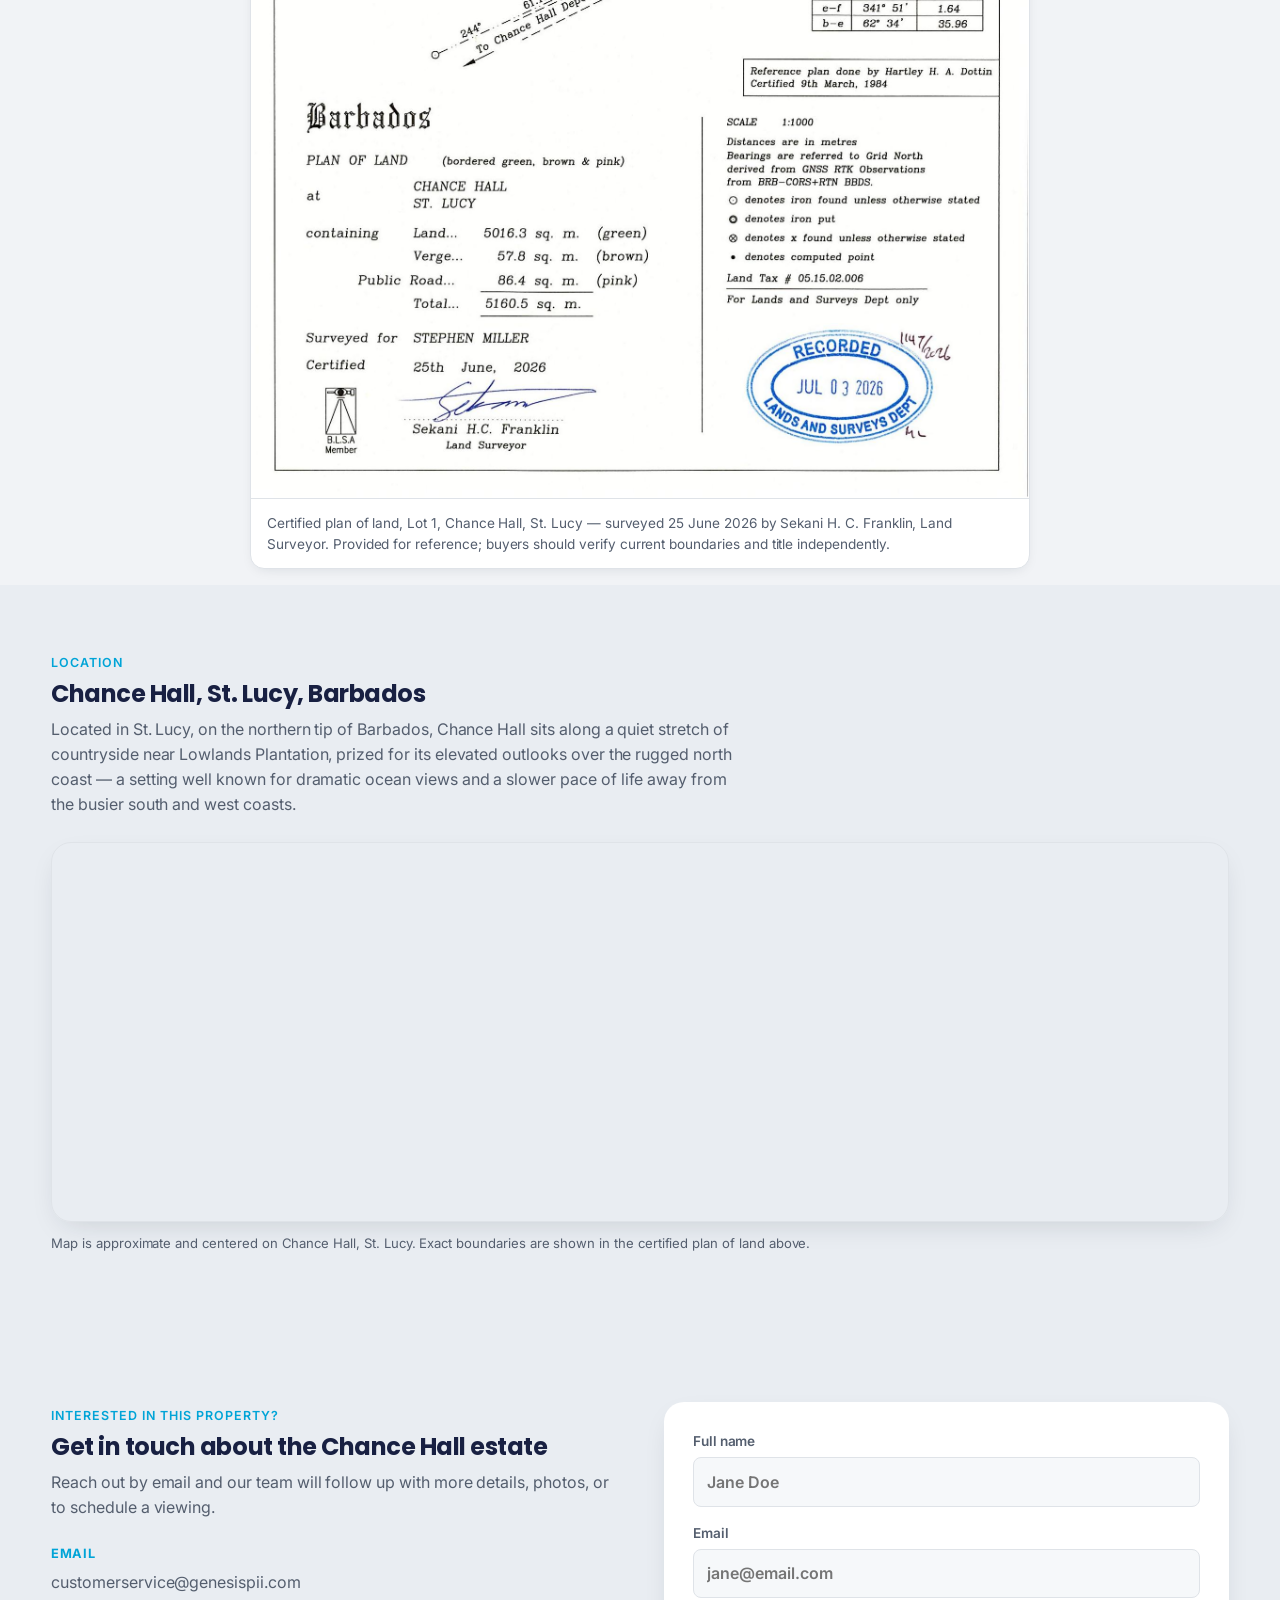
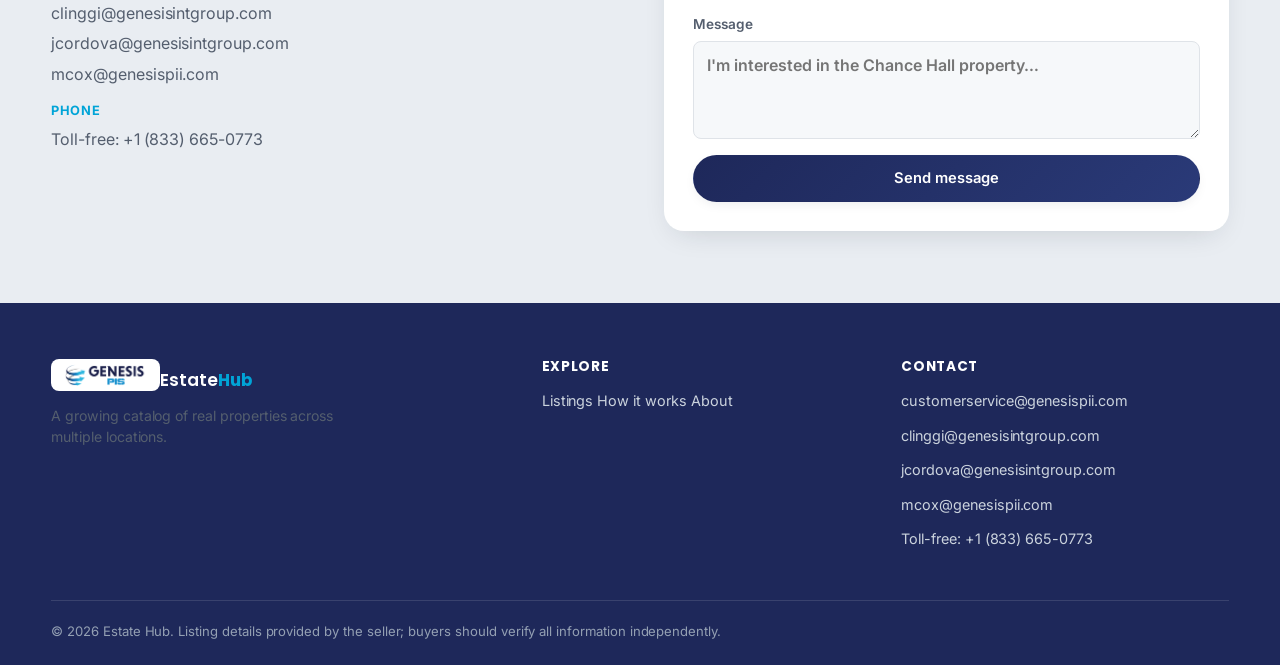
==== commit e93f6c97: "Add files via upload" ====
--- a/property-chance-hall.html
+++ b/property-chance-hall.html
@@ -233,5 +233,6 @@
 
 <script src="lang.js"></script>
 <script src="property.js"></script>
+<script src="enhance.js"></script>
 </body>
 </html>
--- a/styles.css
+++ b/styles.css
@@ -684,7 +684,7 @@
 .qf { display: flex; flex-direction: column; gap: .2em; }
 .qf span:first-child { font-size: .72rem; text-transform: uppercase; letter-spacing: .05em; color: var(--ink-soft); }
 .qf span:last-child { font-weight: 600; }
-.hero-ctas { display: flex; gap: .8em; }
+.hero-ctas { display: flex; flex-wrap: wrap; gap: .8em; }
 .btn-ghost-light {
   background: transparent;
   border-color: var(--line);
@@ -952,3 +952,291 @@
   }
   .facts-row span, .about-card-row span { text-align: left; }
 }
+
+
+/* =====================================================================
+   v2 POLISH — motion, depth and interaction layer.
+   Same data, photos and palette; this block only refines the look & feel.
+   All motion is disabled for visitors who prefer reduced motion.
+   ===================================================================== */
+:root {
+  --ease: cubic-bezier(.22, .8, .24, 1);
+  --shadow-lg: 0 24px 50px -20px rgba(24, 32, 66, .35);
+  --grad-accent: linear-gradient(120deg, var(--accent), var(--primary-soft));
+}
+body { letter-spacing: -.003em; }
+h1, h2 { letter-spacing: -.02em; }
+::selection { background: var(--accent); color: #fff; }
+:focus-visible { outline: 3px solid var(--accent); outline-offset: 3px; border-radius: 6px; }
+.btn:focus-visible, .chip:focus-visible, .card:focus-visible { outline-offset: 2px; }
+
+/* ---- scroll progress + header ---- */
+.scroll-progress {
+  position: fixed; top: 0; left: 0; height: 3px; width: 100%;
+  transform: scaleX(0); transform-origin: 0 50%;
+  background: var(--grad-accent);
+  z-index: 70; pointer-events: none;
+}
+.site-header { transition: background .3s ease, box-shadow .3s ease, border-color .3s ease; }
+.site-header.scrolled {
+  background: rgba(255, 255, 255, .88);
+  box-shadow: 0 8px 24px -16px rgba(24, 32, 66, .35);
+  border-bottom-color: transparent;
+}
+.main-nav > a:not(.mobile-nav-cta) { position: relative; padding: .3em 0; }
+.main-nav > a:not(.mobile-nav-cta)::after {
+  content: ""; position: absolute; left: 0; right: 0; bottom: -2px; height: 2px;
+  background: var(--accent); border-radius: 2px;
+  transform: scaleX(0); transform-origin: 0 50%; transition: transform .3s var(--ease);
+}
+.main-nav > a:not(.mobile-nav-cta):hover::after { transform: scaleX(1); }
+.btn { transition: transform .2s var(--ease), box-shadow .2s ease, background .2s ease, color .2s ease, border-color .2s ease; }
+.btn-primary { background: linear-gradient(135deg, var(--primary), var(--primary-soft)); }
+.btn-primary:hover { transform: translateY(-2px); box-shadow: 0 12px 24px -10px rgba(30, 40, 90, .6); }
+.btn:active { transform: translateY(0) scale(.98); }
+.lang-toggle-header button { transition: background .25s ease, color .25s ease; }
+
+/* ---- reveal-on-scroll (only active once enhance.js adds .js-reveal) ---- */
+.js-reveal [data-reveal] {
+  opacity: 0; transform: translateY(26px);
+  transition: opacity .7s var(--ease), transform .7s var(--ease);
+  transition-delay: var(--d, 0ms);
+}
+.js-reveal [data-reveal="left"] { transform: translateX(-26px); }
+.js-reveal [data-reveal="scale"] { transform: scale(.96); }
+.js-reveal [data-reveal].in { opacity: 1; transform: none; }
+
+/* ---- home hero ---- */
+.hero { position: relative; overflow: hidden; padding: 5.5em 0 3.4em; isolation: isolate; }
+.hero-orb {
+  position: absolute; border-radius: 50%; filter: blur(60px); z-index: -1; pointer-events: none;
+  animation: orbFloat 14s ease-in-out infinite;
+}
+.hero-orb.o1 { width: 420px; height: 420px; right: -120px; top: -140px; background: rgba(0, 164, 215, .2); }
+.hero-orb.o2 { width: 360px; height: 360px; left: -140px; bottom: -160px; background: rgba(42, 58, 120, .1); animation-delay: -6s; animation-duration: 18s; }
+@keyframes orbFloat {
+  0%, 100% { transform: translate(0, 0) scale(1); }
+  50% { transform: translate(-30px, 24px) scale(1.12); }
+}
+.hero h1 { font-size: clamp(2.4rem, 6vw, 4.2rem); max-width: 15ch; line-height: 1.06; }
+.hero h1 .accent {
+  background: var(--grad-accent);
+  -webkit-background-clip: text; background-clip: text;
+  -webkit-text-fill-color: transparent; color: transparent;
+}
+.hero .eyebrow {
+  background: rgba(255, 255, 255, .75); border: 1px solid var(--line);
+  padding: .45em 1em; border-radius: 999px; box-shadow: var(--shadow-sm);
+}
+.hero .eyebrow::before {
+  content: ""; display: inline-block; width: 8px; height: 8px; margin-right: .6em;
+  border-radius: 50%; background: var(--accent); vertical-align: 1px;
+  animation: pulseDot 2s ease-out infinite;
+}
+@keyframes pulseDot {
+  0% { box-shadow: 0 0 0 0 rgba(0, 164, 215, .55); }
+  100% { box-shadow: 0 0 0 10px rgba(0, 164, 215, 0); }
+}
+.js-reveal .hero-inner > * { animation: heroIn .9s var(--ease) both; }
+.js-reveal .hero-inner > *:nth-child(2) { animation-delay: .08s; }
+.js-reveal .hero-inner > *:nth-child(3) { animation-delay: .16s; }
+.js-reveal .hero-inner > *:nth-child(4) { animation-delay: .26s; }
+.js-reveal .hero-inner > *:nth-child(5) { animation-delay: .36s; }
+@keyframes heroIn { from { opacity: 0; transform: translateY(22px); } to { opacity: 1; transform: none; } }
+.search-card { box-shadow: var(--shadow-lg); border: 1px solid rgba(223, 227, 232, .8); transition: box-shadow .3s ease, transform .3s var(--ease); }
+.search-card:focus-within { box-shadow: 0 28px 60px -20px rgba(0, 164, 215, .45); transform: translateY(-2px); }
+.search-field input, .search-field select { transition: border-color .2s ease, box-shadow .2s ease; }
+.search-field input:focus, .search-field select:focus { box-shadow: 0 0 0 3px var(--accent-soft); border-color: var(--accent); outline: none; }
+
+/* quick country chips */
+.quick-countries {
+  display: flex; flex-wrap: wrap; justify-content: center; align-items: center;
+  gap: .55em; margin-top: 1.5em; max-width: 900px;
+}
+.quick-countries .qc-label { font-size: .8rem; font-weight: 600; color: var(--ink-soft); margin-right: .3em; }
+.qc-chip {
+  border: 1px solid var(--line); background: rgba(255, 255, 255, .85);
+  padding: .5em 1.05em; border-radius: 999px; font: inherit; font-size: .85rem; font-weight: 600;
+  color: var(--primary); cursor: pointer;
+  transition: transform .2s var(--ease), background .2s ease, color .2s ease, border-color .2s ease, box-shadow .2s ease;
+}
+.qc-chip:hover { transform: translateY(-2px); border-color: var(--accent); box-shadow: var(--shadow-sm); }
+.qc-chip.active { background: var(--primary); color: #fff; border-color: var(--primary); }
+
+/* ---- section headings ---- */
+.section-heading h2 { font-size: clamp(1.7rem, 3.4vw, 2.3rem); }
+.section-heading h2::after {
+  content: ""; display: block; width: 52px; height: 4px; margin-top: .45em;
+  border-radius: 4px; background: var(--grad-accent);
+}
+
+/* ---- cards ---- */
+.card {
+  transition: transform .35s var(--ease), box-shadow .35s ease, border-color .35s ease;
+  will-change: transform;
+}
+.card:hover { transform: translateY(-8px); box-shadow: var(--shadow-lg); border-color: rgba(0, 164, 215, .45); }
+.card:active { transform: translateY(-3px); }
+.card-photo img {
+  transition: transform .8s var(--ease), opacity .6s ease;
+}
+.js-reveal .card-photo img:not(.loaded) { opacity: 0; }
+.card:hover .card-photo img { transform: scale(1.09); }
+.card-photo::after { transition: opacity .3s ease; }
+.badge { backdrop-filter: blur(6px); -webkit-backdrop-filter: blur(6px); box-shadow: 0 4px 12px -4px rgba(0, 0, 0, .25); }
+.card-cta { display: inline-flex; align-items: center; gap: .35em; transition: gap .25s var(--ease), color .2s ease; }
+.card:hover .card-cta { gap: .8em; color: var(--accent); }
+.card-title { transition: color .2s ease; }
+.card:hover .card-title { color: var(--primary-soft); }
+.card-price.coming-soon {
+  display: inline-block; align-self: flex-start;
+  background: var(--accent-soft); padding: .25em .75em; border-radius: 999px;
+}
+.catalog-layout { gap: 1.8em; }
+.filters { border-radius: var(--radius-lg); box-shadow: var(--shadow-sm); }
+.chip { transition: transform .2s var(--ease), background .2s ease, color .2s ease, border-color .2s ease; }
+.chip:hover { transform: translateY(-1px); }
+.filters-toggle { display: none; }
+#resultsCount.pop { animation: pop .45s var(--ease); display: inline-block; }
+@keyframes pop { 0% { transform: scale(1); } 40% { transform: scale(1.35); color: var(--accent); } 100% { transform: scale(1); } }
+
+/* ---- how it works / about / contact ---- */
+.step { transition: transform .35s var(--ease), background .3s ease; }
+.step:hover { transform: translateY(-6px); }
+.about-card, .facts-card { transition: box-shadow .3s ease, transform .3s var(--ease); }
+.about-card:hover { box-shadow: var(--shadow-lg); transform: translateY(-4px); }
+.contact-form input, .contact-form select, .contact-form textarea { transition: border-color .2s ease, box-shadow .2s ease; }
+.contact-form input:focus, .contact-form select:focus, .contact-form textarea:focus {
+  border-color: var(--accent); box-shadow: 0 0 0 3px var(--accent-soft); outline: none;
+}
+.footer-col a { transition: color .2s ease, transform .2s ease; display: inline-block; }
+.footer-col a:hover { color: #fff; transform: translateX(3px); }
+
+/* ---- back to top ---- */
+.to-top {
+  position: fixed; right: 18px; bottom: 18px; z-index: 60;
+  width: 46px; height: 46px; border-radius: 50%; border: none; cursor: pointer;
+  background: var(--primary); color: #fff; font-size: 1.15rem; line-height: 1;
+  box-shadow: 0 10px 24px -8px rgba(24, 32, 66, .6);
+  opacity: 0; transform: translateY(14px); pointer-events: none;
+  transition: opacity .3s ease, transform .3s var(--ease), background .2s ease;
+}
+.to-top.show { opacity: 1; transform: none; pointer-events: auto; }
+.to-top:hover { background: var(--accent); }
+
+/* ---- property pages ---- */
+.hero-photo { box-shadow: var(--shadow-lg); }
+.hero-photo img { transform-origin: 60% 50%; animation: kenburns 22s ease-in-out infinite alternate; }
+@keyframes kenburns { from { transform: scale(1); } to { transform: scale(1.09); } }
+.hero-address h1 { font-size: clamp(1.7rem, 4vw, 2.7rem); text-shadow: 0 2px 20px rgba(0, 0, 0, .35); }
+.js-reveal .hero-address, .js-reveal .badge-status { animation: heroIn .9s .15s var(--ease) both; }
+.js-reveal .hero-quickfacts { animation: heroIn .9s .3s var(--ease) both; }
+.badge-status { backdrop-filter: blur(6px); -webkit-backdrop-filter: blur(6px); box-shadow: 0 6px 16px -6px rgba(0, 0, 0, .4); }
+.hero-quickfacts { transition: box-shadow .3s ease; }
+.qf { padding-left: 1.1em; border-left: 2px solid var(--accent-soft); }
+.facts-row { transition: background .2s ease, padding-left .25s var(--ease); }
+.facts-row:hover { background: var(--accent-soft); padding-left: 1.6em; }
+.feature-list li { padding-left: 2em; transition: color .2s ease, transform .25s var(--ease); }
+.feature-list li:hover { color: var(--ink); transform: translateX(4px); }
+.feature-list li::before {
+  content: "✓"; display: flex; align-items: center; justify-content: center;
+  width: 1.35em; height: 1.35em; top: .08em; border-radius: 50%;
+  background: rgba(47, 111, 79, .12); font-size: .75rem;
+}
+.gallery-item { box-shadow: var(--shadow-sm); transition: transform .35s var(--ease), box-shadow .35s ease; }
+.gallery-item img { transition: transform .9s var(--ease); }
+.gallery-item:hover { transform: translateY(-4px); box-shadow: var(--shadow-lg); }
+.gallery-item:hover img { transform: scale(1.08); }
+.gallery-item::before {
+  content: "⤢"; position: absolute; top: 12px; right: 12px; z-index: 2;
+  width: 36px; height: 36px; border-radius: 50%; background: rgba(255, 255, 255, .92); color: var(--primary);
+  display: flex; align-items: center; justify-content: center; font-size: 1rem;
+  opacity: 0; transform: scale(.7); transition: opacity .25s ease, transform .3s var(--ease);
+}
+.gallery-item:hover::before, .gallery-item:focus-visible::before { opacity: 1; transform: none; }
+.gallery-caption { z-index: 1; transform: translateY(6px); opacity: .92; transition: transform .3s var(--ease), opacity .3s ease; }
+.gallery-item:hover .gallery-caption { transform: none; opacity: 1; }
+.map-frame { box-shadow: var(--shadow); }
+
+/* sticky property bars */
+.pbar-top {
+  position: fixed; left: 0; right: 0; top: var(--hdr-h, 64px); z-index: 45;
+  background: rgba(255, 255, 255, .94); backdrop-filter: blur(10px); -webkit-backdrop-filter: blur(10px);
+  border-bottom: 1px solid var(--line); box-shadow: 0 10px 24px -18px rgba(24, 32, 66, .5);
+  transform: translateY(-120%); transition: transform .4s var(--ease);
+}
+.pbar-top.show { transform: none; }
+.pbar-top .pbar-inner { display: flex; align-items: center; gap: 1.2em; padding: .65em 0; }
+.pbar-title { font-family: var(--font-head); font-weight: 600; color: var(--primary); white-space: nowrap; overflow: hidden; text-overflow: ellipsis; min-width: 0; }
+.pbar-price { font-weight: 700; color: var(--accent); white-space: nowrap; }
+.pbar-top .btn { margin-left: auto; padding: .55em 1.2em; }
+.pbar-bottom { display: none; }
+
+/* lightbox v2 */
+.lightbox { background: rgba(8, 12, 24, .94); backdrop-filter: blur(6px); -webkit-backdrop-filter: blur(6px); flex-direction: column; gap: .9em; }
+.lightbox.open { animation: lbIn .3s ease; }
+@keyframes lbIn { from { opacity: 0; } to { opacity: 1; } }
+.lightbox img { max-height: 78vh; transition: opacity .25s ease, transform .35s var(--ease); touch-action: pan-y; user-select: none; -webkit-user-drag: none; }
+.lightbox img.swap { opacity: 0; transform: scale(.97); }
+.lb-meta { color: #dbe0e8; font-size: .9rem; text-align: center; display: flex; gap: .8em; align-items: center; justify-content: center; flex-wrap: wrap; min-height: 1.4em; }
+.lb-count { background: rgba(255, 255, 255, .14); padding: .2em .8em; border-radius: 999px; font-weight: 600; font-size: .8rem; }
+.lb-nav {
+  position: absolute; top: 50%; transform: translateY(-50%);
+  width: 52px; height: 52px; border-radius: 50%; border: none; cursor: pointer;
+  background: rgba(255, 255, 255, .13); color: #fff; font-size: 1.5rem; line-height: 1;
+  transition: background .2s ease, transform .2s var(--ease);
+}
+.lb-nav:hover { background: rgba(255, 255, 255, .28); transform: translateY(-50%) scale(1.08); }
+.lb-prev { left: 22px; } .lb-next { right: 22px; }
+.lightbox-close { transition: background .2s ease, transform .25s var(--ease); }
+.lightbox-close:hover { transform: rotate(90deg); }
+
+/* ---- responsive refinements ---- */
+@media (max-width: 980px) {
+  .filters-toggle {
+    display: flex; align-items: center; justify-content: center; gap: .5em; width: 100%;
+    padding: .85em 1em; margin-bottom: 1em; border-radius: 999px; cursor: pointer;
+    background: var(--surface); border: 1px solid var(--line); font: inherit; font-weight: 600; color: var(--primary);
+    box-shadow: var(--shadow-sm);
+  }
+  .filters.collapsed { display: none; }
+}
+@media (max-width: 760px) {
+  .hero { padding: 3.6em 0 2.6em; }
+  .hero-orb.o1 { width: 280px; height: 280px; right: -110px; }
+  .hero-orb.o2 { width: 240px; height: 240px; left: -110px; }
+  .pbar-top { display: none; }
+  .pbar-bottom {
+    display: flex; gap: .6em; position: fixed; left: 0; right: 0; bottom: 0; z-index: 55;
+    padding: .7em 4% calc(.7em + env(safe-area-inset-bottom));
+    background: rgba(255, 255, 255, .95); backdrop-filter: blur(10px); -webkit-backdrop-filter: blur(10px);
+    border-top: 1px solid var(--line); box-shadow: 0 -10px 24px -16px rgba(24, 32, 66, .5);
+    transform: translateY(110%); transition: transform .4s var(--ease);
+  }
+  .pbar-bottom.show { transform: none; }
+  .pbar-bottom .btn { flex: 1; }
+  body.has-pbar { padding-bottom: 72px; }
+  body.has-pbar .to-top { bottom: 84px; }
+  .lb-nav { width: 44px; height: 44px; }
+  .lb-prev { left: 8px; } .lb-next { right: 8px; }
+  .lightbox { padding: 4vh 3vw; }
+}
+@media (prefers-reduced-motion: reduce) {
+  *, *::before, *::after { animation: none !important; transition-duration: .01ms !important; scroll-behavior: auto !important; }
+  .js-reveal [data-reveal] { opacity: 1; transform: none; }
+}
+
+/* ---- property hero legibility: anchor text to the bottom over a deeper scrim ---- */
+.hero-photo::after {
+  background: linear-gradient(180deg, rgba(24, 32, 66, .28) 0%, rgba(24, 32, 66, 0) 26%, rgba(24, 32, 66, .5) 55%, rgba(24, 32, 66, .9) 100%);
+}
+.hero-address { position: absolute; left: 0; right: 0; bottom: 1.5em; padding: 0 1.6em 1.2em; max-width: 900px; }
+.hero-address p { text-shadow: 0 1px 12px rgba(0, 0, 0, .5); color: #eef1f6; }
+.hero-address .eyebrow { color: #fff; opacity: .9; text-shadow: 0 1px 8px rgba(0, 0, 0, .5); }
+@media (max-width: 760px) {
+  .hero-photo { height: 64vh; min-height: 420px; max-height: 560px; }
+  .hero-address { padding: 0 1.1em 1.2em; bottom: 1.4em; }
+  .hero-address h1 { font-size: 1.55rem; }
+  .hero-address p { font-size: .88rem; margin: 0; }
+  .badge-status { margin: 1em 0 0 1em; }
+}
